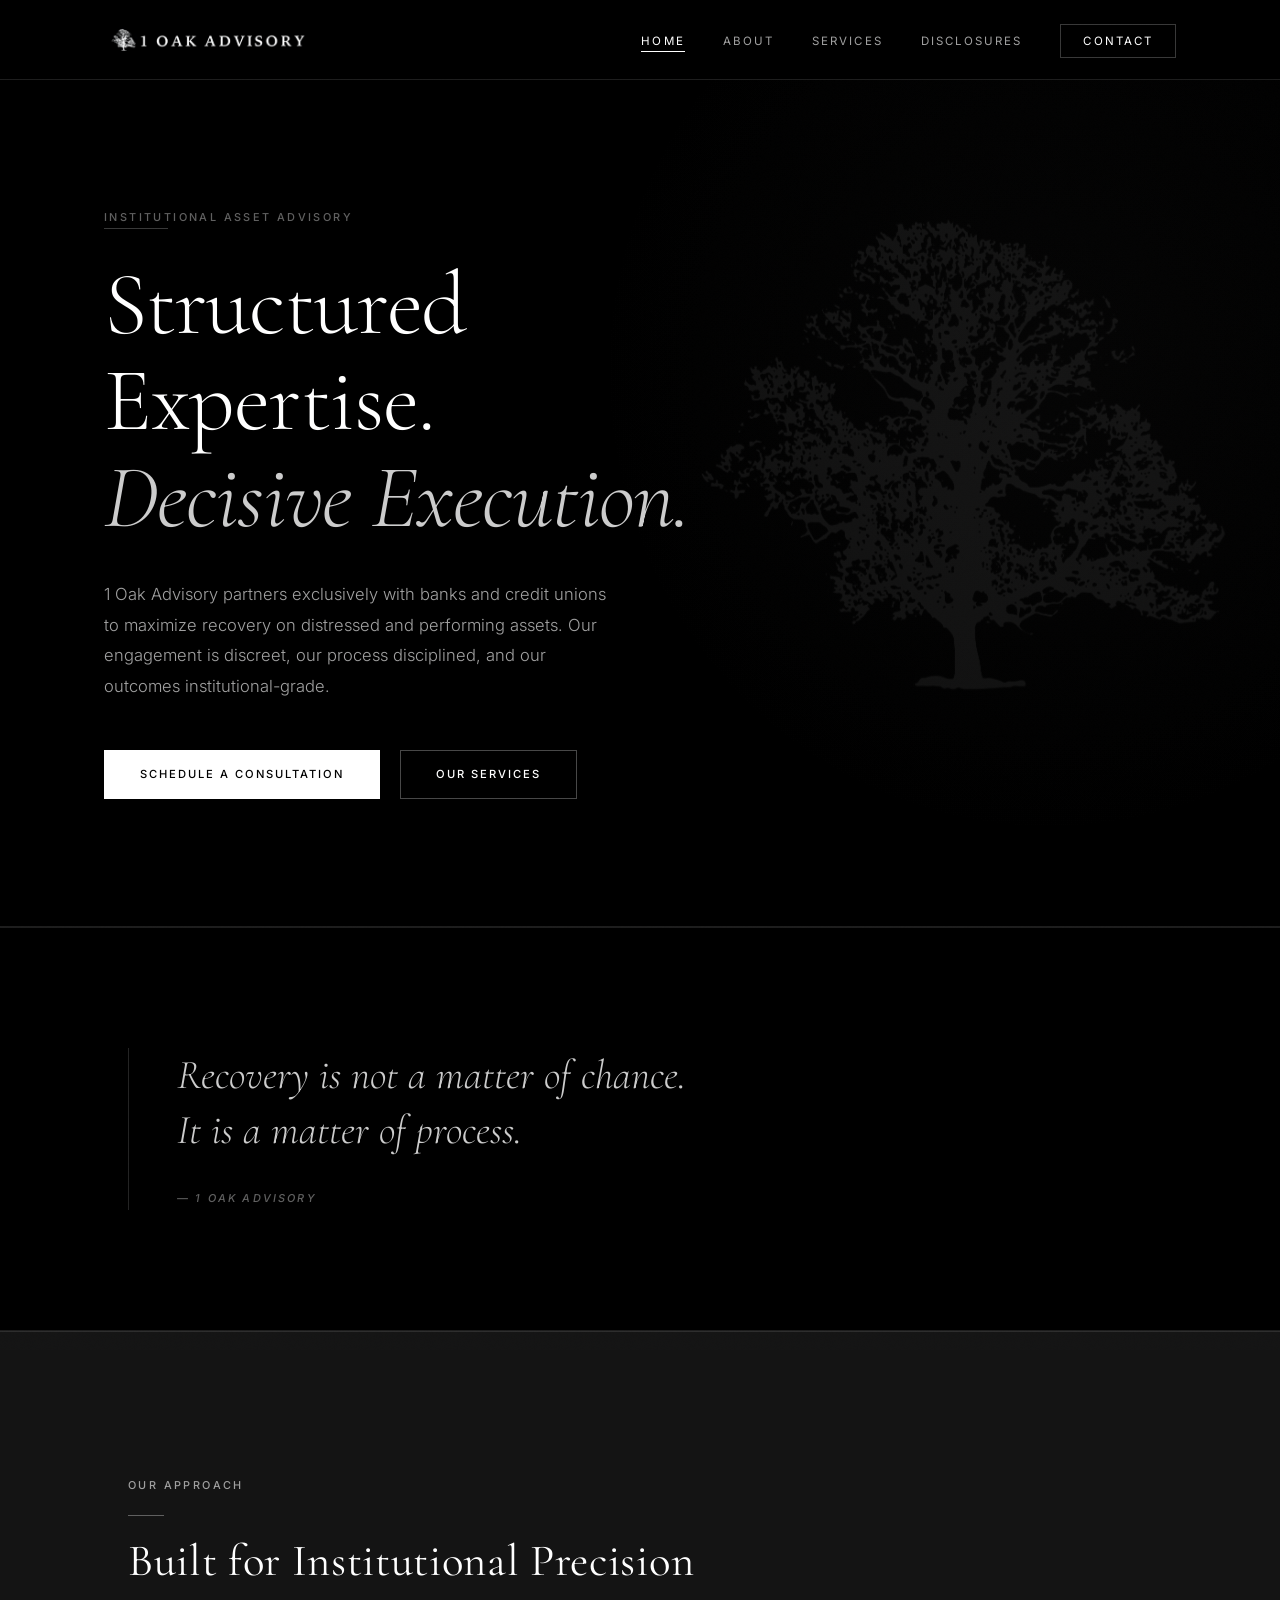
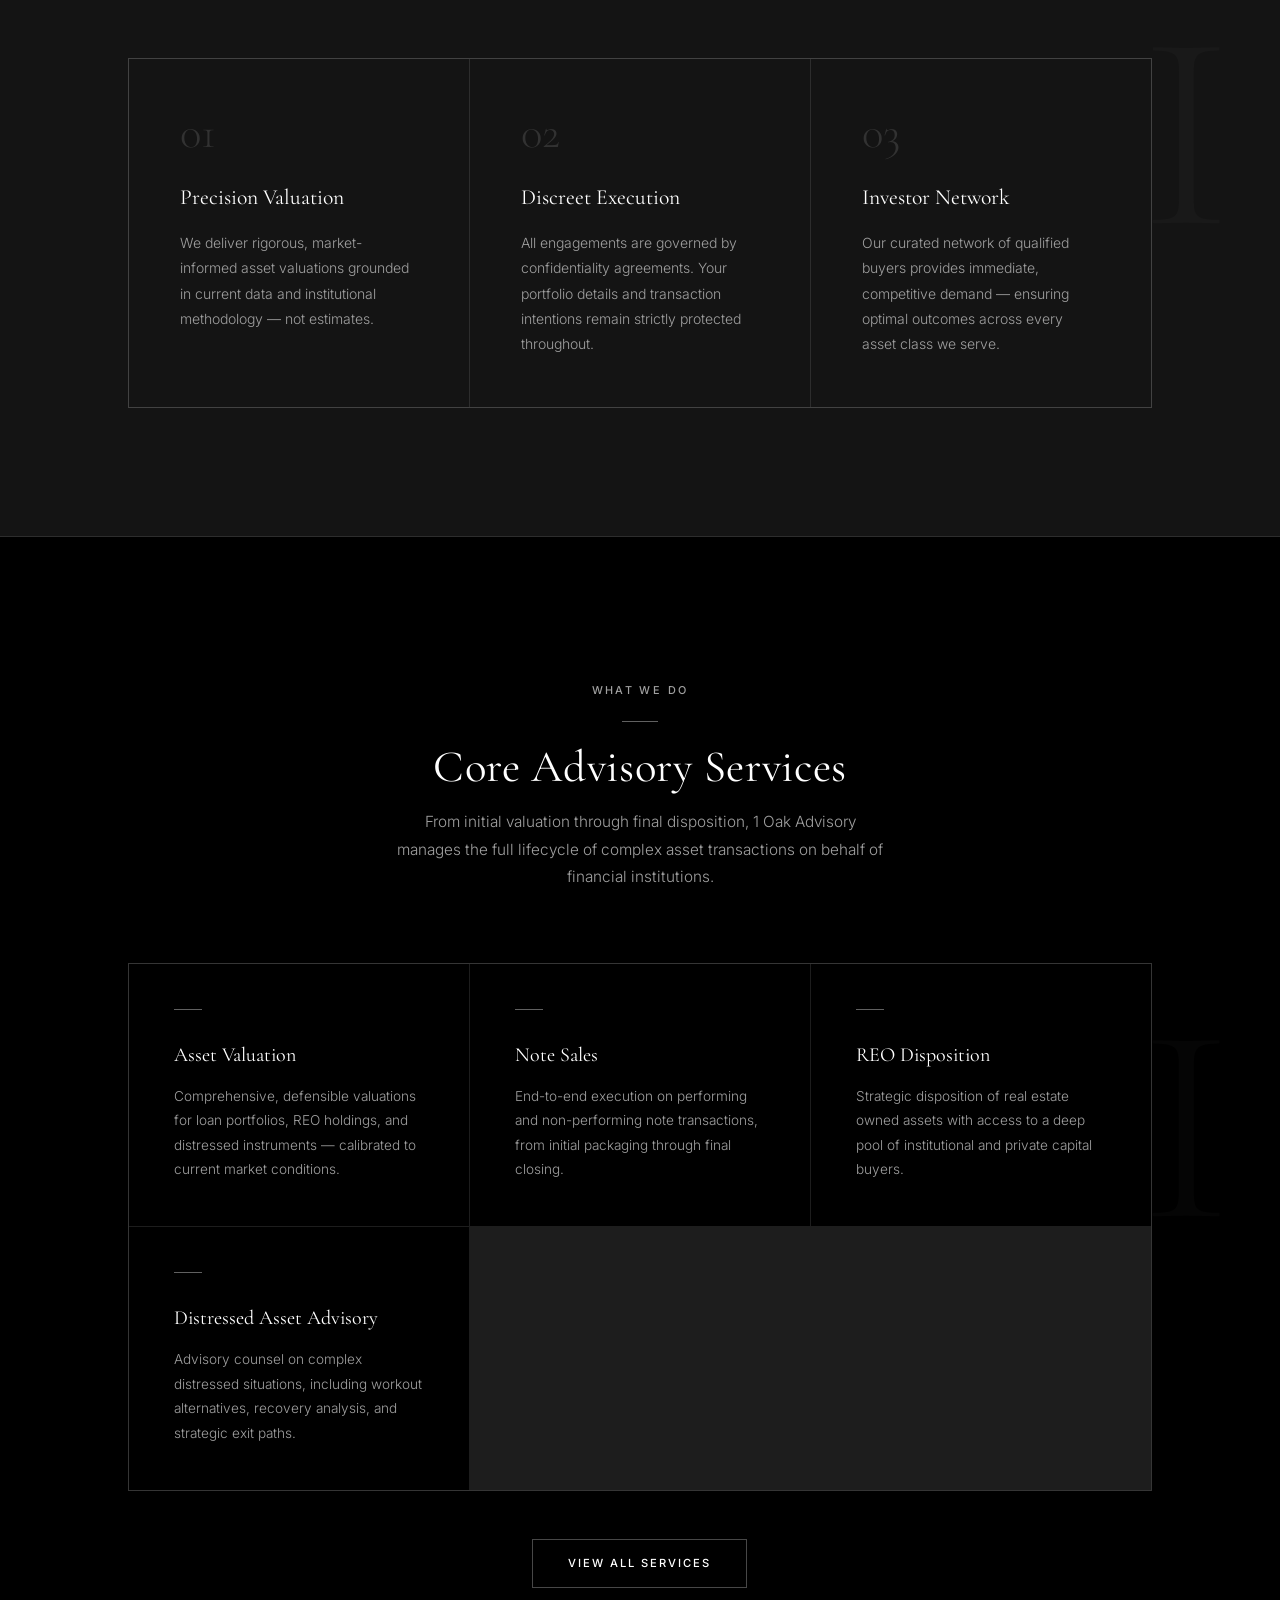
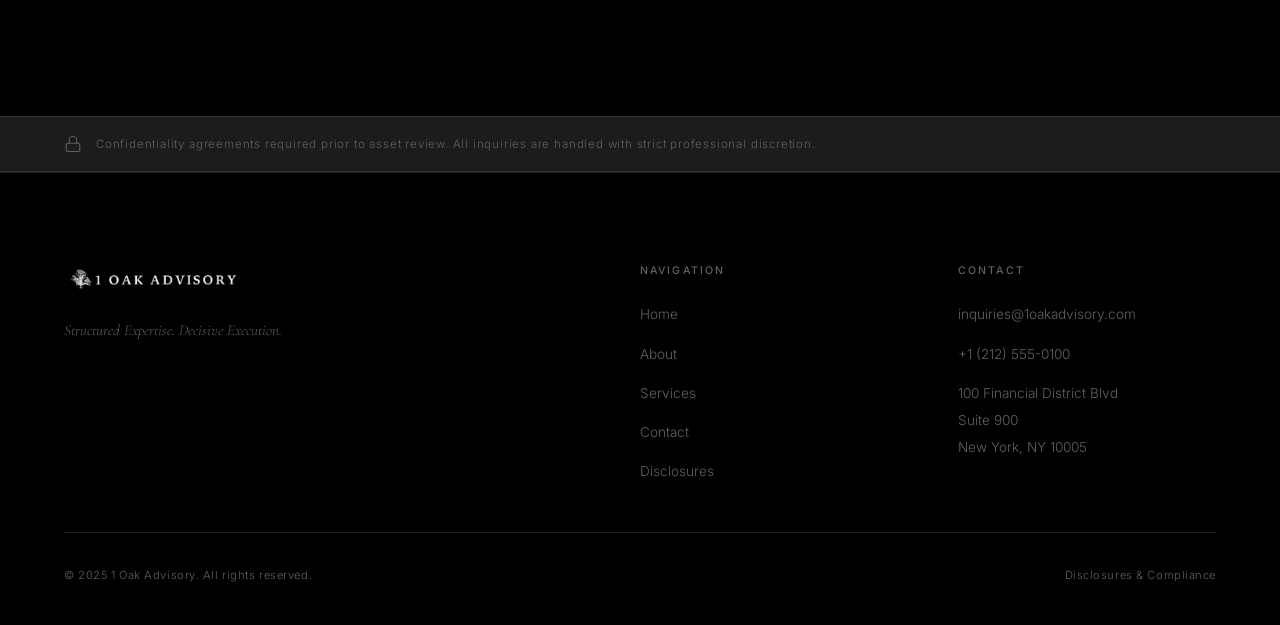
==== index.html @ 7268adf9 "Initial release — 1 Oak Advisory website Five-page static site (Home, About, Services, Contact, Disc" ====
<!DOCTYPE html>
<html lang="en">
<head>
  <meta charset="UTF-8">
  <meta name="viewport" content="width=device-width, initial-scale=1.0">
  <meta name="description" content="1 Oak Advisory — Institutional asset advisory for banks and credit unions. Asset valuation, note sales, REO disposition, and distressed asset management.">
  <title>1 Oak Advisory — Institutional Asset Advisory</title>
  <link rel="icon" type="image/png" href="assets/IMG_7956.PNG">
  <link rel="stylesheet" href="css/styles.css">
</head>
<body>

  <!-- Page Transition Overlay -->
  <div class="page-transition" aria-hidden="true" role="presentation"></div>

  <!-- Scroll Progress -->
  <div class="scroll-progress" aria-hidden="true"></div>

  <!-- Custom Cursor -->
  <div class="cursor-ring" aria-hidden="true"></div>
  <div class="cursor-dot"  aria-hidden="true"></div>

  <!-- Navigation -->
  <nav class="nav" role="navigation" aria-label="Main navigation">
    <div class="nav__inner">
      <a href="index.html" class="nav__logo" aria-label="1 Oak Advisory — Home">
        <img src="assets/IMG_6335.jpg" alt="1 Oak Advisory">
      </a>
      <ul class="nav__links">
        <li><a href="index.html" class="active">Home</a></li>
        <li><a href="about.html">About</a></li>
        <li><a href="services.html">Services</a></li>
        <li><a href="disclosures.html">Disclosures</a></li>
        <li><a href="contact.html" class="nav__cta">Contact</a></li>
      </ul>
      <button class="nav__hamburger" aria-label="Open menu" aria-expanded="false">
        <span></span><span></span><span></span>
      </button>
    </div>
  </nav>

  <!-- Mobile Menu -->
  <nav class="nav__mobile" aria-label="Mobile navigation">
    <ul>
      <li><a href="index.html">Home</a></li>
      <li><a href="about.html">About</a></li>
      <li><a href="services.html">Services</a></li>
      <li><a href="disclosures.html">Disclosures</a></li>
      <li><a href="contact.html">Contact</a></li>
    </ul>
  </nav>

  <!-- Hero -->
  <section class="hero">
    <!-- Ghost oak tree watermark — mix-blend-mode:screen makes the black bg transparent -->
    <div class="hero__visual" aria-hidden="true">
      <img src="assets/IMG_7956.PNG" alt="">
    </div>

    <div class="hero__inner">
      <p class="label hero__eyebrow">Institutional Asset Advisory</p>
      <div class="hero__line" aria-hidden="true"></div>
      <h1 class="hero__title">Structured Expertise.<br><em>Decisive Execution.</em></h1>
      <p class="hero__body">1 Oak Advisory partners exclusively with banks and credit unions to maximize recovery on distressed and performing assets. Our engagement is discreet, our process disciplined, and our outcomes institutional-grade.</p>
      <div class="hero__actions">
        <a href="contact.html" class="btn btn--primary">Schedule a Consultation</a>
        <a href="services.html" class="btn btn--outline">Our Services</a>
      </div>
    </div>
  </section>

  <!-- Statement -->
  <section class="statement">
    <div class="container">
      <blockquote class="statement__inner fade-in">
        <p class="statement__quote">Recovery is not a matter of chance.<br>It is a matter of process.</p>
        <cite class="statement__attr">— 1 Oak Advisory</cite>
      </blockquote>
    </div>
  </section>

  <!-- Why 1 Oak -->
  <section class="section section--charcoal section--watermark" data-watermark="I">
    <div class="container">
      <div class="section__header fade-in">
        <p class="label">Our Approach</p>
        <div class="divider"></div>
        <h2>Built for Institutional Precision</h2>
      </div>
      <div class="pillars">
        <div class="pillar">
          <div class="pillar__number">01</div>
          <div class="pillar__title">Precision Valuation</div>
          <p class="pillar__body">We deliver rigorous, market-informed asset valuations grounded in current data and institutional methodology — not estimates.</p>
        </div>
        <div class="pillar">
          <div class="pillar__number">02</div>
          <div class="pillar__title">Discreet Execution</div>
          <p class="pillar__body">All engagements are governed by confidentiality agreements. Your portfolio details and transaction intentions remain strictly protected throughout.</p>
        </div>
        <div class="pillar">
          <div class="pillar__number">03</div>
          <div class="pillar__title">Investor Network</div>
          <p class="pillar__body">Our curated network of qualified buyers provides immediate, competitive demand — ensuring optimal outcomes across every asset class we serve.</p>
        </div>
      </div>
    </div>
  </section>

  <!-- Services Teaser -->
  <section class="section section--dark section--watermark" data-watermark="II">
    <div class="container">
      <div class="section__header section__header--center fade-in">
        <p class="label">What We Do</p>
        <div class="divider divider--center"></div>
        <h2>Core Advisory Services</h2>
        <p style="max-width:54ch;margin-left:auto;margin-right:auto;">From initial valuation through final disposition, 1 Oak Advisory manages the full lifecycle of complex asset transactions on behalf of financial institutions.</p>
      </div>

      <div class="services-grid fade-in">
        <div class="service-card">
          <div class="service-card__line"></div>
          <div class="service-card__title">Asset Valuation</div>
          <p class="service-card__body">Comprehensive, defensible valuations for loan portfolios, REO holdings, and distressed instruments — calibrated to current market conditions.</p>
        </div>
        <div class="service-card">
          <div class="service-card__line"></div>
          <div class="service-card__title">Note Sales</div>
          <p class="service-card__body">End-to-end execution on performing and non-performing note transactions, from initial packaging through final closing.</p>
        </div>
        <div class="service-card">
          <div class="service-card__line"></div>
          <div class="service-card__title">REO Disposition</div>
          <p class="service-card__body">Strategic disposition of real estate owned assets with access to a deep pool of institutional and private capital buyers.</p>
        </div>
        <div class="service-card">
          <div class="service-card__line"></div>
          <div class="service-card__title">Distressed Asset Advisory</div>
          <p class="service-card__body">Advisory counsel on complex distressed situations, including workout alternatives, recovery analysis, and strategic exit paths.</p>
        </div>
      </div>

      <div style="text-align:center;margin-top:48px;" class="fade-in">
        <a href="services.html" class="btn btn--outline">View All Services</a>
      </div>
    </div>
  </section>

  <!-- Confidentiality Bar -->
  <div class="conf-bar">
    <div class="conf-bar__inner">
      <svg class="conf-bar__icon" viewBox="0 0 24 24" fill="none" stroke="currentColor" stroke-width="1.5" aria-hidden="true">
        <rect x="3" y="11" width="18" height="11" rx="2"/>
        <path d="M7 11V7a5 5 0 0 1 10 0v4"/>
      </svg>
      <p class="conf-bar__text">Confidentiality agreements required prior to asset review. All inquiries are handled with strict professional discretion.</p>
    </div>
  </div>

  <!-- Footer -->
  <footer class="footer">
    <div class="footer__inner">
      <div class="footer__top">
        <div class="footer__brand">
          <img src="assets/IMG_6335.jpg" alt="1 Oak Advisory">
          <p class="footer__tagline">Structured Expertise. Decisive Execution.</p>
        </div>
        <div>
          <p class="footer__col-title">Navigation</p>
          <ul class="footer__links">
            <li><a href="index.html">Home</a></li>
            <li><a href="about.html">About</a></li>
            <li><a href="services.html">Services</a></li>
            <li><a href="contact.html">Contact</a></li>
            <li><a href="disclosures.html">Disclosures</a></li>
          </ul>
        </div>
        <div>
          <p class="footer__col-title">Contact</p>
          <ul class="footer__links">
            <li><a href="mailto:inquiries@1oakadvisory.com">inquiries@1oakadvisory.com</a></li>
            <li><a href="tel:+12125550100">+1 (212) 555-0100</a></li>
            <li><span>100 Financial District Blvd<br>Suite 900<br>New York, NY 10005</span></li>
          </ul>
        </div>
      </div>
      <div class="footer__bottom">
        <p class="footer__copy">&copy; 2025 1 Oak Advisory. All rights reserved.</p>
        <p class="footer__legal"><a href="disclosures.html">Disclosures &amp; Compliance</a></p>
      </div>
    </div>
  </footer>

  <script src="js/main.js"></script>
</body>
</html>
---- css/styles.css ----
/* ==========================================================================
   1 Oak Advisory — Global Styles
   ========================================================================== */

@import url('https://fonts.googleapis.com/css2?family=Cormorant+Garamond:ital,wght@0,300;0,400;0,500;0,600;1,300;1,400&family=Inter:wght@300;400;500&display=swap');

/* ---------- Reset ---------- */
*, *::before, *::after {
  box-sizing: border-box;
  margin: 0;
  padding: 0;
}

html { scroll-behavior: smooth; }

body {
  background-color: #000;
  color: #fff;
  font-family: 'Inter', system-ui, sans-serif;
  font-weight: 300;
  line-height: 1.7;
  -webkit-font-smoothing: antialiased;
  -moz-osx-font-smoothing: grayscale;
  overflow-x: hidden;
}

/* ---------- Grain Texture ---------- */
body::after {
  content: '';
  position: fixed;
  inset: -50%;
  width: 200%;
  height: 200%;
  background-image: url("data:image/svg+xml,%3Csvg xmlns='http://www.w3.org/2000/svg' width='256' height='256'%3E%3Cfilter id='n'%3E%3CfeTurbulence type='fractalNoise' baseFrequency='0.85' numOctaves='4' stitchTiles='stitch'/%3E%3C/filter%3E%3Crect width='256' height='256' filter='url(%23n)'/%3E%3C/svg%3E");
  background-size: 200px 200px;
  opacity: 0.025;
  pointer-events: none;
  z-index: 9997;
  mix-blend-mode: overlay;
  animation: grainShift 8s steps(10) infinite;
}

@keyframes grainShift {
  0%,100% { transform: translate(0,0); }
  10%  { transform: translate(-2%,-4%); }
  20%  { transform: translate(-5%,2%); }
  30%  { transform: translate(3%,-5%); }
  40%  { transform: translate(-1%,5%); }
  50%  { transform: translate(-4%,1%); }
  60%  { transform: translate(5%,-1%); }
  70%  { transform: translate(0%,3%); }
  80%  { transform: translate(-3%,-2%); }
  90%  { transform: translate(2%,-3%); }
}

/* ---------- Custom Properties ---------- */
:root {
  --black:         #000000;
  --near-black:    #0d0d0d;
  --charcoal:      #141414;
  --charcoal-mid:  #1c1c1c;
  --white:         #ffffff;
  --silver:        #a0a0a0;
  --silver-light:  #cccccc;
  --silver-dark:   #606060;

  --border-color:  rgba(160, 160, 160, 0.18);
  --border:        1px solid var(--border-color);

  --serif:   'Cormorant Garamond', Georgia, 'Times New Roman', serif;
  --sans:    'Inter', system-ui, -apple-system, sans-serif;

  --nav-h:       80px;
  --max-w:       1200px;
  --pad-x:       clamp(24px, 5vw, 80px);
  --section-py:  clamp(80px, 10vw, 130px);
  --ease-out:    cubic-bezier(0.16, 1, 0.3, 1);
}

/* ---------- Typography ---------- */
h1, h2, h3, h4 {
  font-family: var(--serif);
  font-weight: 400;
  line-height: 1.12;
  letter-spacing: 0.015em;
}

p {
  font-family: var(--sans);
  font-size: clamp(0.875rem, 1.2vw, 1rem);
  color: var(--silver-light);
  line-height: 1.8;
}

a {
  color: inherit;
  text-decoration: none;
  transition: color 0.22s ease;
}

/* ---------- Custom Cursor (desktop) ---------- */
@media (hover: hover) and (pointer: fine) {
  * { cursor: none !important; }

  .cursor-ring {
    position: fixed;
    width: 40px;
    height: 40px;
    border: 1px solid rgba(160, 160, 160, 0.45);
    border-radius: 50%;
    pointer-events: none;
    z-index: 10000;
    transform: translate(-50%, -50%);
    transition: width 0.35s ease, height 0.35s ease, border-color 0.35s ease;
    will-change: left, top;
    left: -100px;
    top: -100px;
  }

  .cursor-dot {
    position: fixed;
    width: 4px;
    height: 4px;
    background: rgba(255, 255, 255, 0.9);
    border-radius: 50%;
    pointer-events: none;
    z-index: 10001;
    transform: translate(-50%, -50%);
    will-change: left, top;
    left: -100px;
    top: -100px;
  }

  body.cursor-hover .cursor-ring {
    width: 56px;
    height: 56px;
    border-color: rgba(255, 255, 255, 0.2);
  }

  body.cursor-active .cursor-ring {
    width: 28px;
    height: 28px;
    border-color: rgba(255, 255, 255, 0.6);
  }
}

@media (hover: none), (pointer: coarse) {
  .cursor-ring, .cursor-dot { display: none !important; }
}

/* ---------- Page Transition Overlay ---------- */
.page-transition {
  position: fixed;
  top: 0; left: 0;
  width: 100%; height: 100%;
  background: var(--black);
  z-index: 9998;
  pointer-events: none;
  will-change: transform;
}

/* ---------- Scroll Progress ---------- */
.scroll-progress {
  position: fixed;
  top: 0; left: 0;
  width: 100%;
  height: 1px;
  background: linear-gradient(90deg, var(--silver-dark), var(--silver));
  transform-origin: left;
  transform: scaleX(0);
  z-index: 102;
  opacity: 0.55;
}

/* ---------- Utility ---------- */
.container {
  max-width: var(--max-w);
  margin: 0 auto;
  padding: 0 var(--pad-x);
}

.label {
  font-family: var(--sans);
  font-size: 0.68rem;
  font-weight: 500;
  letter-spacing: 0.22em;
  text-transform: uppercase;
  color: var(--silver-dark);
}

.divider {
  width: 36px;
  height: 1px;
  background: var(--silver-dark);
  margin: 20px 0;
}

.divider--center {
  margin-left: auto;
  margin-right: auto;
}

.two-col {
  display: grid;
  grid-template-columns: 1fr 1fr;
  gap: 80px;
  align-items: start;
}

/* ---------- Navigation ---------- */
.nav {
  position: fixed;
  top: 0; left: 0; right: 0;
  height: var(--nav-h);
  background: var(--black);
  border-bottom: var(--border);
  z-index: 100;
  transition: background 0.4s ease, backdrop-filter 0.4s ease, -webkit-backdrop-filter 0.4s ease;
}

.nav.is-scrolled {
  background: rgba(0, 0, 0, 0.8);
  backdrop-filter: blur(16px);
  -webkit-backdrop-filter: blur(16px);
}

.nav__inner {
  max-width: var(--max-w);
  height: 100%;
  margin: 0 auto;
  padding: 0 var(--pad-x);
  display: flex;
  align-items: center;
  justify-content: space-between;
}

.nav__logo img {
  height: 42px;
  width: auto;
  display: block;
}

.nav__links {
  display: flex;
  align-items: center;
  gap: 38px;
  list-style: none;
}

.nav__links a {
  font-family: var(--sans);
  font-size: 0.72rem;
  font-weight: 400;
  letter-spacing: 0.18em;
  text-transform: uppercase;
  color: var(--silver);
  position: relative;
  transition: color 0.2s ease;
}

.nav__links a:not(.nav__cta)::after {
  content: '';
  position: absolute;
  bottom: -4px;
  left: 0; right: 0;
  height: 1px;
  background: var(--white);
  transform: scaleX(0);
  transform-origin: left;
  transition: transform 0.26s ease;
}

.nav__links a:not(.nav__cta):hover,
.nav__links a:not(.nav__cta).active { color: var(--white); }

.nav__links a:not(.nav__cta):hover::after,
.nav__links a:not(.nav__cta).active::after { transform: scaleX(1); }

.nav__cta {
  color: var(--white) !important;
  border: 1px solid rgba(160, 160, 160, 0.35) !important;
  padding: 9px 22px !important;
  transition: background 0.22s ease, border-color 0.22s ease, color 0.22s ease !important;
}

.nav__cta:hover {
  background: var(--white) !important;
  color: var(--black) !important;
  border-color: var(--white) !important;
}

/* Hamburger */
.nav__hamburger {
  display: none;
  flex-direction: column;
  justify-content: center;
  gap: 5px;
  width: 32px;
  height: 32px;
  background: none;
  border: none;
  padding: 4px;
}

.nav__hamburger span {
  display: block;
  height: 1px;
  background: var(--white);
  transition: transform 0.3s ease, opacity 0.3s ease;
}

.nav__hamburger.open span:nth-child(1) { transform: translateY(6px) rotate(45deg); }
.nav__hamburger.open span:nth-child(2) { opacity: 0; }
.nav__hamburger.open span:nth-child(3) { transform: translateY(-6px) rotate(-45deg); }

/* Mobile menu */
.nav__mobile {
  display: none;
  position: fixed;
  top: var(--nav-h);
  left: 0; right: 0;
  background: var(--black);
  border-bottom: var(--border);
  padding: 32px var(--pad-x) 40px;
  z-index: 99;
  backdrop-filter: blur(16px);
  -webkit-backdrop-filter: blur(16px);
}

.nav__mobile.open { display: block; }

.nav__mobile ul {
  list-style: none;
  display: flex;
  flex-direction: column;
  gap: 22px;
}

.nav__mobile a {
  font-family: var(--sans);
  font-size: 0.8rem;
  font-weight: 400;
  letter-spacing: 0.18em;
  text-transform: uppercase;
  color: var(--silver);
}

.nav__mobile a:hover { color: var(--white); }

/* ---------- Buttons ---------- */
.btn {
  display: inline-flex;
  align-items: center;
  font-family: var(--sans);
  font-size: 0.7rem;
  font-weight: 500;
  letter-spacing: 0.18em;
  text-transform: uppercase;
  border: none;
  text-decoration: none;
  will-change: transform;
}

.btn--primary {
  background: var(--white);
  color: var(--black);
  padding: 15px 36px;
  transition: background 0.22s ease, transform 0.5s var(--ease-out);
}

.btn--primary:hover { background: var(--silver-light); }

.btn--outline {
  background: transparent;
  color: var(--white);
  padding: 14px 35px;
  border: 1px solid rgba(255, 255, 255, 0.28);
  transition: border-color 0.22s ease, background 0.22s ease, transform 0.5s var(--ease-out);
}

.btn--outline:hover {
  border-color: var(--white);
  background: rgba(255, 255, 255, 0.04);
}

/* ---------- Hero ---------- */
.hero {
  min-height: 100vh;
  display: flex;
  align-items: center;
  background: var(--black);
  padding-top: var(--nav-h);
  position: relative;
  overflow: hidden;
}

/* Ambient glow */
.hero::before {
  content: '';
  position: absolute;
  top: 0; right: 0;
  width: 60%; height: 100%;
  background: radial-gradient(ellipse at 70% 40%, rgba(80,80,80,0.055) 0%, transparent 60%);
  pointer-events: none;
  animation: ambientPulse 12s ease-in-out infinite alternate;
}

@keyframes ambientPulse {
  from { opacity: 0.5; transform: scale(0.96); }
  to   { opacity: 1;   transform: scale(1.04); }
}

.hero::after {
  content: '';
  position: absolute;
  bottom: 0; left: 0; right: 0;
  height: 1px;
  background: var(--border-color);
}

/* Ghost tree watermark */
.hero__visual {
  position: absolute;
  right: 0; top: 0; bottom: 0;
  width: 52%;
  display: flex;
  align-items: center;
  justify-content: flex-end;
  pointer-events: none;
  user-select: none;
  overflow: hidden;
}

.hero__visual img {
  width: 90%; height: 90%;
  object-fit: contain;
  object-position: center right;
  mix-blend-mode: screen;
  opacity: 0.065;
  will-change: transform;
  transition: opacity 2s ease;
}

body.page-loaded .hero__visual img { opacity: 0.065; }

.hero__inner {
  max-width: var(--max-w);
  width: 100%;
  margin: 0 auto;
  padding: var(--section-py) var(--pad-x);
  position: relative;
  z-index: 1;
}

/* Hero animated line */
.hero__line {
  height: 1px;
  background: rgba(160, 160, 160, 0.35);
  margin-bottom: 28px;
  width: 0;
  transition: width 1.3s var(--ease-out);
}

/* ---------- Hero entrance animations ---------- */
.hero__eyebrow,
.hero__title,
.hero__body,
.hero__actions {
  opacity: 0;
  transform: translateY(22px);
}

body.page-loaded .hero__line    { width: 64px; transition-delay: 0.1s; }
body.page-loaded .hero__eyebrow { opacity:1; transform:none; transition: opacity .9s ease .18s, transform .9s var(--ease-out) .18s; }
body.page-loaded .hero__title   { opacity:1; transform:none; transition: opacity .9s ease .3s,  transform .9s var(--ease-out) .3s; }
body.page-loaded .hero__body    { opacity:1; transform:none; transition: opacity .9s ease .44s, transform .9s var(--ease-out) .44s; }
body.page-loaded .hero__actions { opacity:1; transform:none; transition: opacity .9s ease .58s, transform .9s var(--ease-out) .58s; }

.hero__title {
  font-family: var(--serif);
  font-size: clamp(2.8rem, 7vw, 6rem);
  font-weight: 300;
  letter-spacing: -0.01em;
  color: var(--white);
  margin-bottom: 32px;
  max-width: 16ch;
  line-height: 1.08;
}

.hero__title em {
  font-style: italic;
  color: var(--silver-light);
}

.hero__body {
  font-size: clamp(0.9rem, 1.3vw, 1.05rem);
  color: var(--silver);
  max-width: 52ch;
  margin-bottom: 48px;
  line-height: 1.85;
}

.hero__actions {
  display: flex;
  align-items: center;
  gap: 20px;
  flex-wrap: wrap;
}

/* ---------- Page Hero entrance animations ---------- */
.page-hero .label,
.page-hero__title,
.page-hero__body {
  opacity: 0;
  transform: translateY(22px);
}

body.page-loaded .page-hero .label { opacity:1; transform:none; transition: opacity .8s ease .12s, transform .8s var(--ease-out) .12s; }
body.page-loaded .page-hero__title { opacity:1; transform:none; transition: opacity .9s ease .24s, transform .9s var(--ease-out) .24s; }
body.page-loaded .page-hero__body  { opacity:1; transform:none; transition: opacity .9s ease .38s, transform .9s var(--ease-out) .38s; }

/* ---------- Statement Section ---------- */
.statement {
  padding: clamp(80px, 10vw, 120px) var(--pad-x);
  border-top: var(--border);
  border-bottom: var(--border);
  background: var(--black);
}

.statement__inner {
  border-left: 1px solid rgba(160, 160, 160, 0.22);
  padding-left: clamp(24px, 4vw, 48px);
  max-width: 680px;
}

.statement__quote {
  font-family: var(--serif);
  font-size: clamp(1.5rem, 3.2vw, 2.6rem);
  font-style: italic;
  font-weight: 300;
  color: var(--silver-light);
  line-height: 1.35;
  margin-bottom: 24px;
}

.statement__attr {
  font-family: var(--sans);
  font-size: 0.68rem;
  font-weight: 500;
  letter-spacing: 0.2em;
  text-transform: uppercase;
  color: var(--silver-dark);
}

/* ---------- Sections ---------- */
.section {
  padding: var(--section-py) var(--pad-x);
}

.section--dark { background: var(--black); }

.section--charcoal {
  background: var(--charcoal);
  border-top: var(--border);
  border-bottom: var(--border);
}

/* Watermark number behind section */
.section--watermark {
  position: relative;
  overflow: hidden;
}

.section--watermark::before {
  content: attr(data-watermark);
  position: absolute;
  font-family: var(--serif);
  font-size: clamp(8rem, 22vw, 22rem);
  font-weight: 300;
  color: rgba(255, 255, 255, 0.018);
  line-height: 1;
  top: 50%;
  right: var(--pad-x);
  transform: translateY(-50%);
  pointer-events: none;
  user-select: none;
  letter-spacing: -0.06em;
  white-space: nowrap;
}

.section__header { margin-bottom: clamp(48px, 6vw, 72px); }
.section__header--center { text-align: center; }
.section__header--center .divider { margin-left: auto; margin-right: auto; }

.section__header h2 {
  font-size: clamp(1.8rem, 3.5vw, 3rem);
  color: var(--white);
}

.section__header p {
  margin-top: 16px;
  color: var(--silver);
}

/* ---------- Pillars ---------- */
.pillars {
  display: grid;
  grid-template-columns: repeat(3, 1fr);
  gap: 1px;
  background: var(--border-color);
  border: var(--border);
}

.pillars--4 {
  grid-template-columns: repeat(4, 1fr);
}

.pillar {
  background: var(--charcoal);
  padding: clamp(32px, 4vw, 56px);
  transition: background 0.25s ease;
}

.pillar:hover { background: #1e1e1e; }

.pillar__number {
  font-family: var(--serif);
  font-size: 2.8rem;
  font-weight: 300;
  color: rgba(96, 96, 96, 0.4);
  margin-bottom: 24px;
  line-height: 1;
}

.pillar__title {
  font-family: var(--serif);
  font-size: 1.35rem;
  font-weight: 400;
  color: var(--white);
  margin-bottom: 14px;
}

.pillar__body {
  font-size: 0.875rem;
  color: var(--silver);
  line-height: 1.8;
}

/* Stagger animation */
.pillars.stagger-in .pillar {
  opacity: 0;
  transform: translateY(16px);
}

.pillars.stagger-visible .pillar { opacity: 1; transform: translateY(0); }
.pillars.stagger-visible .pillar:nth-child(1) { transition: opacity .6s ease .05s, transform .7s var(--ease-out) .05s; }
.pillars.stagger-visible .pillar:nth-child(2) { transition: opacity .6s ease .15s, transform .7s var(--ease-out) .15s; }
.pillars.stagger-visible .pillar:nth-child(3) { transition: opacity .6s ease .25s, transform .7s var(--ease-out) .25s; }
.pillars.stagger-visible .pillar:nth-child(4) { transition: opacity .6s ease .35s, transform .7s var(--ease-out) .35s; }

/* ---------- Services Grid ---------- */
.services-grid {
  display: grid;
  grid-template-columns: repeat(auto-fill, minmax(272px, 1fr));
  gap: 1px;
  background: var(--border-color);
  border: var(--border);
}

.service-card {
  background: var(--black);
  padding: clamp(32px, 3.5vw, 48px);
  transition: background 0.22s ease;
  position: relative;
}

.service-card:hover { background: var(--charcoal); }

/* Corner bracket decoration */
.service-card::before,
.service-card::after {
  content: '';
  position: absolute;
  width: 12px; height: 12px;
  opacity: 0;
  transition: opacity 0.3s ease;
}

.service-card::before {
  top: 14px; right: 14px;
  border-top: 1px solid var(--silver-dark);
  border-right: 1px solid var(--silver-dark);
}

.service-card::after {
  bottom: 14px; left: 14px;
  border-bottom: 1px solid var(--silver-dark);
  border-left: 1px solid var(--silver-dark);
}

.service-card:hover::before,
.service-card:hover::after { opacity: 1; }

.service-card__line {
  width: 28px;
  height: 1px;
  background: var(--silver-dark);
  margin-bottom: 28px;
  transition: width 0.35s ease, background 0.35s ease;
}

.service-card:hover .service-card__line {
  width: 44px;
  background: var(--silver);
}

.service-card__title {
  font-family: var(--serif);
  font-size: 1.25rem;
  font-weight: 400;
  color: var(--white);
  margin-bottom: 12px;
}

.service-card__body {
  font-size: 0.85rem;
  color: var(--silver);
  line-height: 1.8;
}

/* ---------- Confidentiality Bar ---------- */
.conf-bar {
  background: var(--charcoal-mid);
  border-top: var(--border);
  border-bottom: var(--border);
  padding: 18px var(--pad-x);
}

.conf-bar__inner {
  max-width: var(--max-w);
  margin: 0 auto;
  display: flex;
  align-items: center;
  gap: 14px;
}

.conf-bar__icon {
  width: 18px; height: 18px;
  flex-shrink: 0;
  color: var(--silver-dark);
}

.conf-bar__text {
  font-size: 0.72rem;
  letter-spacing: 0.07em;
  color: var(--silver-dark);
  line-height: 1.6;
}

/* ---------- Page Hero ---------- */
.page-hero {
  padding-top: calc(var(--nav-h) + clamp(64px, 8vw, 100px));
  padding-bottom: clamp(64px, 8vw, 100px);
  padding-left: var(--pad-x);
  padding-right: var(--pad-x);
  border-bottom: var(--border);
  background: var(--black);
  position: relative;
  overflow: hidden;
}

/* Subtle ghost tree on inner page heros */
.page-hero::after {
  content: '';
  position: absolute;
  right: -5%;
  top: -20%;
  width: 45%;
  height: 140%;
  background: url('../assets/IMG_7956.PNG') center/contain no-repeat;
  mix-blend-mode: screen;
  opacity: 0.028;
  pointer-events: none;
  user-select: none;
}

.page-hero__inner {
  max-width: var(--max-w);
  margin: 0 auto;
  position: relative;
  z-index: 1;
}

.page-hero__title {
  font-size: clamp(2.5rem, 6vw, 5rem);
  font-weight: 300;
  color: var(--white);
  max-width: 22ch;
  margin-top: 20px;
}

.page-hero__body {
  margin-top: 24px;
  font-size: clamp(0.9rem, 1.3vw, 1.05rem);
  color: var(--silver);
  max-width: 54ch;
  line-height: 1.8;
}

/* ---------- About Content ---------- */
.about-text p {
  color: var(--silver);
  font-size: clamp(0.9rem, 1.25vw, 1rem);
  margin-bottom: 24px;
  line-height: 1.9;
}

.about-text p:last-child { margin-bottom: 0; }

/* ---------- Contact ---------- */
.contact-grid {
  display: grid;
  grid-template-columns: 1fr 1fr;
  gap: 80px;
  align-items: start;
}

.contact-form {
  display: flex;
  flex-direction: column;
  gap: 28px;
}

.form-row {
  display: grid;
  grid-template-columns: 1fr 1fr;
  gap: 28px;
}

.form-group {
  display: flex;
  flex-direction: column;
  gap: 10px;
}

.form-group label {
  font-family: var(--sans);
  font-size: 0.66rem;
  font-weight: 500;
  letter-spacing: 0.2em;
  text-transform: uppercase;
  color: var(--silver-dark);
}

.form-group input,
.form-group textarea {
  background: transparent;
  border: none;
  border-bottom: 1px solid var(--border-color);
  color: var(--white);
  font-family: var(--sans);
  font-size: 0.9rem;
  font-weight: 300;
  padding: 10px 0;
  outline: none;
  transition: border-color 0.2s ease;
  width: 100%;
}

.form-group input::placeholder,
.form-group textarea::placeholder { color: rgba(96,96,96,0.6); }

.form-group input:focus,
.form-group textarea:focus { border-bottom-color: var(--silver); }

.form-group textarea { resize: none; min-height: 120px; }

.contact-info {
  display: flex;
  flex-direction: column;
  gap: 36px;
  padding-top: 4px;
}

.contact-info__label {
  display: block;
  font-size: 0.66rem;
  font-weight: 500;
  letter-spacing: 0.2em;
  text-transform: uppercase;
  color: var(--silver-dark);
  margin-bottom: 10px;
}

.contact-info__value {
  font-family: var(--serif);
  font-size: 1.05rem;
  color: var(--silver-light);
  line-height: 1.65;
}

.contact-info__value a { color: var(--silver-light); }
.contact-info__value a:hover { color: var(--white); }

.contact-note {
  padding: 20px 24px;
  border: var(--border);
  background: var(--charcoal);
  margin-top: 8px;
}

.contact-note p {
  font-size: 0.78rem;
  color: var(--silver-dark);
  line-height: 1.7;
}

/* ---------- Footer ---------- */
.footer {
  background: var(--black);
  border-top: var(--border);
  padding: clamp(56px, 7vw, 88px) var(--pad-x) 40px;
}

.footer__inner { max-width: var(--max-w); margin: 0 auto; }

.footer__top {
  display: grid;
  grid-template-columns: 2fr 1fr 1fr;
  gap: 60px;
  padding-bottom: 48px;
  border-bottom: var(--border);
  margin-bottom: 32px;
}

.footer__brand img {
  height: 36px;
  width: auto;
  display: block;
  margin-bottom: 20px;
}

.footer__tagline {
  font-family: var(--serif);
  font-size: 0.95rem;
  font-style: italic;
  color: var(--silver-dark);
}

.footer__col-title {
  font-size: 0.66rem;
  font-weight: 500;
  letter-spacing: 0.2em;
  text-transform: uppercase;
  color: var(--silver-dark);
  margin-bottom: 20px;
}

.footer__links {
  list-style: none;
  display: flex;
  flex-direction: column;
  gap: 12px;
}

.footer__links a,
.footer__links span {
  font-size: 0.85rem;
  color: var(--silver-dark);
  line-height: 1.6;
}

.footer__links a:hover { color: var(--silver-light); }

.footer__bottom {
  display: flex;
  align-items: center;
  justify-content: space-between;
  flex-wrap: wrap;
  gap: 12px;
}

.footer__copy,
.footer__legal { font-size: 0.7rem; color: var(--silver-dark); letter-spacing: 0.05em; }

.footer__legal a { color: var(--silver-dark); }
.footer__legal a:hover { color: var(--silver); }

/* ---------- Disclosures ---------- */
.disclosure-content { max-width: 760px; }

.disclosure-content h3 {
  font-family: var(--serif);
  font-size: 1.4rem;
  font-weight: 400;
  color: var(--white);
  margin-top: 52px;
  margin-bottom: 16px;
}

.disclosure-content h3:first-child { margin-top: 0; }

.disclosure-content p {
  color: var(--silver);
  font-size: 0.9rem;
  line-height: 1.85;
  margin-bottom: 16px;
}

.disclosure-content ul { list-style: none; margin: 12px 0 24px; }

.disclosure-content ul li {
  font-size: 0.9rem;
  color: var(--silver);
  padding: 10px 0 10px 20px;
  border-bottom: 1px solid var(--border-color);
  position: relative;
  line-height: 1.7;
}

.disclosure-content ul li::before {
  content: '—';
  position: absolute;
  left: 0;
  color: var(--silver-dark);
}

.disclosure-updated {
  font-size: 0.72rem;
  letter-spacing: 0.1em;
  color: var(--silver-dark);
  text-transform: uppercase;
  margin-bottom: 48px;
  padding-bottom: 32px;
  border-bottom: var(--border);
}

/* ---------- Scroll Reveal ---------- */
.fade-in {
  opacity: 0;
  transform: translateY(18px);
  transition: opacity 0.65s ease, transform 0.65s ease;
}

.fade-in.visible { opacity: 1; transform: translateY(0); }

/* ---------- Responsive ---------- */
@media (max-width: 1024px) {
  .pillars               { grid-template-columns: repeat(2, 1fr); }
  .pillars--4            { grid-template-columns: repeat(2, 1fr); }
  .footer__top           { grid-template-columns: 1fr 1fr; gap: 40px; }
  .footer__brand         { grid-column: 1 / -1; }
  .two-col               { gap: 48px; }
}

@media (max-width: 768px) {
  .nav__links            { display: none; }
  .nav__hamburger        { display: flex; }

  .pillars               { grid-template-columns: 1fr; }
  .pillars--4            { grid-template-columns: 1fr; }
  .two-col               { grid-template-columns: 1fr; gap: 40px; }

  .contact-grid          { grid-template-columns: 1fr; gap: 56px; }
  .form-row              { grid-template-columns: 1fr; }

  .footer__top           { grid-template-columns: 1fr; gap: 36px; }
  .footer__brand         { grid-column: auto; }

  .hero__visual          { display: none; }
  .hero::before          { display: none; }
  .page-hero::after      { display: none; }
}

@media (max-width: 480px) {
  .services-grid         { grid-template-columns: 1fr; }
  .hero__title           { font-size: clamp(2.2rem, 11vw, 3.2rem); }
}

/* ---------- Print ---------- */
@media print {
  .nav, .footer, .conf-bar,
  .page-transition, .cursor-ring, .cursor-dot,
  .scroll-progress, .hero__visual { display: none !important; }

  body::after { display: none; }
  body { background: #fff; color: #000; }
  .page-hero { padding-top: 32px; }
  .page-hero::after { display: none; }
  .disclosure-content p,
  .disclosure-content ul li { color: #333; }
  .page-hero__title { color: #000; }

  /* Ensure entrance animations don't hide content on print */
  .page-hero .label,
  .page-hero__title,
  .page-hero__body { opacity: 1 !important; transform: none !important; }
}
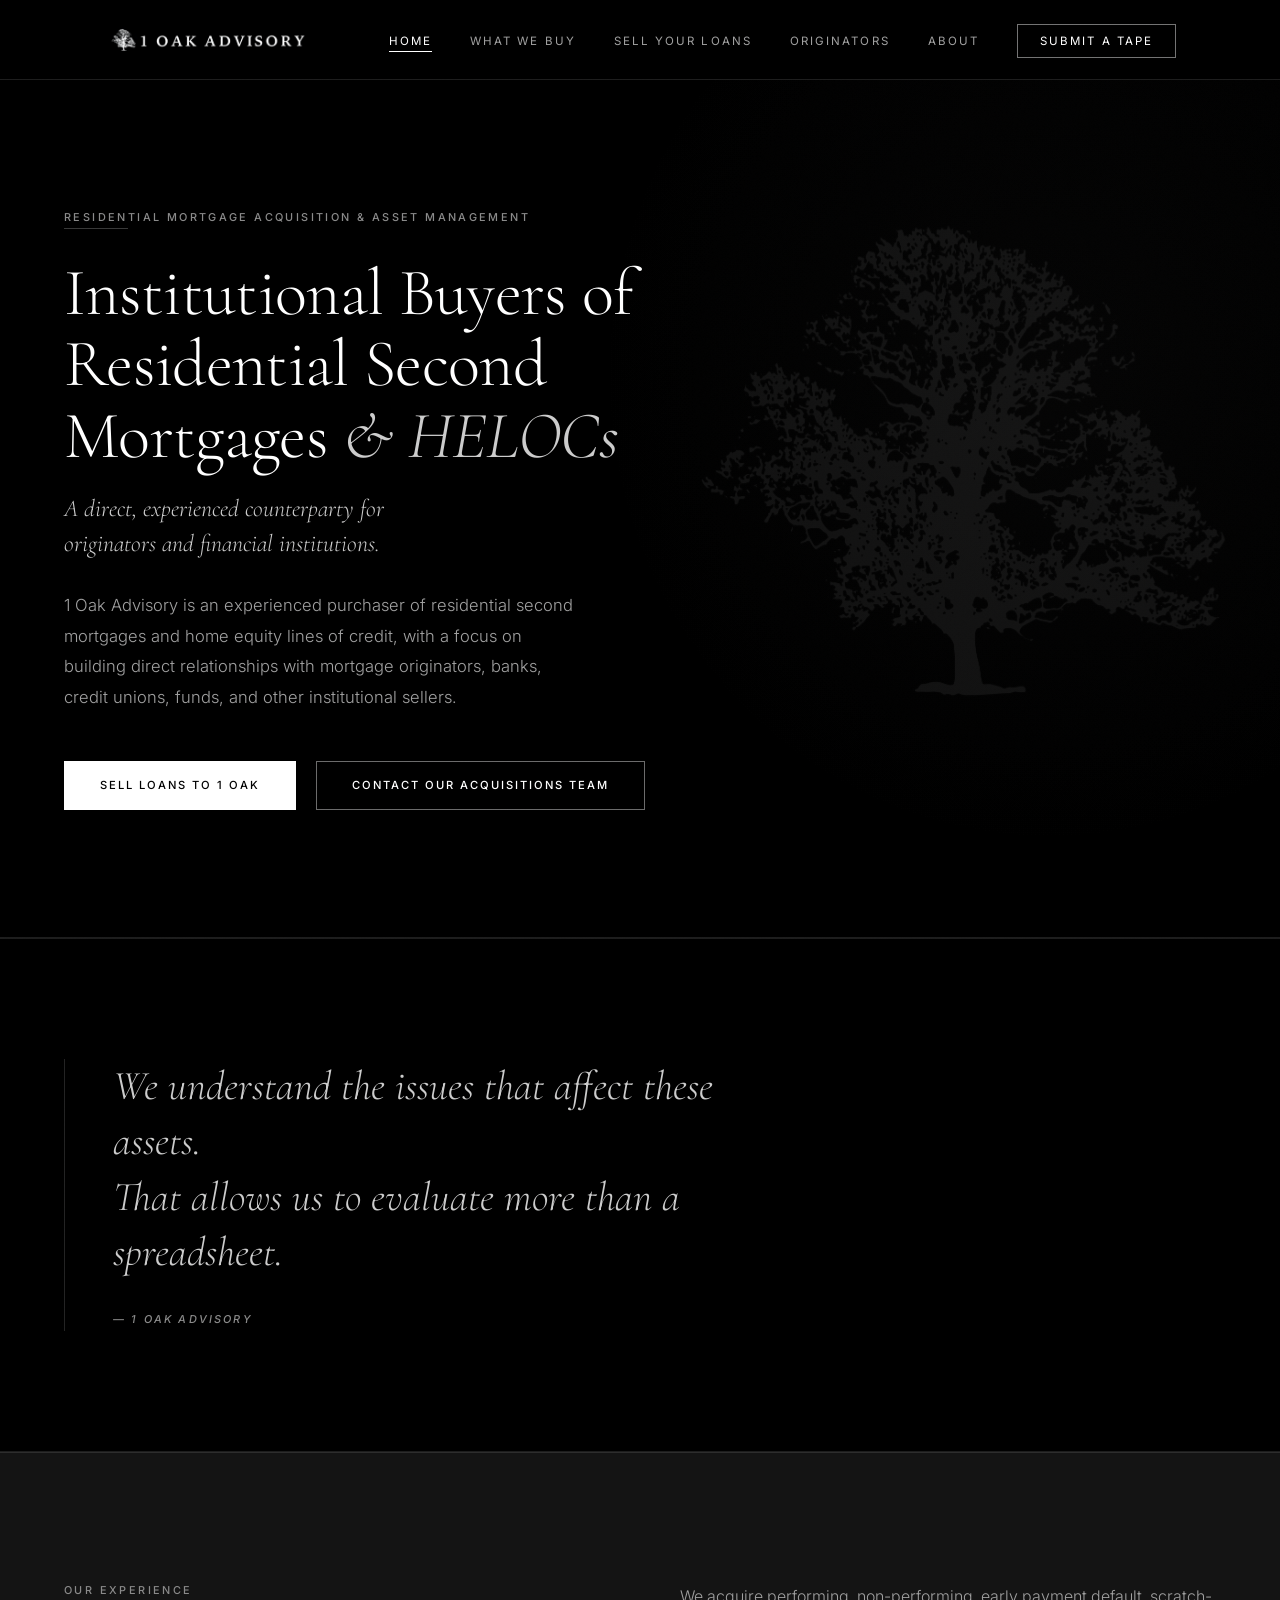
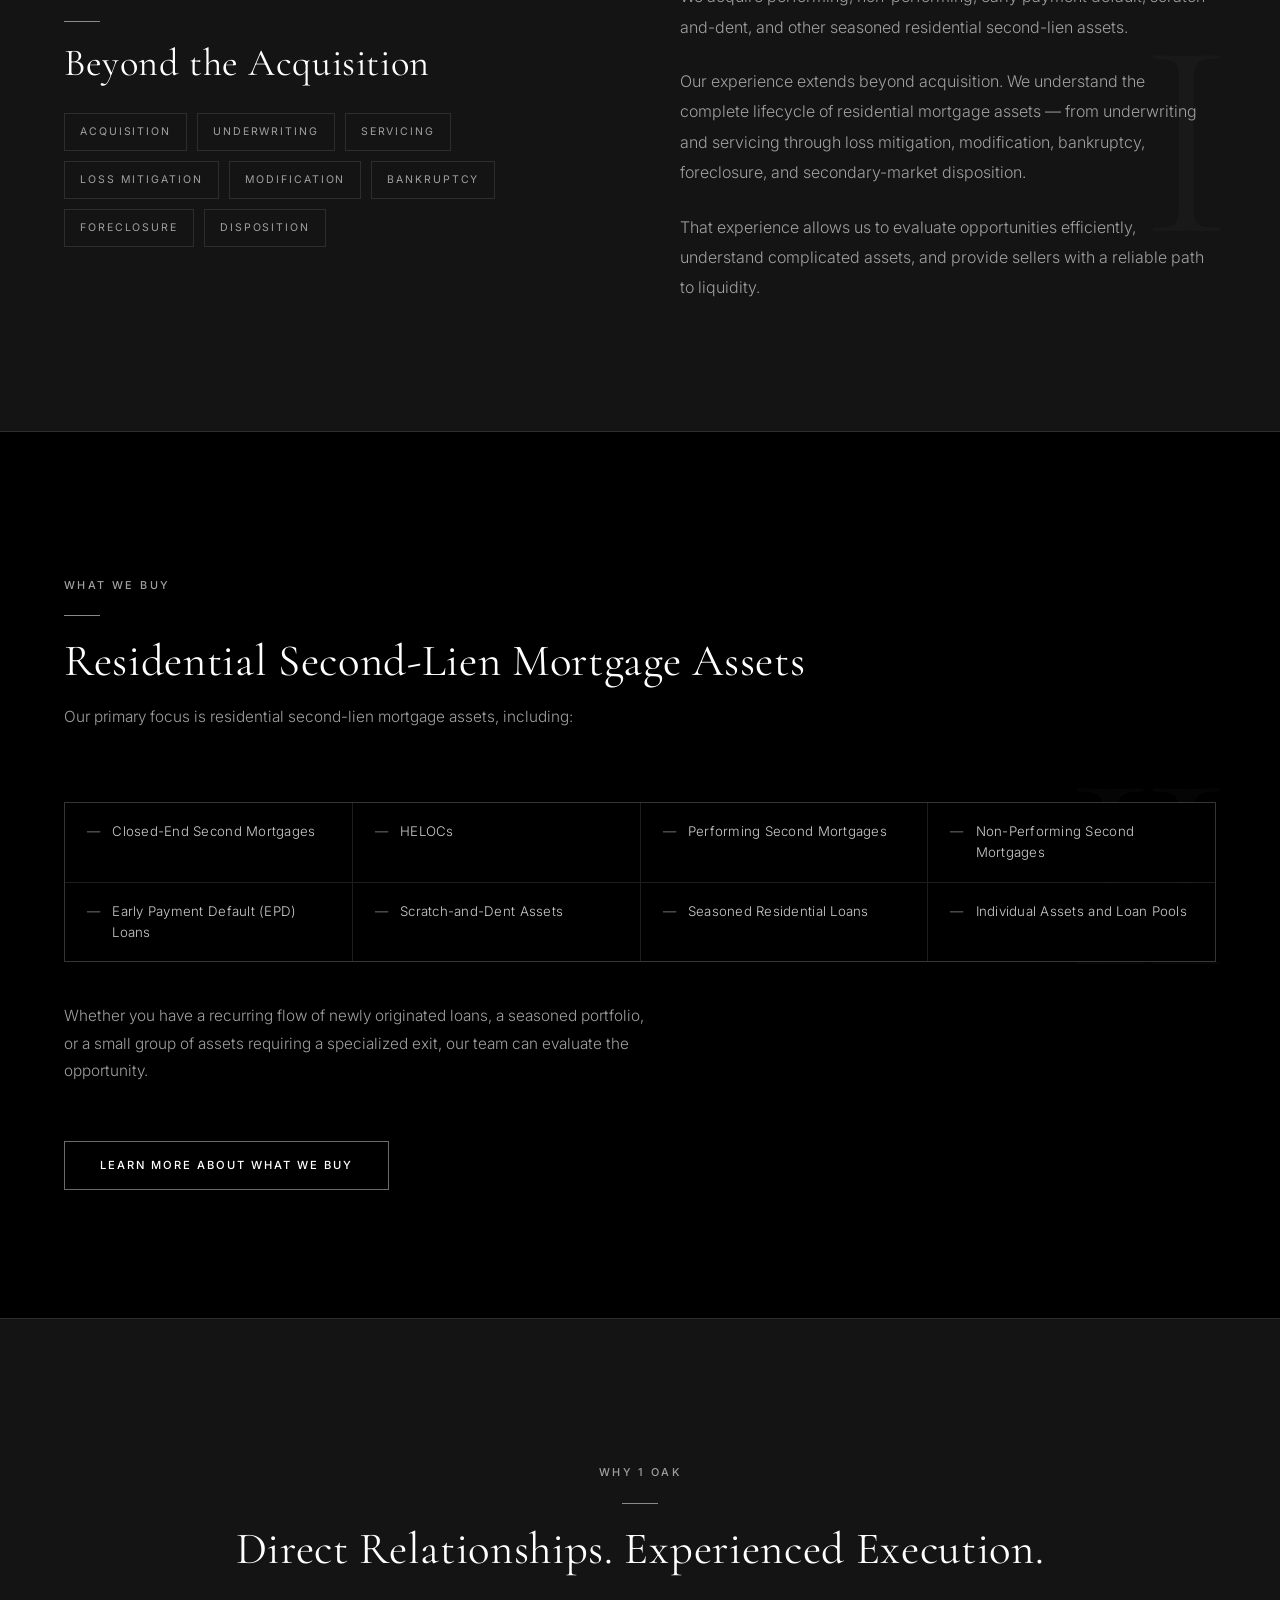
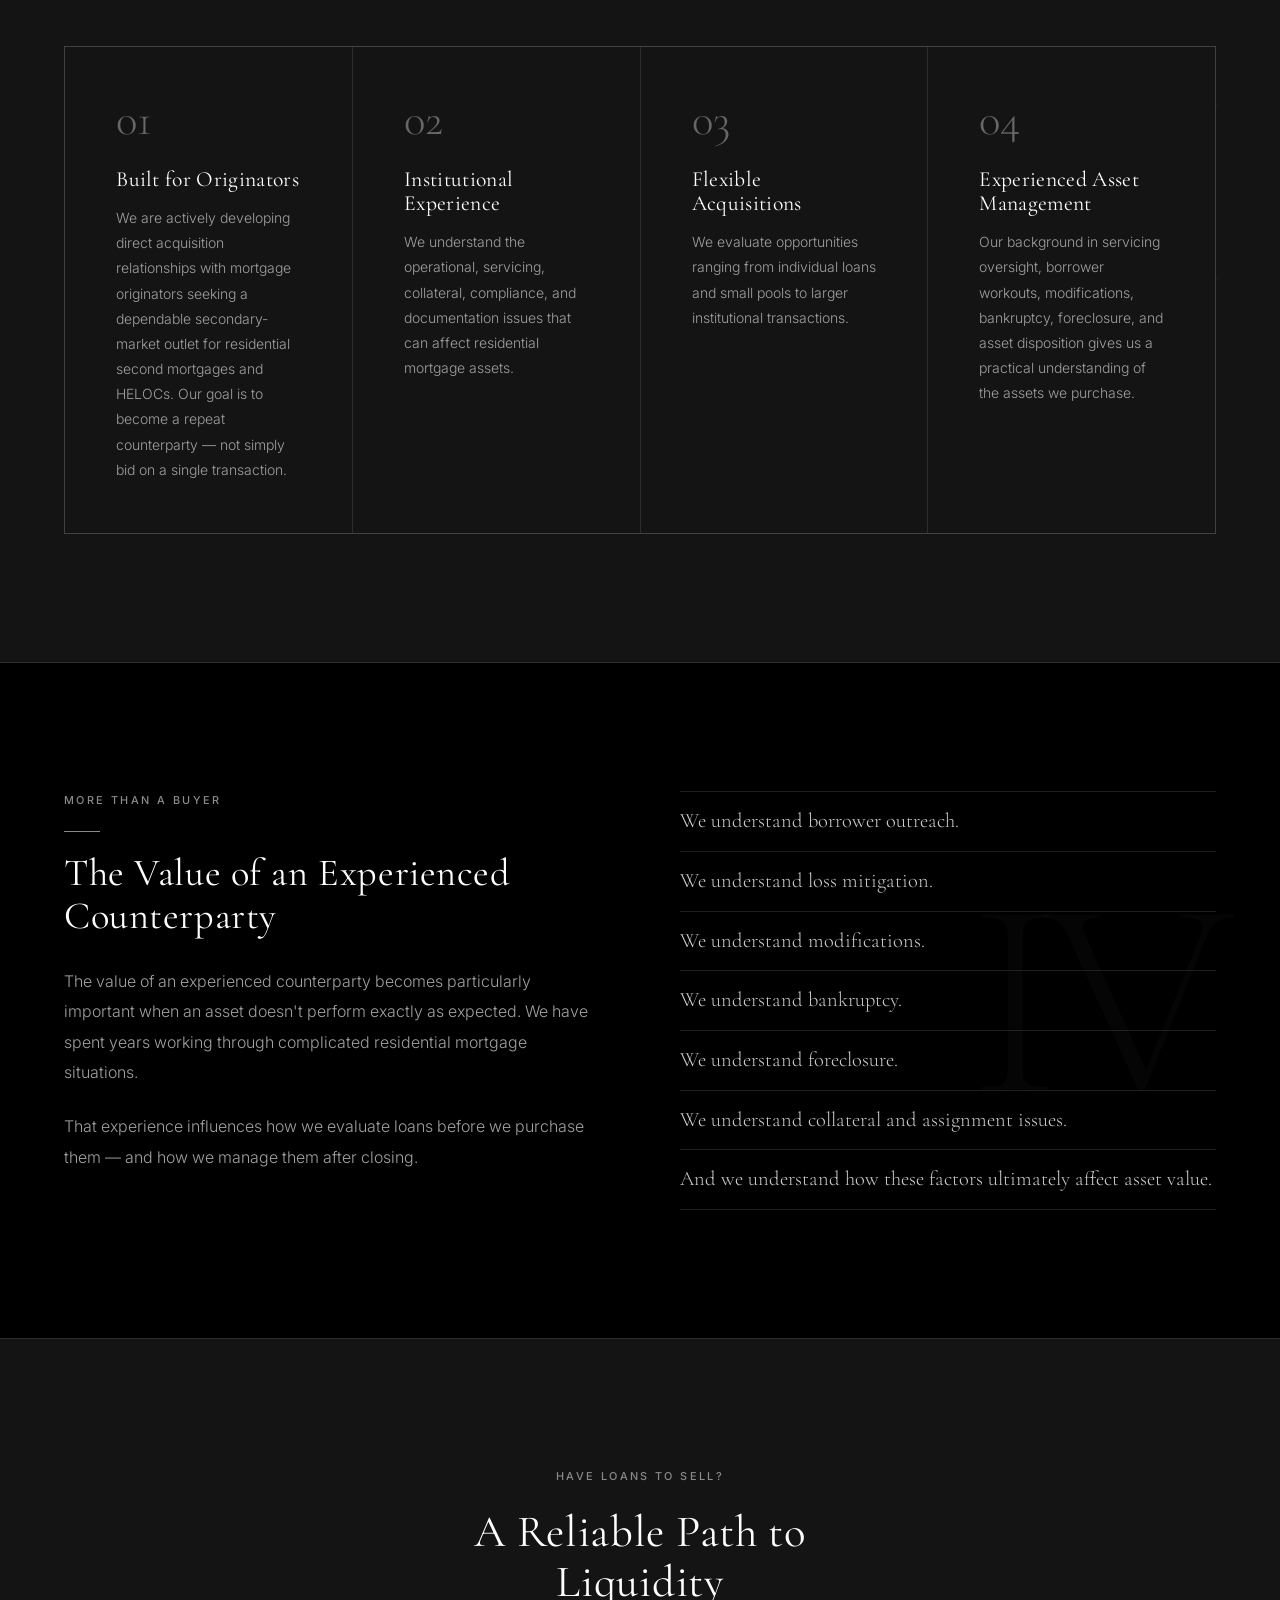
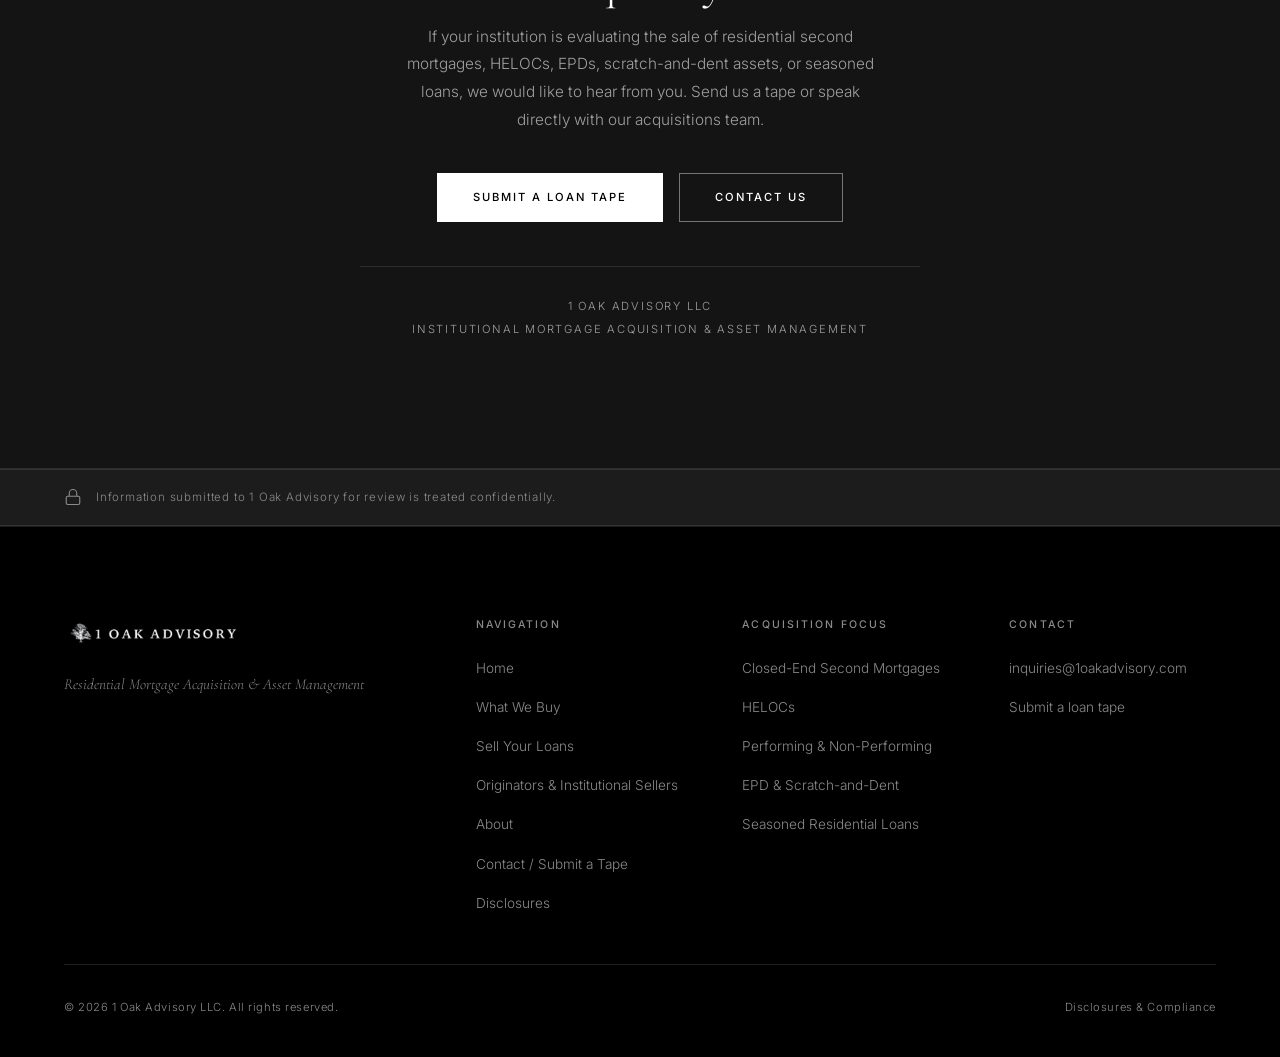
==== commit 9ca25afd: "Rebuild site on client content: second-lien / HELOC acquisition The original build described 1 Oak A" ====
--- a/index.html
+++ b/index.html
@@ -3,12 +3,39 @@
 <head>
   <meta charset="UTF-8">
   <meta name="viewport" content="width=device-width, initial-scale=1.0">
-  <meta name="description" content="1 Oak Advisory — Institutional asset advisory for banks and credit unions. Asset valuation, note sales, REO disposition, and distressed asset management.">
-  <title>1 Oak Advisory — Institutional Asset Advisory</title>
+  <meta name="description" content="1 Oak Advisory is an experienced institutional buyer of residential second mortgages and HELOCs — performing, non-performing, EPD, and scratch-and-dent assets, from individual loans to institutional pools.">
+  <title>1 Oak Advisory — Institutional Buyers of Residential Second Mortgages &amp; HELOCs</title>
   <link rel="icon" type="image/png" href="assets/IMG_7956.PNG">
+  <link rel="canonical" href="https://www.1oakadvisory.com/">
+  <meta property="og:url" content="https://www.1oakadvisory.com/">
+  <meta property="og:site_name" content="1 Oak Advisory">
+  <meta property="og:type" content="website">
+  <meta property="og:title" content="1 Oak Advisory — Residential Second Mortgage &amp; HELOC Buyer">
+  <meta property="og:description" content="A direct, experienced counterparty for mortgage originators and financial institutions selling residential second mortgages and HELOCs.">
+  <meta property="og:image" content="https://www.1oakadvisory.com/assets/og.png">
+  <meta name="twitter:card" content="summary_large_image">
+  <meta name="twitter:title" content="1 Oak Advisory — Residential Second Mortgage &amp; HELOC Buyer">
+  <meta name="twitter:description" content="A direct, experienced counterparty for mortgage originators and financial institutions selling residential second mortgages and HELOCs.">
+  <meta name="twitter:image" content="https://www.1oakadvisory.com/assets/og.png">
   <link rel="stylesheet" href="css/styles.css">
+  <noscript>
+    <style>
+      /* Entrance animations are JS-gated; without JS, show everything. */
+      .fade-in, .hero__eyebrow, .hero__title, .hero__body, .hero__actions, .hero__kicker,
+      .page-hero .label, .page-hero__title, .page-hero__body, .page-hero__kicker
+        { opacity: 1 !important; transform: none !important; }
+      .page-transition { display: none !important; }
+      /* The custom cursor is JS-positioned; give the native pointer back. */
+      .cursor-ring, .cursor-dot { display: none !important; }
+      * { cursor: auto !important; }
+      a, button, label, summary, [role="button"] { cursor: pointer !important; }
+      input, textarea, select { cursor: auto !important; }
+    </style>
+  </noscript>
 </head>
 <body>
+
+  <a class="skip-link" href="#main">Skip to content</a>
 
   <!-- Page Transition Overlay -->
   <div class="page-transition" aria-hidden="true" role="presentation"></div>
@@ -28,27 +55,31 @@
       </a>
       <ul class="nav__links">
         <li><a href="index.html" class="active">Home</a></li>
+        <li><a href="what-we-buy.html">What We Buy</a></li>
+        <li><a href="sell-your-loans.html">Sell Your Loans</a></li>
+        <li><a href="originators.html">Originators</a></li>
         <li><a href="about.html">About</a></li>
-        <li><a href="services.html">Services</a></li>
-        <li><a href="disclosures.html">Disclosures</a></li>
-        <li><a href="contact.html" class="nav__cta">Contact</a></li>
+        <li><a href="contact.html" class="nav__cta">Submit a Tape</a></li>
       </ul>
-      <button class="nav__hamburger" aria-label="Open menu" aria-expanded="false">
+      <button class="nav__hamburger" type="button" aria-label="Open menu" aria-expanded="false" aria-controls="mobile-menu">
         <span></span><span></span><span></span>
       </button>
     </div>
   </nav>
 
   <!-- Mobile Menu -->
-  <nav class="nav__mobile" aria-label="Mobile navigation">
+  <nav class="nav__mobile" id="mobile-menu" aria-label="Mobile navigation">
     <ul>
       <li><a href="index.html">Home</a></li>
+      <li><a href="what-we-buy.html">What We Buy</a></li>
+      <li><a href="sell-your-loans.html">Sell Your Loans</a></li>
+      <li><a href="originators.html">Originators &amp; Institutional Sellers</a></li>
       <li><a href="about.html">About</a></li>
-      <li><a href="services.html">Services</a></li>
-      <li><a href="disclosures.html">Disclosures</a></li>
-      <li><a href="contact.html">Contact</a></li>
+      <li><a href="contact.html">Submit a Tape</a></li>
     </ul>
   </nav>
+
+  <main id="main" tabindex="-1">
 
   <!-- Hero -->
   <section class="hero">
@@ -58,13 +89,14 @@
     </div>
 
     <div class="hero__inner">
-      <p class="label hero__eyebrow">Institutional Asset Advisory</p>
+      <p class="label hero__eyebrow">Residential Mortgage Acquisition &amp; Asset Management</p>
       <div class="hero__line" aria-hidden="true"></div>
-      <h1 class="hero__title">Structured Expertise.<br><em>Decisive Execution.</em></h1>
-      <p class="hero__body">1 Oak Advisory partners exclusively with banks and credit unions to maximize recovery on distressed and performing assets. Our engagement is discreet, our process disciplined, and our outcomes institutional-grade.</p>
+      <h1 class="hero__title hero__title--compact">Institutional Buyers of Residential Second Mortgages <em>&amp; HELOCs</em></h1>
+      <p class="hero__kicker">A direct, experienced counterparty for originators and financial institutions.</p>
+      <p class="hero__body">1 Oak Advisory is an experienced purchaser of residential second mortgages and home equity lines of credit, with a focus on building direct relationships with mortgage originators, banks, credit unions, funds, and other institutional sellers.</p>
       <div class="hero__actions">
-        <a href="contact.html" class="btn btn--primary">Schedule a Consultation</a>
-        <a href="services.html" class="btn btn--outline">Our Services</a>
+        <a href="sell-your-loans.html" class="btn btn--primary">Sell Loans to 1 Oak</a>
+        <a href="contact.html" class="btn btn--outline">Contact Our Acquisitions Team</a>
       </div>
     </div>
   </section>
@@ -73,78 +105,146 @@
   <section class="statement">
     <div class="container">
       <blockquote class="statement__inner fade-in">
-        <p class="statement__quote">Recovery is not a matter of chance.<br>It is a matter of process.</p>
+        <p class="statement__quote">We understand the issues that affect these assets.<br>That allows us to evaluate more than a spreadsheet.</p>
         <cite class="statement__attr">— 1 Oak Advisory</cite>
       </blockquote>
     </div>
   </section>
 
-  <!-- Why 1 Oak -->
+  <!-- Lifecycle Experience -->
   <section class="section section--charcoal section--watermark" data-watermark="I">
     <div class="container">
+      <div class="two-col fade-in">
+        <div>
+          <p class="label">Our Experience</p>
+          <div class="divider"></div>
+          <h2 class="two-col__title">Beyond the Acquisition</h2>
+          <ul class="lifecycle">
+            <li>Acquisition</li>
+            <li>Underwriting</li>
+            <li>Servicing</li>
+            <li>Loss Mitigation</li>
+            <li>Modification</li>
+            <li>Bankruptcy</li>
+            <li>Foreclosure</li>
+            <li>Disposition</li>
+          </ul>
+        </div>
+        <div class="about-text">
+          <p>We acquire performing, non-performing, early payment default, scratch-and-dent, and other seasoned residential second-lien assets.</p>
+          <p>Our experience extends beyond acquisition. We understand the complete lifecycle of residential mortgage assets — from underwriting and servicing through loss mitigation, modification, bankruptcy, foreclosure, and secondary-market disposition.</p>
+          <p>That experience allows us to evaluate opportunities efficiently, understand complicated assets, and provide sellers with a reliable path to liquidity.</p>
+        </div>
+      </div>
+    </div>
+  </section>
+
+  <!-- What We Buy Teaser -->
+  <section class="section section--dark section--watermark" data-watermark="II">
+    <div class="container">
       <div class="section__header fade-in">
-        <p class="label">Our Approach</p>
+        <p class="label">What We Buy</p>
         <div class="divider"></div>
-        <h2>Built for Institutional Precision</h2>
-      </div>
-      <div class="pillars">
+        <h2>Residential Second-Lien Mortgage Assets</h2>
+        <p>Our primary focus is residential second-lien mortgage assets, including:</p>
+      </div>
+
+      <ul class="spec-list fade-in">
+        <li>Closed-End Second Mortgages</li>
+        <li>HELOCs</li>
+        <li>Performing Second Mortgages</li>
+        <li>Non-Performing Second Mortgages</li>
+        <li>Early Payment Default (EPD) Loans</li>
+        <li>Scratch-and-Dent Assets</li>
+        <li>Seasoned Residential Loans</li>
+        <li>Individual Assets and Loan Pools</li>
+      </ul>
+
+      <p class="section__note fade-in">Whether you have a recurring flow of newly originated loans, a seasoned portfolio, or a small group of assets requiring a specialized exit, our team can evaluate the opportunity.</p>
+
+      <div class="section__actions fade-in">
+        <a href="what-we-buy.html" class="btn btn--outline">Learn More About What We Buy</a>
+      </div>
+    </div>
+  </section>
+
+  <!-- Direct Relationships. Experienced Execution. -->
+  <section class="section section--charcoal section--watermark" data-watermark="III">
+    <div class="container">
+      <div class="section__header section__header--center fade-in">
+        <p class="label">Why 1 Oak</p>
+        <div class="divider divider--center"></div>
+        <h2>Direct Relationships. Experienced Execution.</h2>
+      </div>
+
+      <div class="pillars pillars--4">
         <div class="pillar">
           <div class="pillar__number">01</div>
-          <div class="pillar__title">Precision Valuation</div>
-          <p class="pillar__body">We deliver rigorous, market-informed asset valuations grounded in current data and institutional methodology — not estimates.</p>
+          <h3 class="pillar__title">Built for Originators</h3>
+          <p class="pillar__body">We are actively developing direct acquisition relationships with mortgage originators seeking a dependable secondary-market outlet for residential second mortgages and HELOCs. Our goal is to become a repeat counterparty — not simply bid on a single transaction.</p>
         </div>
         <div class="pillar">
           <div class="pillar__number">02</div>
-          <div class="pillar__title">Discreet Execution</div>
-          <p class="pillar__body">All engagements are governed by confidentiality agreements. Your portfolio details and transaction intentions remain strictly protected throughout.</p>
+          <h3 class="pillar__title">Institutional Experience</h3>
+          <p class="pillar__body">We understand the operational, servicing, collateral, compliance, and documentation issues that can affect residential mortgage assets.</p>
         </div>
         <div class="pillar">
           <div class="pillar__number">03</div>
-          <div class="pillar__title">Investor Network</div>
-          <p class="pillar__body">Our curated network of qualified buyers provides immediate, competitive demand — ensuring optimal outcomes across every asset class we serve.</p>
-        </div>
-      </div>
-    </div>
-  </section>
-
-  <!-- Services Teaser -->
-  <section class="section section--dark section--watermark" data-watermark="II">
-    <div class="container">
-      <div class="section__header section__header--center fade-in">
-        <p class="label">What We Do</p>
-        <div class="divider divider--center"></div>
-        <h2>Core Advisory Services</h2>
-        <p style="max-width:54ch;margin-left:auto;margin-right:auto;">From initial valuation through final disposition, 1 Oak Advisory manages the full lifecycle of complex asset transactions on behalf of financial institutions.</p>
-      </div>
-
-      <div class="services-grid fade-in">
-        <div class="service-card">
-          <div class="service-card__line"></div>
-          <div class="service-card__title">Asset Valuation</div>
-          <p class="service-card__body">Comprehensive, defensible valuations for loan portfolios, REO holdings, and distressed instruments — calibrated to current market conditions.</p>
-        </div>
-        <div class="service-card">
-          <div class="service-card__line"></div>
-          <div class="service-card__title">Note Sales</div>
-          <p class="service-card__body">End-to-end execution on performing and non-performing note transactions, from initial packaging through final closing.</p>
-        </div>
-        <div class="service-card">
-          <div class="service-card__line"></div>
-          <div class="service-card__title">REO Disposition</div>
-          <p class="service-card__body">Strategic disposition of real estate owned assets with access to a deep pool of institutional and private capital buyers.</p>
-        </div>
-        <div class="service-card">
-          <div class="service-card__line"></div>
-          <div class="service-card__title">Distressed Asset Advisory</div>
-          <p class="service-card__body">Advisory counsel on complex distressed situations, including workout alternatives, recovery analysis, and strategic exit paths.</p>
-        </div>
-      </div>
-
-      <div style="text-align:center;margin-top:48px;" class="fade-in">
-        <a href="services.html" class="btn btn--outline">View All Services</a>
-      </div>
-    </div>
-  </section>
+          <h3 class="pillar__title">Flexible Acquisitions</h3>
+          <p class="pillar__body">We evaluate opportunities ranging from individual loans and small pools to larger institutional transactions.</p>
+        </div>
+        <div class="pillar">
+          <div class="pillar__number">04</div>
+          <h3 class="pillar__title">Experienced Asset Management</h3>
+          <p class="pillar__body">Our background in servicing oversight, borrower workouts, modifications, bankruptcy, foreclosure, and asset disposition gives us a practical understanding of the assets we purchase.</p>
+        </div>
+      </div>
+    </div>
+  </section>
+
+  <!-- More Than a Buyer -->
+  <section class="section section--dark section--watermark" data-watermark="IV">
+    <div class="container">
+      <div class="two-col fade-in">
+        <div>
+          <p class="label">More Than a Buyer</p>
+          <div class="divider"></div>
+          <h2 class="two-col__title">The Value of an Experienced Counterparty</h2>
+          <div class="about-text">
+            <p>The value of an experienced counterparty becomes particularly important when an asset doesn't perform exactly as expected. We have spent years working through complicated residential mortgage situations.</p>
+            <p>That experience influences how we evaluate loans before we purchase them — and how we manage them after closing.</p>
+          </div>
+        </div>
+        <ul class="tenets">
+          <li>We understand borrower outreach.</li>
+          <li>We understand loss mitigation.</li>
+          <li>We understand modifications.</li>
+          <li>We understand bankruptcy.</li>
+          <li>We understand foreclosure.</li>
+          <li>We understand collateral and assignment issues.</li>
+          <li>And we understand how these factors ultimately affect asset value.</li>
+        </ul>
+      </div>
+    </div>
+  </section>
+
+  <!-- CTA -->
+  <section class="section section--charcoal">
+    <div class="container">
+      <div class="cta fade-in">
+        <p class="label">Have Loans to Sell?</p>
+        <h2>A Reliable Path to Liquidity</h2>
+        <p>If your institution is evaluating the sale of residential second mortgages, HELOCs, EPDs, scratch-and-dent assets, or seasoned loans, we would like to hear from you. Send us a tape or speak directly with our acquisitions team.</p>
+        <div class="section__actions section__actions--center">
+          <a href="contact.html" class="btn btn--primary">Submit a Loan Tape</a>
+          <a href="contact.html" class="btn btn--outline">Contact Us</a>
+        </div>
+        <p class="cta__signature">1 Oak Advisory LLC<br>Institutional Mortgage Acquisition &amp; Asset Management</p>
+      </div>
+    </div>
+  </section>
+
+  </main>
 
   <!-- Confidentiality Bar -->
   <div class="conf-bar">
@@ -153,7 +253,7 @@
         <rect x="3" y="11" width="18" height="11" rx="2"/>
         <path d="M7 11V7a5 5 0 0 1 10 0v4"/>
       </svg>
-      <p class="conf-bar__text">Confidentiality agreements required prior to asset review. All inquiries are handled with strict professional discretion.</p>
+      <p class="conf-bar__text">Information submitted to 1 Oak Advisory for review is treated confidentially.</p>
     </div>
   </div>
 
@@ -163,29 +263,41 @@
       <div class="footer__top">
         <div class="footer__brand">
           <img src="assets/IMG_6335.jpg" alt="1 Oak Advisory">
-          <p class="footer__tagline">Structured Expertise. Decisive Execution.</p>
+          <p class="footer__tagline">Residential Mortgage Acquisition &amp; Asset Management</p>
         </div>
         <div>
           <p class="footer__col-title">Navigation</p>
           <ul class="footer__links">
             <li><a href="index.html">Home</a></li>
+            <li><a href="what-we-buy.html">What We Buy</a></li>
+            <li><a href="sell-your-loans.html">Sell Your Loans</a></li>
+            <li><a href="originators.html">Originators &amp; Institutional Sellers</a></li>
             <li><a href="about.html">About</a></li>
-            <li><a href="services.html">Services</a></li>
-            <li><a href="contact.html">Contact</a></li>
+            <li><a href="contact.html">Contact / Submit a Tape</a></li>
             <li><a href="disclosures.html">Disclosures</a></li>
           </ul>
         </div>
         <div>
+          <p class="footer__col-title">Acquisition Focus</p>
+          <ul class="footer__links">
+            <li><span>Closed-End Second Mortgages</span></li>
+            <li><span>HELOCs</span></li>
+            <li><span>Performing &amp; Non-Performing</span></li>
+            <li><span>EPD &amp; Scratch-and-Dent</span></li>
+            <li><span>Seasoned Residential Loans</span></li>
+          </ul>
+        </div>
+        <div>
           <p class="footer__col-title">Contact</p>
+          <!-- TODO (client): add the real phone number and office address here when confirmed. -->
           <ul class="footer__links">
             <li><a href="mailto:inquiries@1oakadvisory.com">inquiries@1oakadvisory.com</a></li>
-            <li><a href="tel:+12125550100">+1 (212) 555-0100</a></li>
-            <li><span>100 Financial District Blvd<br>Suite 900<br>New York, NY 10005</span></li>
+            <li><a href="contact.html">Submit a loan tape</a></li>
           </ul>
         </div>
       </div>
       <div class="footer__bottom">
-        <p class="footer__copy">&copy; 2025 1 Oak Advisory. All rights reserved.</p>
+        <p class="footer__copy">&copy; 2026 1 Oak Advisory LLC. All rights reserved.</p>
         <p class="footer__legal"><a href="disclosures.html">Disclosures &amp; Compliance</a></p>
       </div>
     </div>
--- a/css/styles.css
+++ b/css/styles.css
@@ -62,10 +62,11 @@
   --white:         #ffffff;
   --silver:        #a0a0a0;
   --silver-light:  #cccccc;
-  --silver-dark:   #606060;
+  --silver-dark:   #8a8a8a;
 
   --border-color:  rgba(160, 160, 160, 0.18);
   --border:        1px solid var(--border-color);
+  --field-border:  rgba(160, 160, 160, 0.62);
 
   --serif:   'Cormorant Garamond', Georgia, 'Times New Roman', serif;
   --sans:    'Inter', system-ui, -apple-system, sans-serif;
@@ -157,6 +158,7 @@
   z-index: 9998;
   pointer-events: none;
   will-change: transform;
+  transform: translateY(-105%);
 }
 
 /* ---------- Scroll Progress ---------- */
@@ -278,7 +280,7 @@
 
 .nav__cta {
   color: var(--white) !important;
-  border: 1px solid rgba(160, 160, 160, 0.35) !important;
+  border: 1px solid rgba(255, 255, 255, 0.45) !important;
   padding: 9px 22px !important;
   transition: background 0.22s ease, border-color 0.22s ease, color 0.22s ease !important;
 }
@@ -374,7 +376,7 @@
   background: transparent;
   color: var(--white);
   padding: 14px 35px;
-  border: 1px solid rgba(255, 255, 255, 0.28);
+  border: 1px solid rgba(255, 255, 255, 0.42);
   transition: border-color 0.22s ease, background 0.22s ease, transform 0.5s var(--ease-out);
 }
 
@@ -390,6 +392,8 @@
   align-items: center;
   background: var(--black);
   padding-top: var(--nav-h);
+  padding-left: var(--pad-x);
+  padding-right: var(--pad-x);
   position: relative;
   overflow: hidden;
 }
@@ -447,7 +451,7 @@
   max-width: var(--max-w);
   width: 100%;
   margin: 0 auto;
-  padding: var(--section-py) var(--pad-x);
+  padding: var(--section-py) 0;
   position: relative;
   z-index: 1;
 }
@@ -627,7 +631,7 @@
   font-family: var(--serif);
   font-size: 2.8rem;
   font-weight: 300;
-  color: rgba(96, 96, 96, 0.4);
+  color: rgba(160, 160, 160, 0.6);
   margin-bottom: 24px;
   line-height: 1;
 }
@@ -831,12 +835,6 @@
   gap: 28px;
 }
 
-.form-row {
-  display: grid;
-  grid-template-columns: 1fr 1fr;
-  gap: 28px;
-}
-
 .form-group {
   display: flex;
   flex-direction: column;
@@ -849,14 +847,14 @@
   font-weight: 500;
   letter-spacing: 0.2em;
   text-transform: uppercase;
-  color: var(--silver-dark);
+  color: var(--silver);
 }
 
 .form-group input,
 .form-group textarea {
   background: transparent;
   border: none;
-  border-bottom: 1px solid var(--border-color);
+  border-bottom: 1px solid var(--field-border);
   color: var(--white);
   font-family: var(--sans);
   font-size: 0.9rem;
@@ -868,7 +866,7 @@
 }
 
 .form-group input::placeholder,
-.form-group textarea::placeholder { color: rgba(96,96,96,0.6); }
+.form-group textarea::placeholder { color: var(--silver-dark); }
 
 .form-group input:focus,
 .form-group textarea:focus { border-bottom-color: var(--silver); }
@@ -911,7 +909,7 @@
 
 .contact-note p {
   font-size: 0.78rem;
-  color: var(--silver-dark);
+  color: var(--silver);
   line-height: 1.7;
 }
 
@@ -989,6 +987,7 @@
 /* ---------- Disclosures ---------- */
 .disclosure-content { max-width: 760px; }
 
+.disclosure-content h2,
 .disclosure-content h3 {
   font-family: var(--serif);
   font-size: 1.4rem;
@@ -998,6 +997,7 @@
   margin-bottom: 16px;
 }
 
+.disclosure-content h2:first-child,
 .disclosure-content h3:first-child { margin-top: 0; }
 
 .disclosure-content p {
@@ -1062,7 +1062,6 @@
   .two-col               { grid-template-columns: 1fr; gap: 40px; }
 
   .contact-grid          { grid-template-columns: 1fr; gap: 56px; }
-  .form-row              { grid-template-columns: 1fr; }
 
   .footer__top           { grid-template-columns: 1fr; gap: 36px; }
   .footer__brand         { grid-column: auto; }
@@ -1096,3 +1095,630 @@
   .page-hero__title,
   .page-hero__body { opacity: 1 !important; transform: none !important; }
 }
+
+/* ==========================================================================
+   Acquisition Site Components
+   Added for the residential second-mortgage / HELOC acquisition content.
+   ========================================================================== */
+
+/* ---------- Hero: compact title + kicker ---------- */
+.hero__title--compact {
+  font-size: clamp(2.2rem, 5.2vw, 4.6rem);
+  max-width: 19ch;
+  margin-bottom: 20px;
+}
+
+@media (max-width: 480px) {
+  .hero__title--compact { font-size: clamp(2rem, 9vw, 2.8rem); }
+}
+
+.hero__kicker {
+  font-family: var(--serif);
+  font-style: italic;
+  font-size: clamp(1.05rem, 1.9vw, 1.5rem);
+  color: var(--silver-light);
+  max-width: 40ch;
+  margin-bottom: 28px;
+  line-height: 1.45;
+  opacity: 0;
+  transform: translateY(22px);
+}
+
+body.page-loaded .hero__kicker {
+  opacity: 1;
+  transform: none;
+  transition: opacity .9s ease .38s, transform .9s var(--ease-out) .38s;
+}
+
+/* Page hero kicker (inner pages) */
+.page-hero__kicker {
+  font-family: var(--serif);
+  font-style: italic;
+  font-size: clamp(1rem, 1.7vw, 1.35rem);
+  color: var(--silver-light);
+  margin-top: 18px;
+  max-width: 44ch;
+  opacity: 0;
+  transform: translateY(22px);
+}
+
+body.page-loaded .page-hero__kicker {
+  opacity: 1;
+  transform: none;
+  transition: opacity .9s ease .31s, transform .9s var(--ease-out) .31s;
+}
+
+/* ---------- Spec List — asset types, document checklists ---------- */
+.spec-list {
+  display: grid;
+  grid-template-columns: repeat(auto-fill, minmax(238px, 1fr));
+  gap: 1px;
+  background: var(--border-color);
+  border: var(--border);
+  list-style: none;
+}
+
+.spec-list li {
+  background: var(--black);
+  padding: 18px 22px;
+  font-family: var(--sans);
+  font-size: 0.83rem;
+  font-weight: 300;
+  color: var(--silver-light);
+  line-height: 1.6;
+  letter-spacing: 0.02em;
+  display: flex;
+  gap: 12px;
+  align-items: baseline;
+  transition: background 0.22s ease, color 0.22s ease;
+}
+
+.spec-list li::before {
+  content: '—';
+  color: var(--silver-dark);
+  flex-shrink: 0;
+}
+
+.spec-list li:hover { background: var(--charcoal); color: var(--white); }
+
+.spec-list--charcoal li { background: var(--charcoal); }
+.spec-list--charcoal li:hover { background: #1e1e1e; }
+
+.spec-list--tight { grid-template-columns: repeat(auto-fill, minmax(190px, 1fr)); }
+
+/* ---------- Tenets — declarative single-line statements ---------- */
+.tenets {
+  list-style: none;
+  display: flex;
+  flex-direction: column;
+  border-top: 1px solid var(--border-color);
+}
+
+.tenets li {
+  font-family: var(--serif);
+  font-size: clamp(1.02rem, 1.6vw, 1.3rem);
+  color: var(--silver-light);
+  padding: 15px 0;
+  border-bottom: 1px solid var(--border-color);
+  line-height: 1.4;
+}
+
+/* ---------- Process — numbered acquisition steps ---------- */
+.process {
+  display: flex;
+  flex-direction: column;
+  gap: 1px;
+  background: var(--border-color);
+  border: var(--border);
+}
+
+.process__step {
+  background: var(--black);
+  padding: clamp(28px, 3.6vw, 48px);
+  display: grid;
+  grid-template-columns: 90px 1fr;
+  gap: clamp(12px, 3vw, 40px);
+  transition: background 0.22s ease;
+}
+
+.process__step:hover { background: var(--charcoal); }
+
+.process__num {
+  font-family: var(--serif);
+  font-size: clamp(2rem, 3vw, 2.8rem);
+  font-weight: 300;
+  color: rgba(160, 160, 160, 0.6);
+  line-height: 1;
+}
+
+.process__title {
+  font-family: var(--serif);
+  font-size: clamp(1.15rem, 2vw, 1.45rem);
+  font-weight: 400;
+  color: var(--white);
+  margin-bottom: 14px;
+}
+
+.process__body {
+  font-size: 0.875rem;
+  color: var(--silver);
+  line-height: 1.8;
+  margin-bottom: 0;
+}
+
+.process__body + .process__body { margin-top: 14px; }
+
+.process .spec-list { margin-top: 24px; }
+
+@media (max-width: 640px) {
+  .process__step { grid-template-columns: 1fr; gap: 14px; }
+}
+
+/* ---------- Lifecycle chain ---------- */
+.lifecycle {
+  display: flex;
+  flex-wrap: wrap;
+  gap: 10px;
+  list-style: none;
+  margin-top: 8px;
+}
+
+.lifecycle li {
+  font-family: var(--sans);
+  font-size: 0.66rem;
+  font-weight: 400;
+  letter-spacing: 0.18em;
+  text-transform: uppercase;
+  color: var(--silver);
+  border: 1px solid var(--border-color);
+  padding: 9px 15px;
+  transition: border-color 0.22s ease, color 0.22s ease;
+}
+
+.lifecycle li:hover { border-color: rgba(160, 160, 160, 0.4); color: var(--white); }
+
+/* ---------- Section helpers (replaces inline styles) ---------- */
+.section__header--center p {
+  max-width: 54ch;
+  margin-left: auto;
+  margin-right: auto;
+}
+
+.section__actions {
+  display: flex;
+  gap: 16px;
+  flex-wrap: wrap;
+  margin-top: clamp(36px, 5vw, 56px);
+}
+
+.section__actions--center { justify-content: center; }
+
+.two-col__title {
+  font-size: clamp(1.6rem, 3vw, 2.4rem);
+  color: var(--white);
+  margin-bottom: 28px;
+}
+
+/* ---------- CTA band ---------- */
+.cta { text-align: center; }
+
+.cta h2 {
+  font-size: clamp(1.8rem, 3.5vw, 3rem);
+  color: var(--white);
+  margin-bottom: 16px;
+  max-width: 24ch;
+  margin-left: auto;
+  margin-right: auto;
+}
+
+.cta > p:not([class]) {
+  max-width: 54ch;
+  margin: 0 auto 40px;
+  color: var(--silver);
+}
+
+.cta .label { margin-bottom: 20px; }
+
+.cta .section__actions { justify-content: center; margin-top: 0; }
+
+.cta__signature {
+  margin-top: 44px;
+  padding-top: 28px;
+  border-top: 1px solid var(--border-color);
+  max-width: 560px;
+  margin-left: auto;
+  margin-right: auto;
+  font-family: var(--sans);
+  font-size: 0.7rem;
+  letter-spacing: 0.16em;
+  text-transform: uppercase;
+  color: var(--silver);
+  line-height: 2;
+}
+
+/* ---------- Form additions (loan tape intake) ---------- */
+.form-fieldset {
+  border: none;
+  padding: 0;
+  min-width: 0;
+}
+
+.form-legend {
+  font-family: var(--sans);
+  font-size: 0.66rem;
+  font-weight: 500;
+  letter-spacing: 0.2em;
+  text-transform: uppercase;
+  color: var(--silver);
+  padding-bottom: 14px;
+  margin-bottom: 28px;
+  border-bottom: var(--border);
+  width: 100%;
+}
+
+.form-grid {
+  display: grid;
+  grid-template-columns: repeat(2, 1fr);
+  gap: 28px;
+}
+
+.form-group--full { grid-column: 1 / -1; }
+
+.form-group select {
+  background: transparent;
+  border: none;
+  border-bottom: 1px solid var(--field-border);
+  text-overflow: ellipsis;
+  color: var(--white);
+  font-family: var(--sans);
+  font-size: 0.9rem;
+  font-weight: 300;
+  padding: 10px 24px 10px 0;
+  outline: none;
+  width: 100%;
+  appearance: none;
+  -webkit-appearance: none;
+  border-radius: 0;
+  transition: border-color 0.2s ease;
+  background-image: url("data:image/svg+xml,%3Csvg xmlns='http://www.w3.org/2000/svg' width='14' height='9' viewBox='0 0 14 9' fill='none' stroke='%23a0a0a0' stroke-width='1.4'%3E%3Cpath d='M1 1l6 6 6-6'/%3E%3C/svg%3E");
+  background-repeat: no-repeat;
+  background-position: right 2px center;
+}
+
+.form-group select:focus { border-bottom-color: var(--silver); }
+
+.form-group select option,
+.form-group select optgroup {
+  background-color: #141414;
+  color: #ffffff;
+}
+
+.form-group input[type="file"] {
+  color: var(--silver);
+  font-family: var(--sans);
+  font-size: 0.78rem;
+  padding: 8px 0;
+  border-bottom: 1px solid var(--field-border);
+}
+
+.form-group input[type="file"]::file-selector-button {
+  background: transparent;
+  border: 1px solid var(--field-border);
+  color: var(--silver-light);
+  font-family: var(--sans);
+  font-size: 0.64rem;
+  font-weight: 500;
+  letter-spacing: 0.18em;
+  text-transform: uppercase;
+  padding: 9px 18px;
+  margin-right: 16px;
+  transition: border-color 0.2s ease, background 0.2s ease, color 0.2s ease;
+}
+
+.form-group input[type="file"]::file-selector-button:hover {
+  border-color: var(--silver);
+  background: rgba(255, 255, 255, 0.04);
+  color: var(--white);
+}
+
+.form-optional {
+  font-size: 0.66rem;
+  letter-spacing: 0.1em;
+  color: var(--silver);
+  margin-left: 6px;
+  text-transform: none;
+}
+
+.form-hint {
+  font-size: 0.78rem;
+  color: var(--silver);
+  letter-spacing: 0.04em;
+  line-height: 1.7;
+}
+
+.form-submit { margin-top: 4px; }
+.form-submit .form-hint { margin-top: 14px; }
+
+.form-success {
+  border: var(--border);
+  background: var(--charcoal);
+  padding: 18px 22px;
+  font-size: 0.8rem;
+  color: var(--silver-light);
+  line-height: 1.7;
+}
+
+@media (max-width: 768px) {
+  .form-grid { grid-template-columns: 1fr; }
+}
+
+/* ---------- Footer: four columns ---------- */
+.footer__top { grid-template-columns: 1.7fr 1fr 1fr 1fr; }
+
+@media (max-width: 1024px) {
+  .footer__top { grid-template-columns: 1fr 1fr; }
+  .footer__brand { grid-column: 1 / -1; }
+}
+
+@media (max-width: 768px) {
+  .footer__top { grid-template-columns: 1fr; }
+  .footer__brand { grid-column: auto; }
+}
+
+/* ---------- Nav: breathing room for the expanded menu ----------
+   Six items plus a ~211px logo: tighten spacing before the squeeze,
+   then hand over to the hamburger. Scoped so the rules stop applying
+   once .nav__links is hidden. */
+@media (min-width: 941px) and (max-width: 1200px) {
+  .nav__links { gap: 20px; }
+  .nav__links a { font-size: 0.66rem; letter-spacing: 0.12em; }
+  .nav__links a.nav__cta { padding: 9px 14px !important; }
+}
+
+.nav__links a { white-space: nowrap; }
+
+@media (max-width: 940px) {
+  .nav__links { display: none; }
+  .nav__hamburger { display: flex; }
+}
+
+/* Mobile menu must stay reachable on short landscape viewports. */
+.nav__mobile {
+  max-height: calc(100vh - var(--nav-h));
+  overflow-y: auto;
+  -webkit-overflow-scrolling: touch;
+}
+
+.nav__mobile a.active { color: var(--white); }
+
+/* ---------- Print additions ---------- */
+@media print {
+  .spec-list li,
+  .process__body,
+  .tenets li { color: #333; }
+
+  .process__step,
+  .spec-list li { background: #fff; }
+
+  /* Reveal-on-scroll styles must not blank the printed page. */
+  .fade-in,
+  .pillars.stagger-in .pillar,
+  .hero__eyebrow, .hero__title, .hero__body, .hero__actions, .hero__kicker,
+  .page-hero__kicker { opacity: 1 !important; transform: none !important; }
+
+  h1, h2, h3, h4,
+  .two-col__title, .cta h2, .process__title, .pillar__title,
+  .service-card__title, .disclosure-content h2, .disclosure-content h3,
+  .statement__quote { color: #000 !important; }
+
+  .pillar, .service-card, .cta, .lifecycle li { background: #fff !important; }
+
+  p, .about-text p, .section__header p, .cta > p:not([class]),
+  .lifecycle li, .form-hint { color: #333 !important; }
+
+  .label, .footer__col-title, .statement__attr { color: #555 !important; }
+}
+
+/* ==========================================================================
+   Accessibility, focus and motion corrections
+   ========================================================================== */
+
+/* ---------- Skip link ---------- */
+.skip-link {
+  position: absolute;
+  left: -9999px;
+  top: 0;
+  z-index: 10002;
+  background: var(--white);
+  color: var(--black);
+  font-family: var(--sans);
+  font-size: 0.7rem;
+  font-weight: 500;
+  letter-spacing: 0.18em;
+  text-transform: uppercase;
+  padding: 14px 24px;
+}
+
+.skip-link:focus {
+  left: 16px;
+  top: 16px;
+  outline: 2px solid var(--black);
+  outline-offset: 2px;
+}
+
+main:focus { outline: none; }
+
+html { scroll-padding-top: calc(var(--nav-h) + 16px); }
+
+/* ---------- Visible focus for keyboard users ----------
+   The base styles strip outlines; restore a real indicator on every control. */
+a:focus-visible,
+button:focus-visible,
+.btn:focus-visible,
+.nav__links a:focus-visible,
+.nav__mobile a:focus-visible,
+.footer__links a:focus-visible,
+.nav__hamburger:focus-visible,
+.form-group input:focus-visible,
+.form-group select:focus-visible,
+.form-group textarea:focus-visible,
+.form-group input[type="file"]:focus-visible {
+  outline: 2px solid var(--silver-light);
+  outline-offset: 3px;
+}
+
+.form-group input[type="file"]:focus-within::file-selector-button {
+  border-color: var(--silver);
+}
+
+/* Hover affordances also need a focus counterpart. */
+.service-card:focus-within { background: var(--charcoal); }
+
+/* ---------- Section gutters ----------
+   .section already applies --pad-x, and .container applied it again, indenting
+   section content ~1 gutter further than the page hero, conf bar and footer. */
+.section > .container,
+.statement > .container { padding-left: 0; padding-right: 0; }
+
+/* ---------- Grid children must be allowed to shrink ----------
+   1fr tracks floor at min-content, and a <select> reports its widest option,
+   which pushed the loan-tape form past its column between 769px and 1024px. */
+.form-group,
+.form-grid > *,
+.contact-grid > *,
+.two-col > * { min-width: 0; }
+
+.contact-form { min-width: 0; }
+
+@media (max-width: 1024px) {
+  .contact-grid { grid-template-columns: 1fr; gap: 56px; }
+}
+
+/* ---------- Form field browser quirks ---------- */
+.form-group input[type="file"]::-webkit-file-upload-button {
+  background: transparent;
+  border: 1px solid var(--field-border);
+  color: var(--silver-light);
+  font-family: var(--sans);
+  font-size: 0.64rem;
+  font-weight: 500;
+  letter-spacing: 0.18em;
+  text-transform: uppercase;
+  padding: 9px 18px;
+  margin-right: 16px;
+}
+
+.form-group input:-webkit-autofill,
+.form-group input:-webkit-autofill:hover,
+.form-group input:-webkit-autofill:focus,
+.form-group textarea:-webkit-autofill {
+  -webkit-text-fill-color: var(--white);
+  -webkit-box-shadow: 0 0 0 1000px var(--charcoal) inset;
+  caret-color: var(--white);
+  transition: background-color 9999s ease-out;
+}
+
+/* ---------- Reduced motion ----------
+   The grain and ambient-glow loops run indefinitely, and the custom cursor
+   lags the pointer; honour the OS preference for all of it. */
+@media (prefers-reduced-motion: reduce) {
+  html { scroll-behavior: auto; }
+
+  *, *::before, *::after {
+    animation-duration: 0.001ms !important;
+    animation-iteration-count: 1 !important;
+    transition-duration: 0.001ms !important;
+    scroll-behavior: auto !important;
+  }
+
+  body::after { animation: none !important; }
+  .hero::before { animation: none !important; }
+
+  .fade-in,
+  .pillars.stagger-in .pillar,
+  .hero__eyebrow, .hero__title, .hero__body, .hero__actions, .hero__kicker,
+  .page-hero .label, .page-hero__title, .page-hero__body, .page-hero__kicker {
+    opacity: 1 !important;
+    transform: none !important;
+  }
+
+  .page-transition { display: none !important; }
+
+  /* Give the real pointer back — the replacement ring is deliberately lagged. */
+  * { cursor: auto !important; }
+  a, button, [role="button"], summary { cursor: pointer !important; }
+  .cursor-ring, .cursor-dot { display: none !important; }
+}
+
+/* ---------- Trailing note under a list ---------- */
+.section__note {
+  margin-top: clamp(28px, 4vw, 40px);
+  max-width: 66ch;
+  color: var(--silver);
+}
+
+/* ---------- Active state for the nav CTA ---------- */
+.nav__links a.nav__cta.active {
+  background: rgba(255, 255, 255, 0.08);
+  border-color: rgba(255, 255, 255, 0.5) !important;
+}
+
+/* ---------- Inline prose links ----------
+   The base rule strips colour and underline from every anchor, which left links
+   inside body copy indistinguishable from the text around them. */
+.form-hint a,
+.disclosure-content a,
+.about-text a,
+.section__note a,
+.process__body a {
+  color: var(--white);
+  text-decoration: underline;
+  text-underline-offset: 3px;
+  text-decoration-color: var(--silver-dark);
+}
+
+.form-hint a:hover,
+.disclosure-content a:hover,
+.about-text a:hover,
+.section__note a:hover,
+.process__body a:hover { text-decoration-color: var(--white); }
+
+/* ---------- Invalid field feedback ----------
+   :user-invalid only matches after the user has interacted, so it does not
+   flag empty fields on arrival. */
+.form-group input:user-invalid,
+.form-group select:user-invalid,
+.form-group textarea:user-invalid { border-bottom-color: #c98b8b; }
+
+/* ---------- Mobile menu must never survive the desktop breakpoint ---------- */
+@media (min-width: 941px) {
+  .nav__mobile, .nav__mobile.open { display: none !important; }
+}
+
+/* ---------- Section watermarks are decorative ----------
+   The alt-text form of content() keeps the numeral out of the accessibility tree
+   in engines that support it. */
+.section--watermark::before { content: attr(data-watermark) / ""; }
+
+/* ---------- Print: the contact page must carry its details ---------- */
+@media print {
+  .contact-info__value,
+  .contact-info__value a,
+  .form-group label,
+  .form-legend,
+  .form-optional { color: #333 !important; }
+
+  .form-group input,
+  .form-group select,
+  .form-group textarea {
+    color: #000 !important;
+    border-bottom: 1px solid #999 !important;
+  }
+
+  .hero, .page-hero, .section, .statement, .pillar, .service-card,
+  .process__step, .spec-list li, .contact-note {
+    background: #fff !important;
+  }
+
+  .skip-link { display: none !important; }
+}
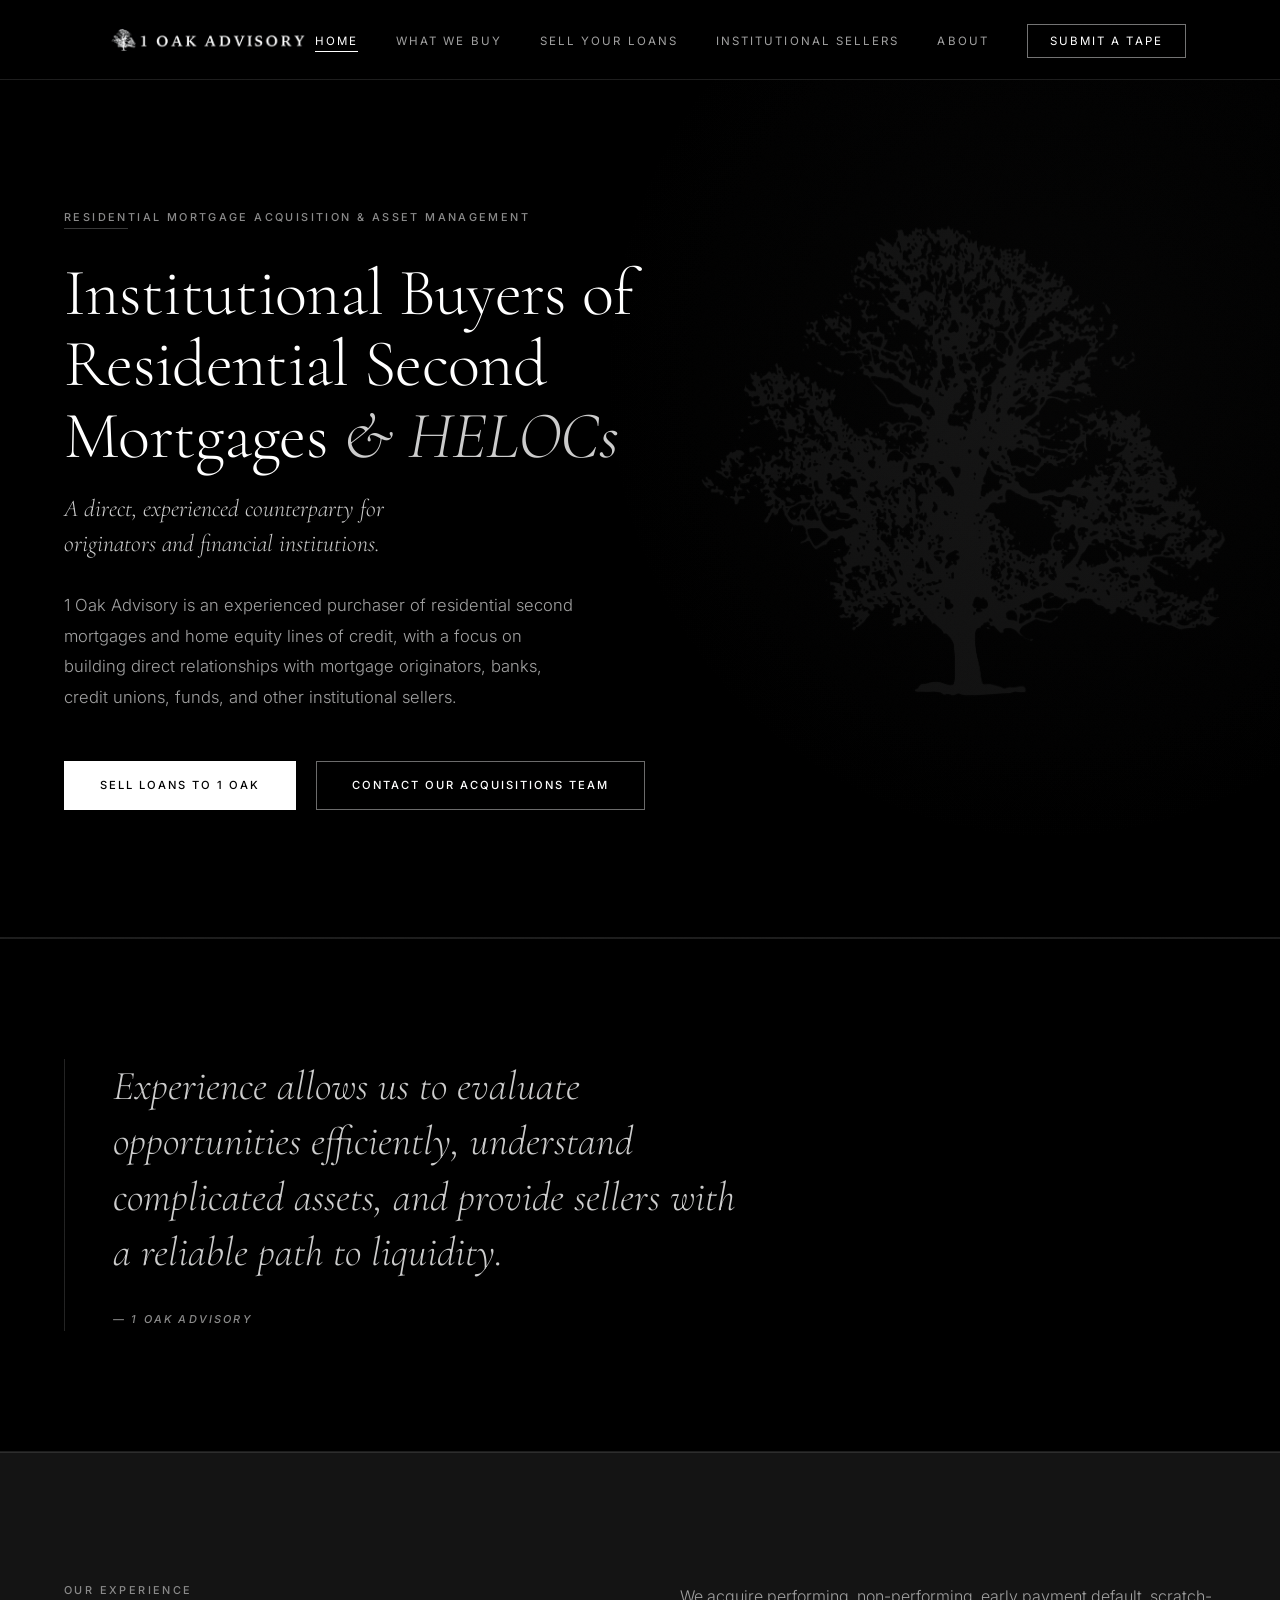
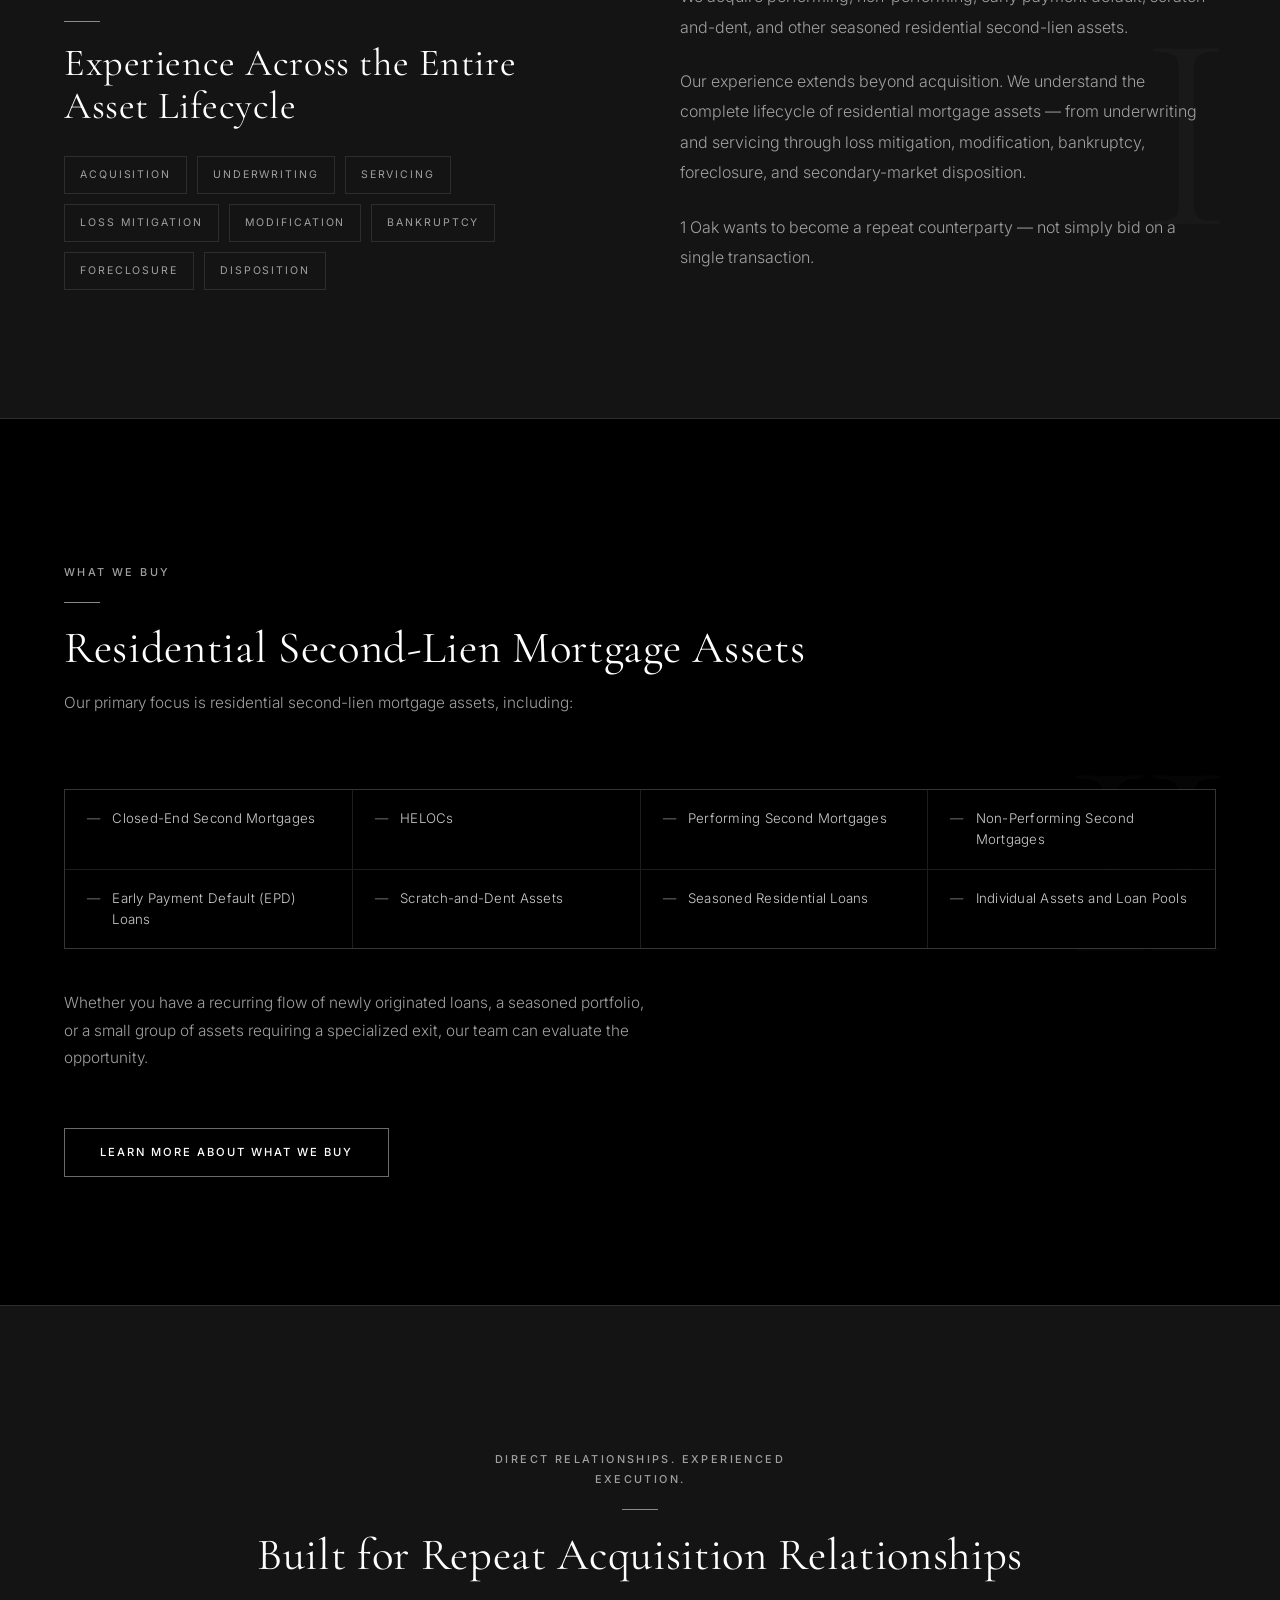
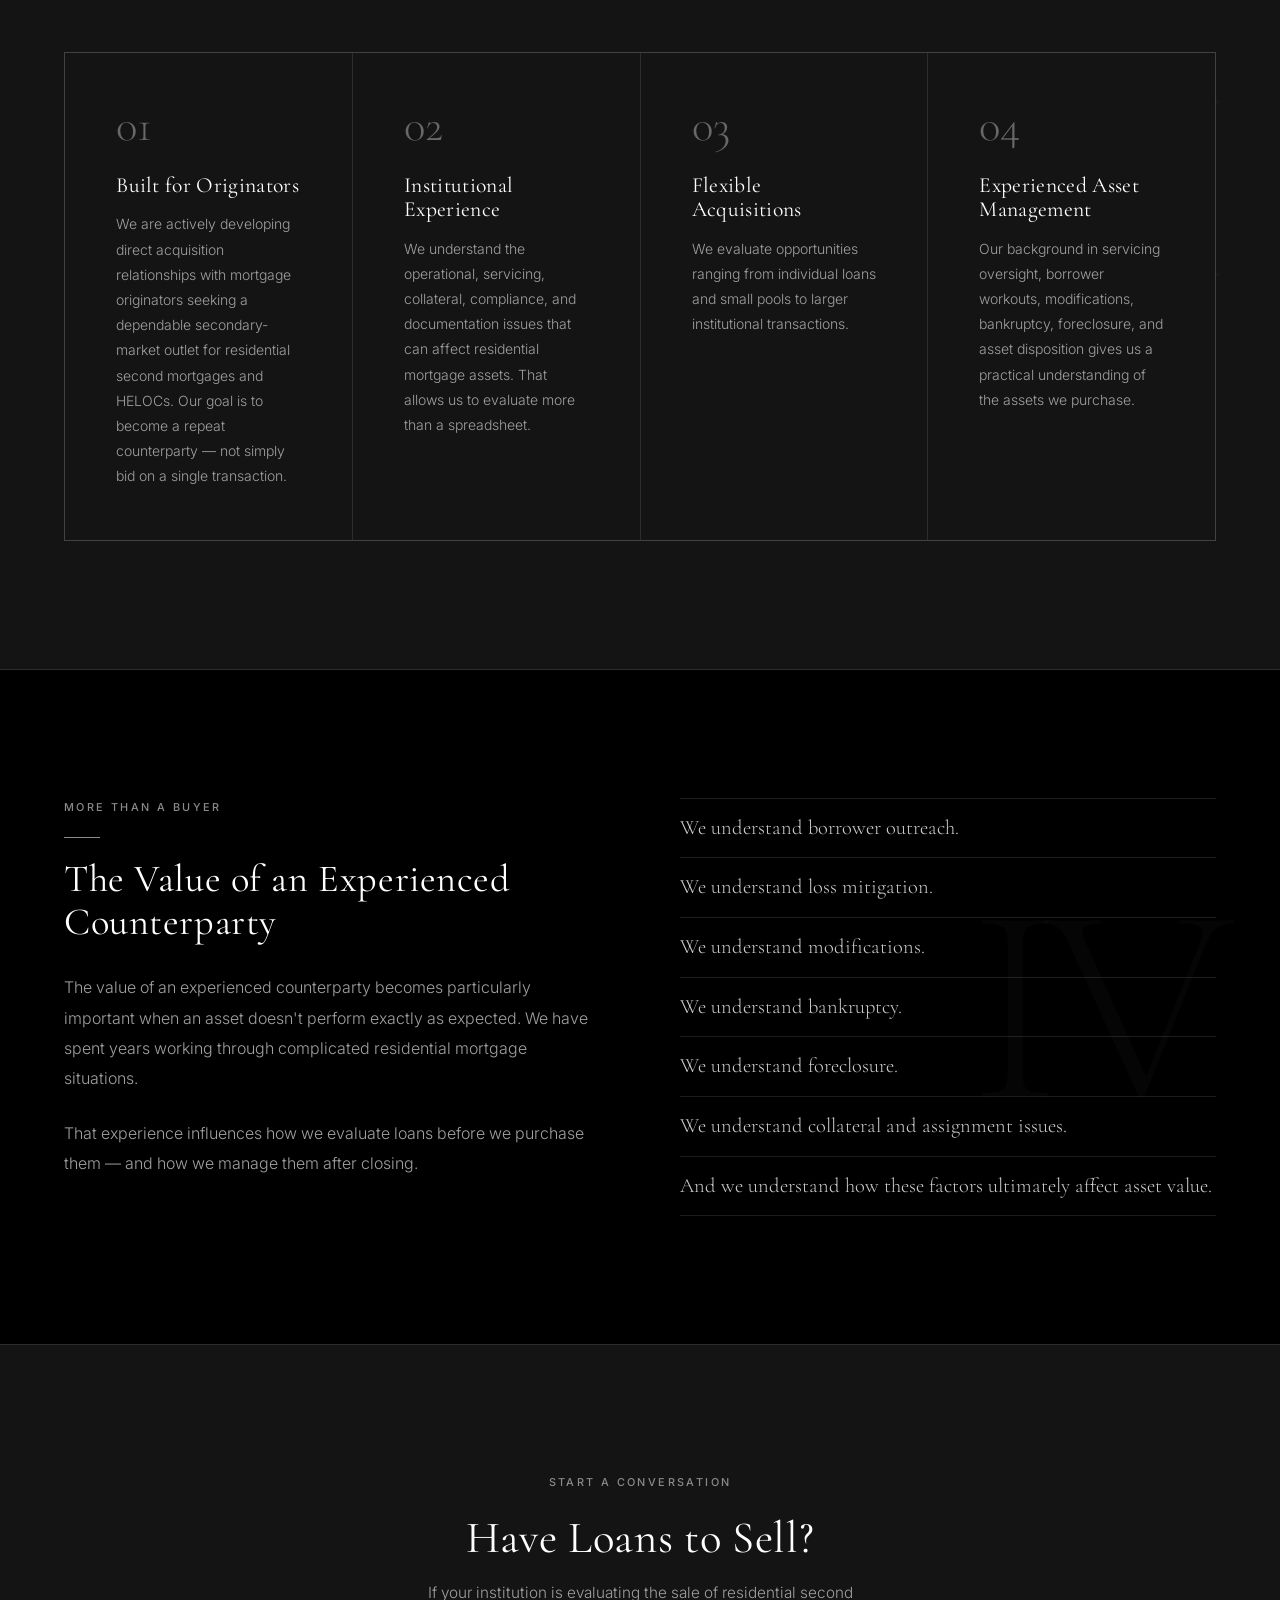
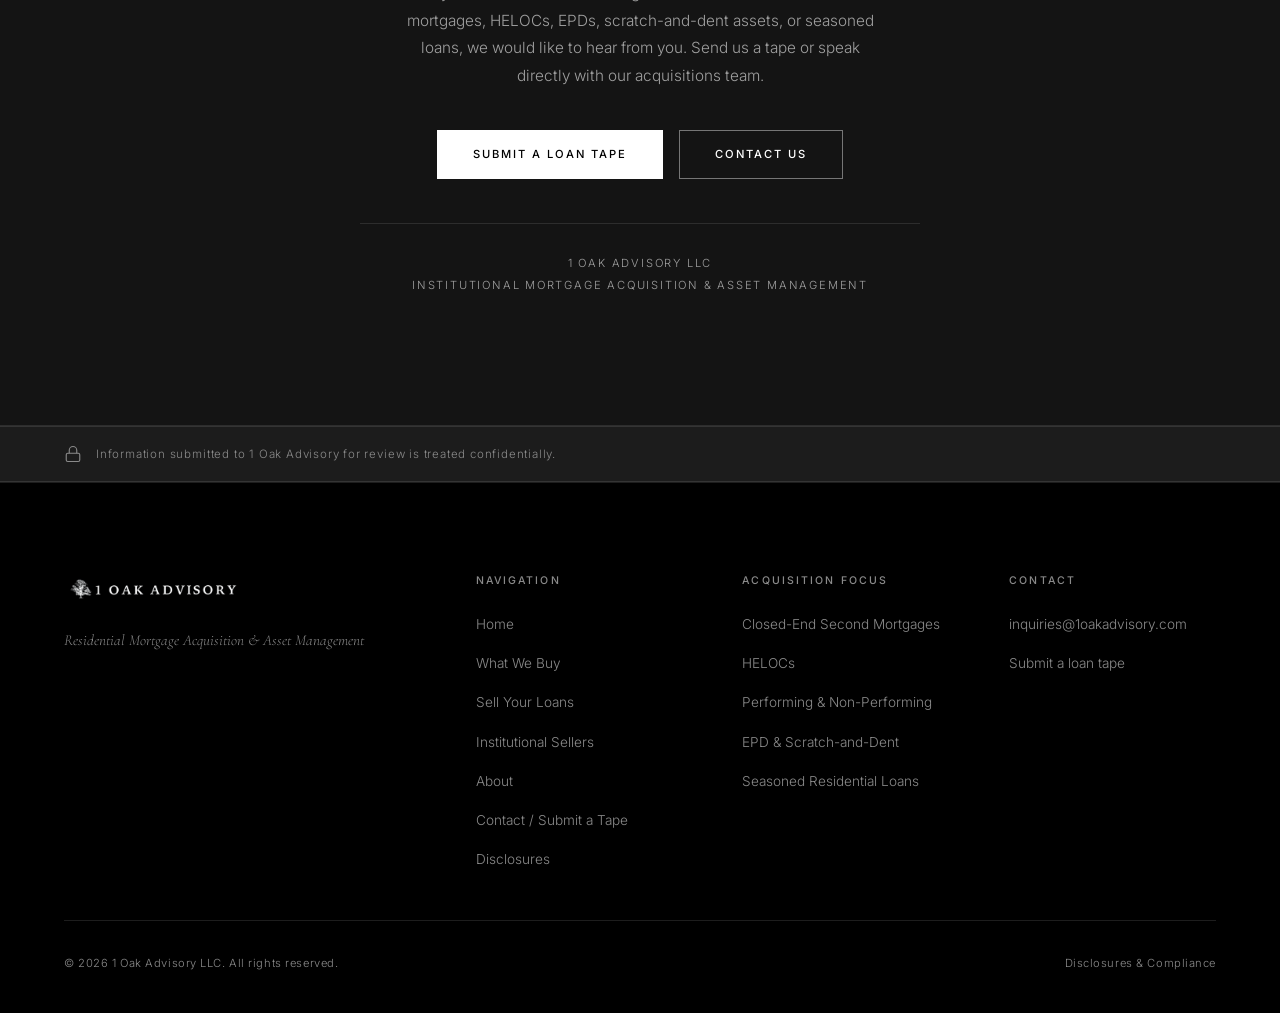
==== commit 397de7c1: "Restore client copy and mockup intent found by coverage audit A line-by-line audit of all six client" ====
--- a/index.html
+++ b/index.html
@@ -13,6 +13,9 @@
   <meta property="og:title" content="1 Oak Advisory — Residential Second Mortgage &amp; HELOC Buyer">
   <meta property="og:description" content="A direct, experienced counterparty for mortgage originators and financial institutions selling residential second mortgages and HELOCs.">
   <meta property="og:image" content="https://www.1oakadvisory.com/assets/og.png">
+  <meta property="og:image:width" content="1200">
+  <meta property="og:image:height" content="630">
+  <meta property="og:image:alt" content="1 Oak Advisory — Residential Second Mortgages &amp; HELOCs">
   <meta name="twitter:card" content="summary_large_image">
   <meta name="twitter:title" content="1 Oak Advisory — Residential Second Mortgage &amp; HELOC Buyer">
   <meta name="twitter:description" content="A direct, experienced counterparty for mortgage originators and financial institutions selling residential second mortgages and HELOCs.">
@@ -57,7 +60,7 @@
         <li><a href="index.html" class="active">Home</a></li>
         <li><a href="what-we-buy.html">What We Buy</a></li>
         <li><a href="sell-your-loans.html">Sell Your Loans</a></li>
-        <li><a href="originators.html">Originators</a></li>
+        <li><a href="originators.html">Institutional Sellers</a></li>
         <li><a href="about.html">About</a></li>
         <li><a href="contact.html" class="nav__cta">Submit a Tape</a></li>
       </ul>
@@ -73,7 +76,7 @@
       <li><a href="index.html">Home</a></li>
       <li><a href="what-we-buy.html">What We Buy</a></li>
       <li><a href="sell-your-loans.html">Sell Your Loans</a></li>
-      <li><a href="originators.html">Originators &amp; Institutional Sellers</a></li>
+      <li><a href="originators.html">Institutional Sellers</a></li>
       <li><a href="about.html">About</a></li>
       <li><a href="contact.html">Submit a Tape</a></li>
     </ul>
@@ -96,7 +99,7 @@
       <p class="hero__body">1 Oak Advisory is an experienced purchaser of residential second mortgages and home equity lines of credit, with a focus on building direct relationships with mortgage originators, banks, credit unions, funds, and other institutional sellers.</p>
       <div class="hero__actions">
         <a href="sell-your-loans.html" class="btn btn--primary">Sell Loans to 1 Oak</a>
-        <a href="contact.html" class="btn btn--outline">Contact Our Acquisitions Team</a>
+        <a href="contact.html#speak" class="btn btn--outline">Contact Our Acquisitions Team</a>
       </div>
     </div>
   </section>
@@ -105,7 +108,7 @@
   <section class="statement">
     <div class="container">
       <blockquote class="statement__inner fade-in">
-        <p class="statement__quote">We understand the issues that affect these assets.<br>That allows us to evaluate more than a spreadsheet.</p>
+        <p class="statement__quote">Experience allows us to evaluate opportunities efficiently, understand complicated assets, and provide sellers with a reliable path to liquidity.</p>
         <cite class="statement__attr">— 1 Oak Advisory</cite>
       </blockquote>
     </div>
@@ -118,7 +121,7 @@
         <div>
           <p class="label">Our Experience</p>
           <div class="divider"></div>
-          <h2 class="two-col__title">Beyond the Acquisition</h2>
+          <h2 class="two-col__title">Experience Across the Entire Asset Lifecycle</h2>
           <ul class="lifecycle">
             <li>Acquisition</li>
             <li>Underwriting</li>
@@ -133,7 +136,7 @@
         <div class="about-text">
           <p>We acquire performing, non-performing, early payment default, scratch-and-dent, and other seasoned residential second-lien assets.</p>
           <p>Our experience extends beyond acquisition. We understand the complete lifecycle of residential mortgage assets — from underwriting and servicing through loss mitigation, modification, bankruptcy, foreclosure, and secondary-market disposition.</p>
-          <p>That experience allows us to evaluate opportunities efficiently, understand complicated assets, and provide sellers with a reliable path to liquidity.</p>
+          <p>1 Oak wants to become a repeat counterparty — not simply bid on a single transaction.</p>
         </div>
       </div>
     </div>
@@ -172,9 +175,9 @@
   <section class="section section--charcoal section--watermark" data-watermark="III">
     <div class="container">
       <div class="section__header section__header--center fade-in">
-        <p class="label">Why 1 Oak</p>
+        <p class="label">Direct Relationships. Experienced Execution.</p>
         <div class="divider divider--center"></div>
-        <h2>Direct Relationships. Experienced Execution.</h2>
+        <h2>Built for Repeat Acquisition Relationships</h2>
       </div>
 
       <div class="pillars pillars--4">
@@ -186,7 +189,7 @@
         <div class="pillar">
           <div class="pillar__number">02</div>
           <h3 class="pillar__title">Institutional Experience</h3>
-          <p class="pillar__body">We understand the operational, servicing, collateral, compliance, and documentation issues that can affect residential mortgage assets.</p>
+          <p class="pillar__body">We understand the operational, servicing, collateral, compliance, and documentation issues that can affect residential mortgage assets. That allows us to evaluate more than a spreadsheet.</p>
         </div>
         <div class="pillar">
           <div class="pillar__number">03</div>
@@ -232,12 +235,12 @@
   <section class="section section--charcoal">
     <div class="container">
       <div class="cta fade-in">
-        <p class="label">Have Loans to Sell?</p>
-        <h2>A Reliable Path to Liquidity</h2>
+        <p class="label">Start a Conversation</p>
+        <h2>Have Loans to Sell?</h2>
         <p>If your institution is evaluating the sale of residential second mortgages, HELOCs, EPDs, scratch-and-dent assets, or seasoned loans, we would like to hear from you. Send us a tape or speak directly with our acquisitions team.</p>
         <div class="section__actions section__actions--center">
           <a href="contact.html" class="btn btn--primary">Submit a Loan Tape</a>
-          <a href="contact.html" class="btn btn--outline">Contact Us</a>
+          <a href="contact.html#speak" class="btn btn--outline">Contact Us</a>
         </div>
         <p class="cta__signature">1 Oak Advisory LLC<br>Institutional Mortgage Acquisition &amp; Asset Management</p>
       </div>
@@ -271,7 +274,7 @@
             <li><a href="index.html">Home</a></li>
             <li><a href="what-we-buy.html">What We Buy</a></li>
             <li><a href="sell-your-loans.html">Sell Your Loans</a></li>
-            <li><a href="originators.html">Originators &amp; Institutional Sellers</a></li>
+            <li><a href="originators.html">Institutional Sellers</a></li>
             <li><a href="about.html">About</a></li>
             <li><a href="contact.html">Contact / Submit a Tape</a></li>
             <li><a href="disclosures.html">Disclosures</a></li>
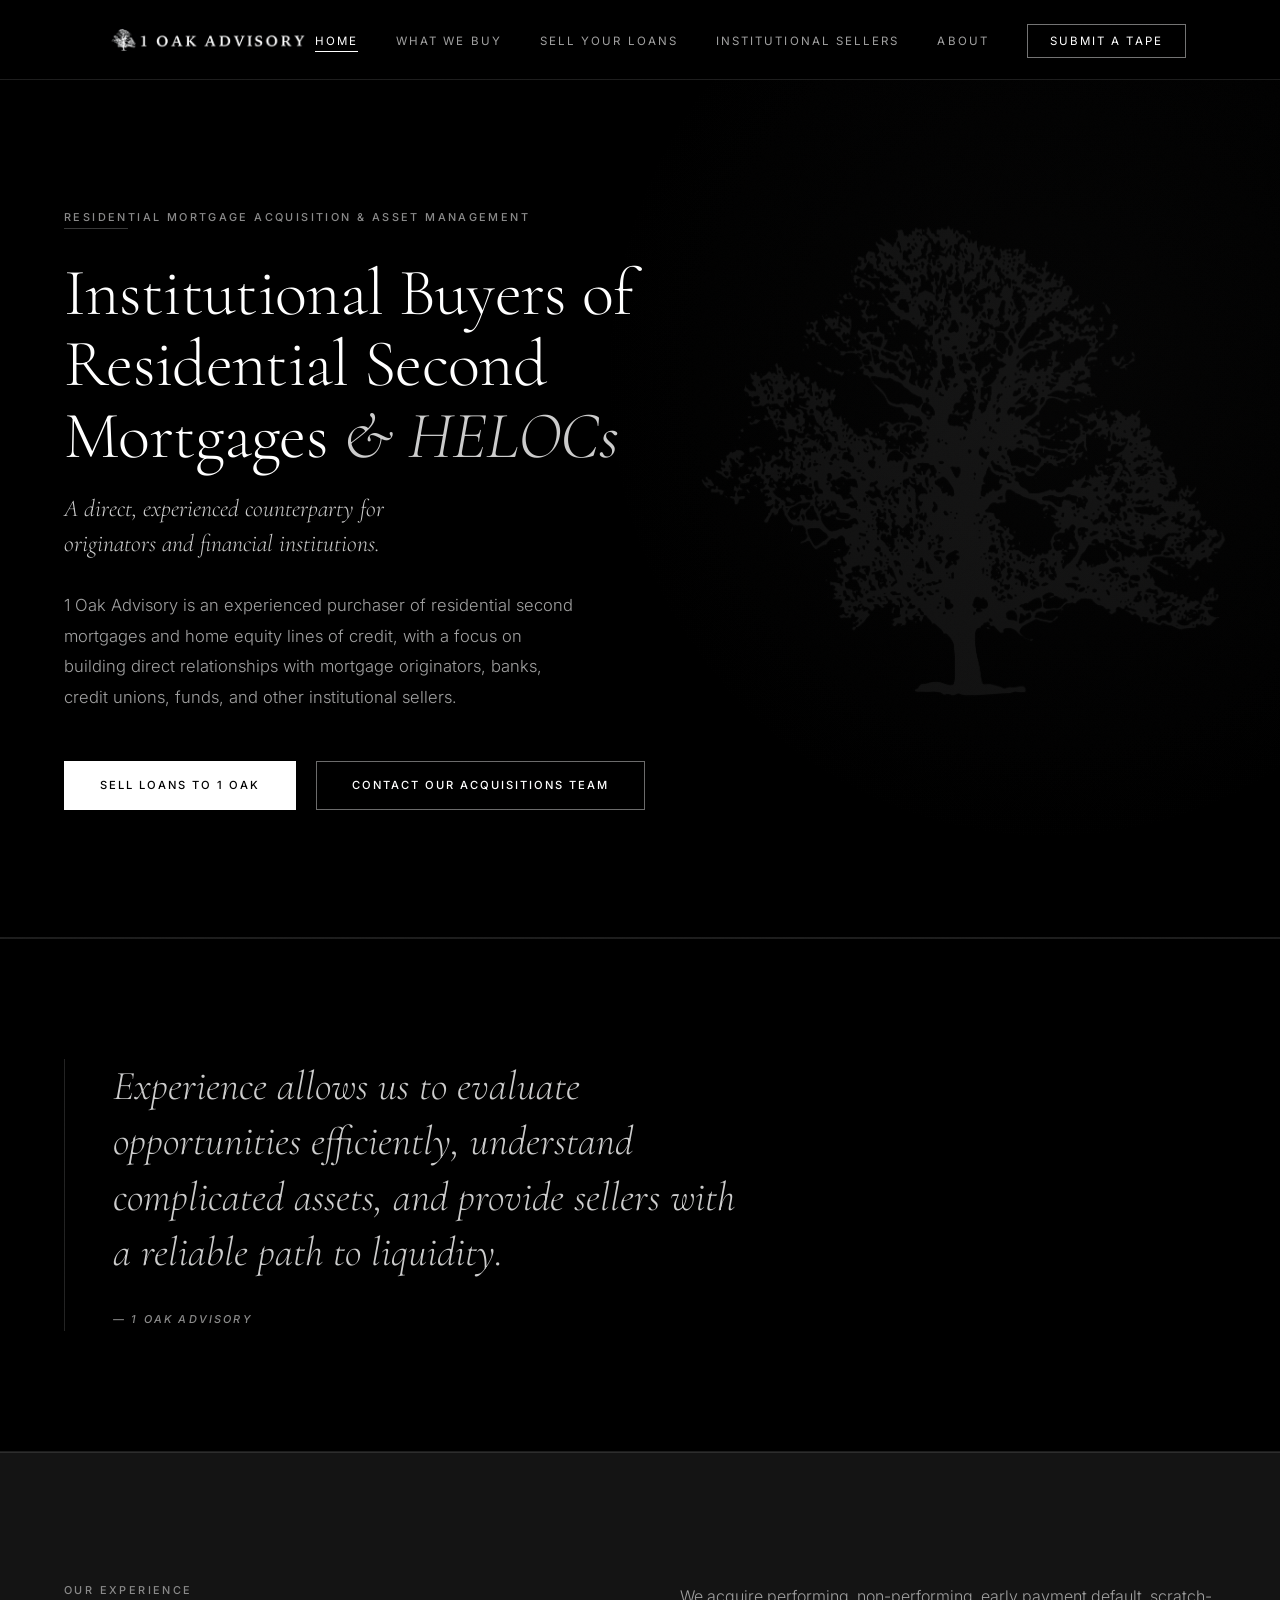
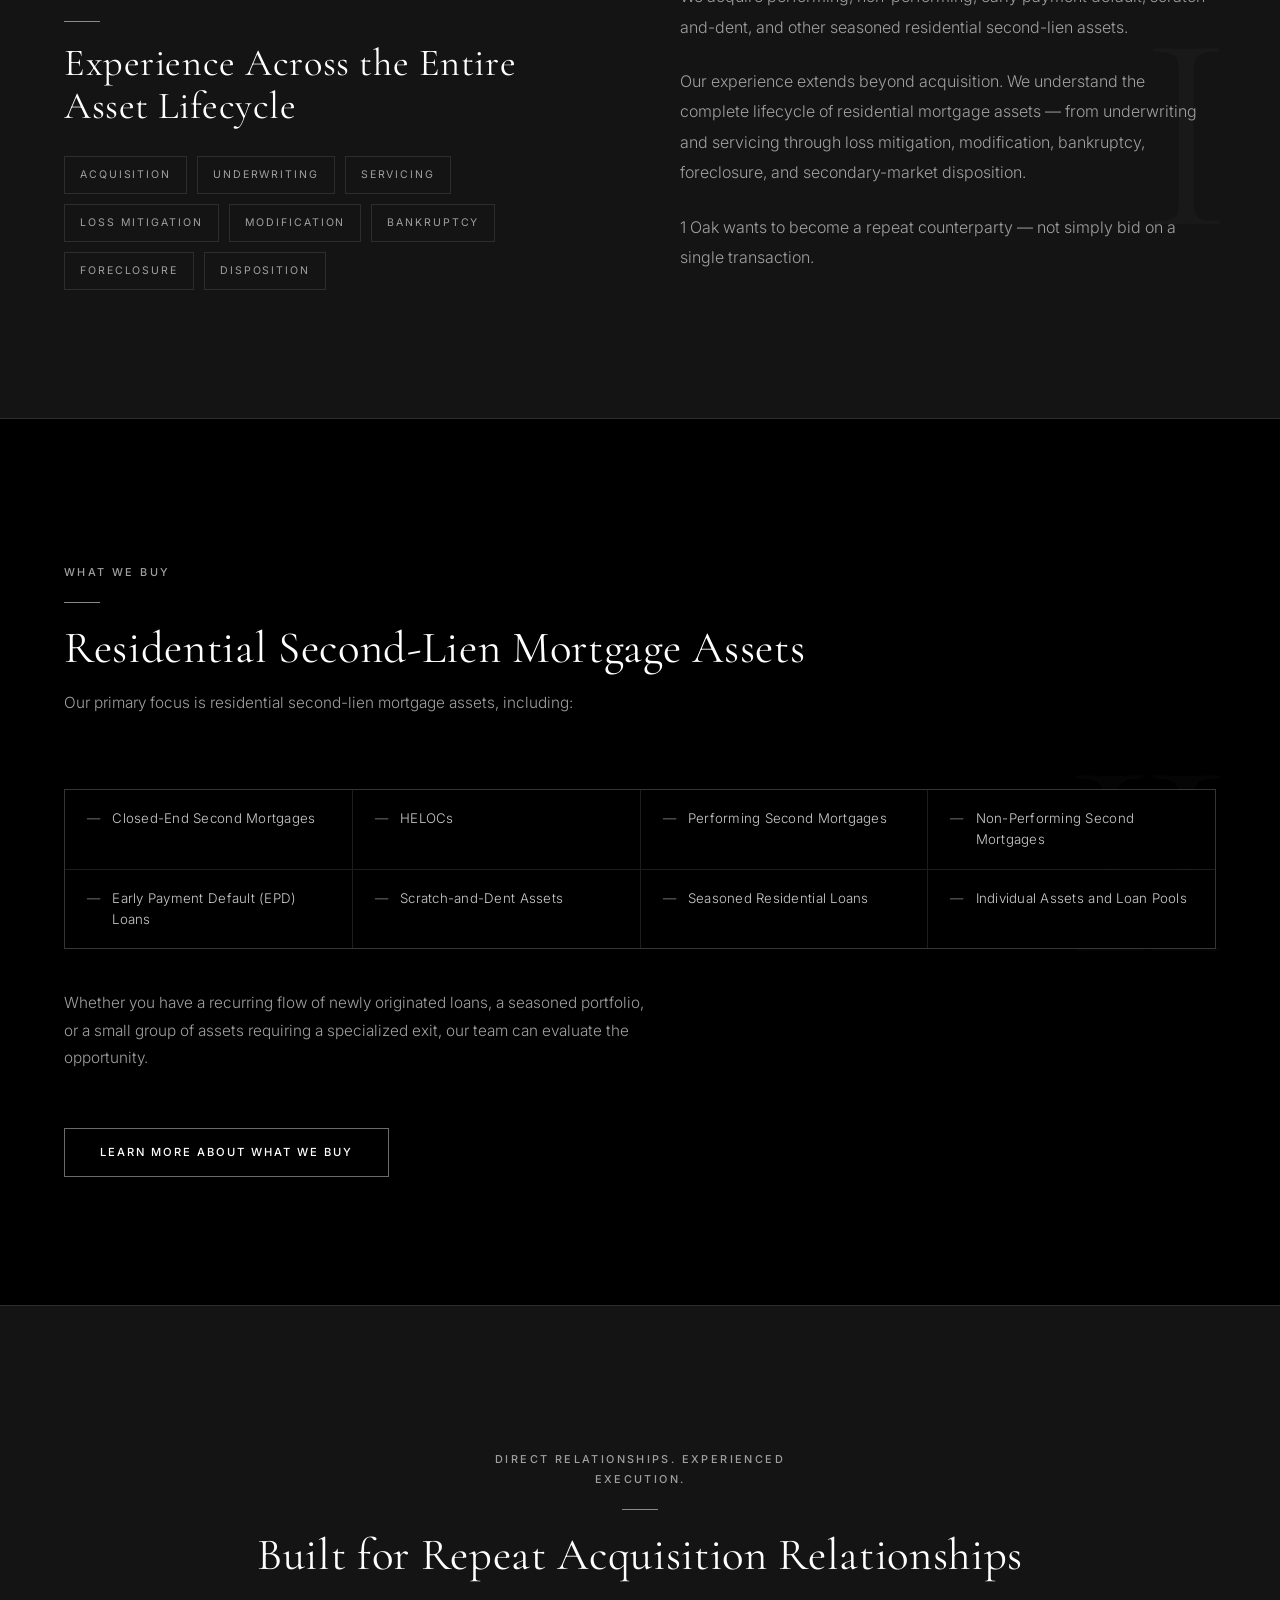
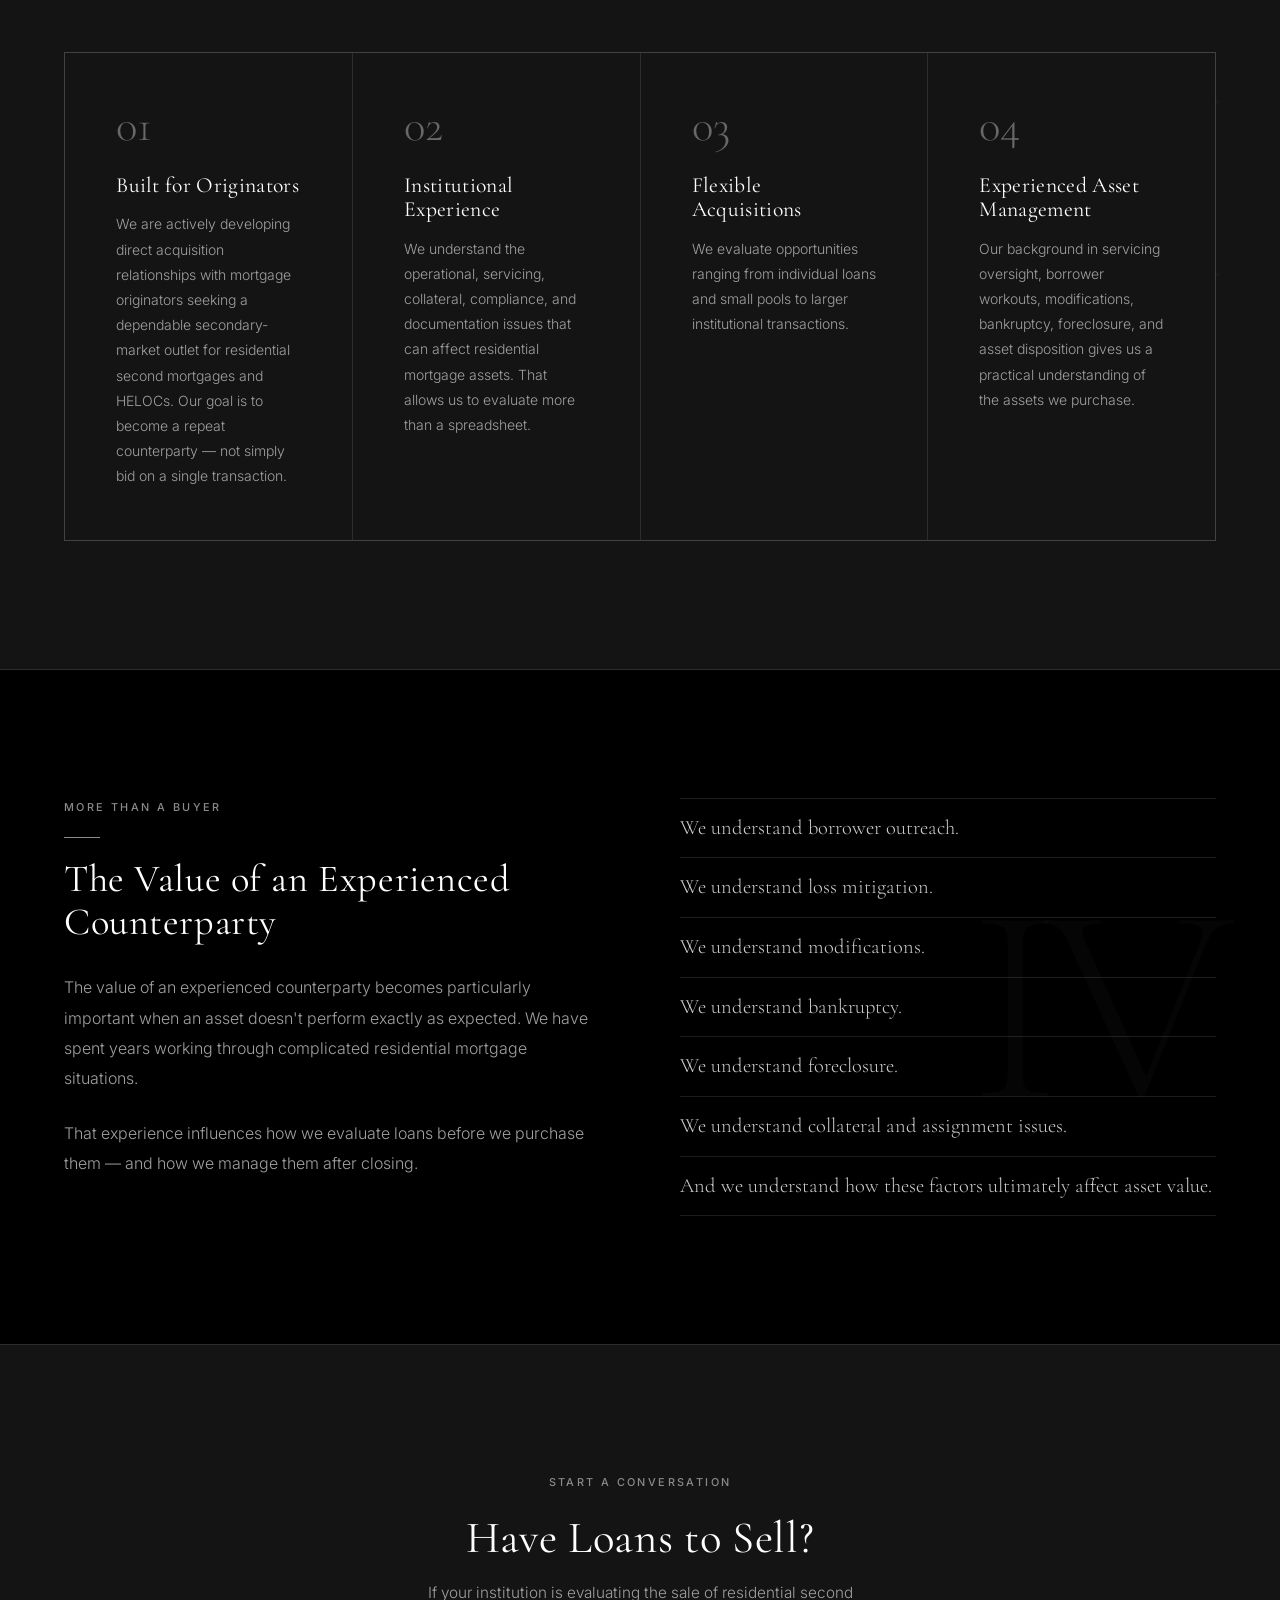
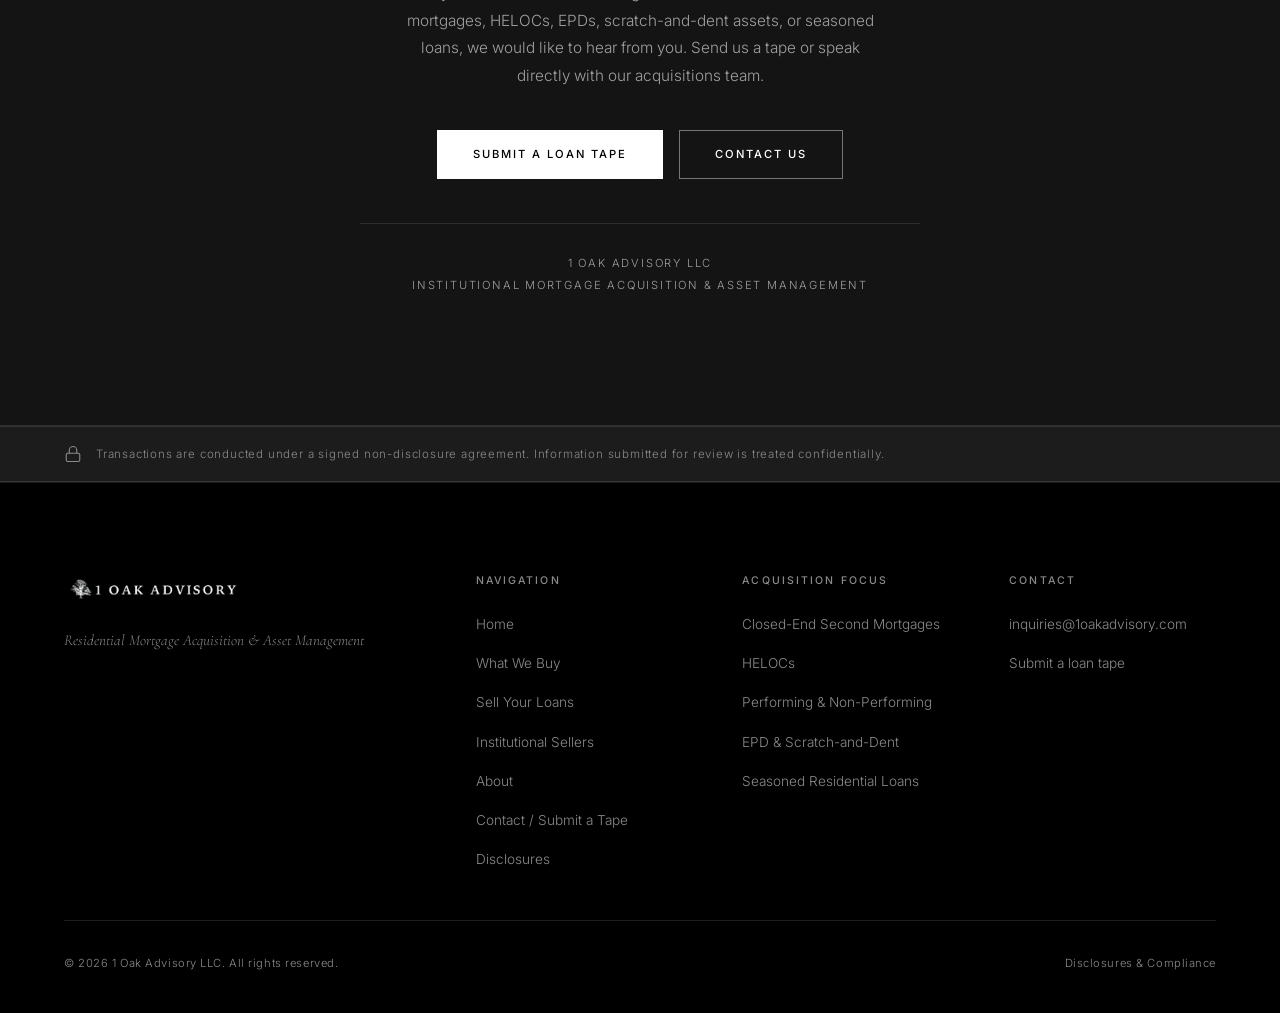
==== commit 60c3e8bb: "Correct confidentiality copy: NDA-governed, borrower data needed for diligence Client correction: tr" ====
--- a/index.html
+++ b/index.html
@@ -256,7 +256,7 @@
         <rect x="3" y="11" width="18" height="11" rx="2"/>
         <path d="M7 11V7a5 5 0 0 1 10 0v4"/>
       </svg>
-      <p class="conf-bar__text">Information submitted to 1 Oak Advisory for review is treated confidentially.</p>
+      <p class="conf-bar__text">Transactions are conducted under a signed non-disclosure agreement. Information submitted for review is treated confidentially.</p>
     </div>
   </div>
 
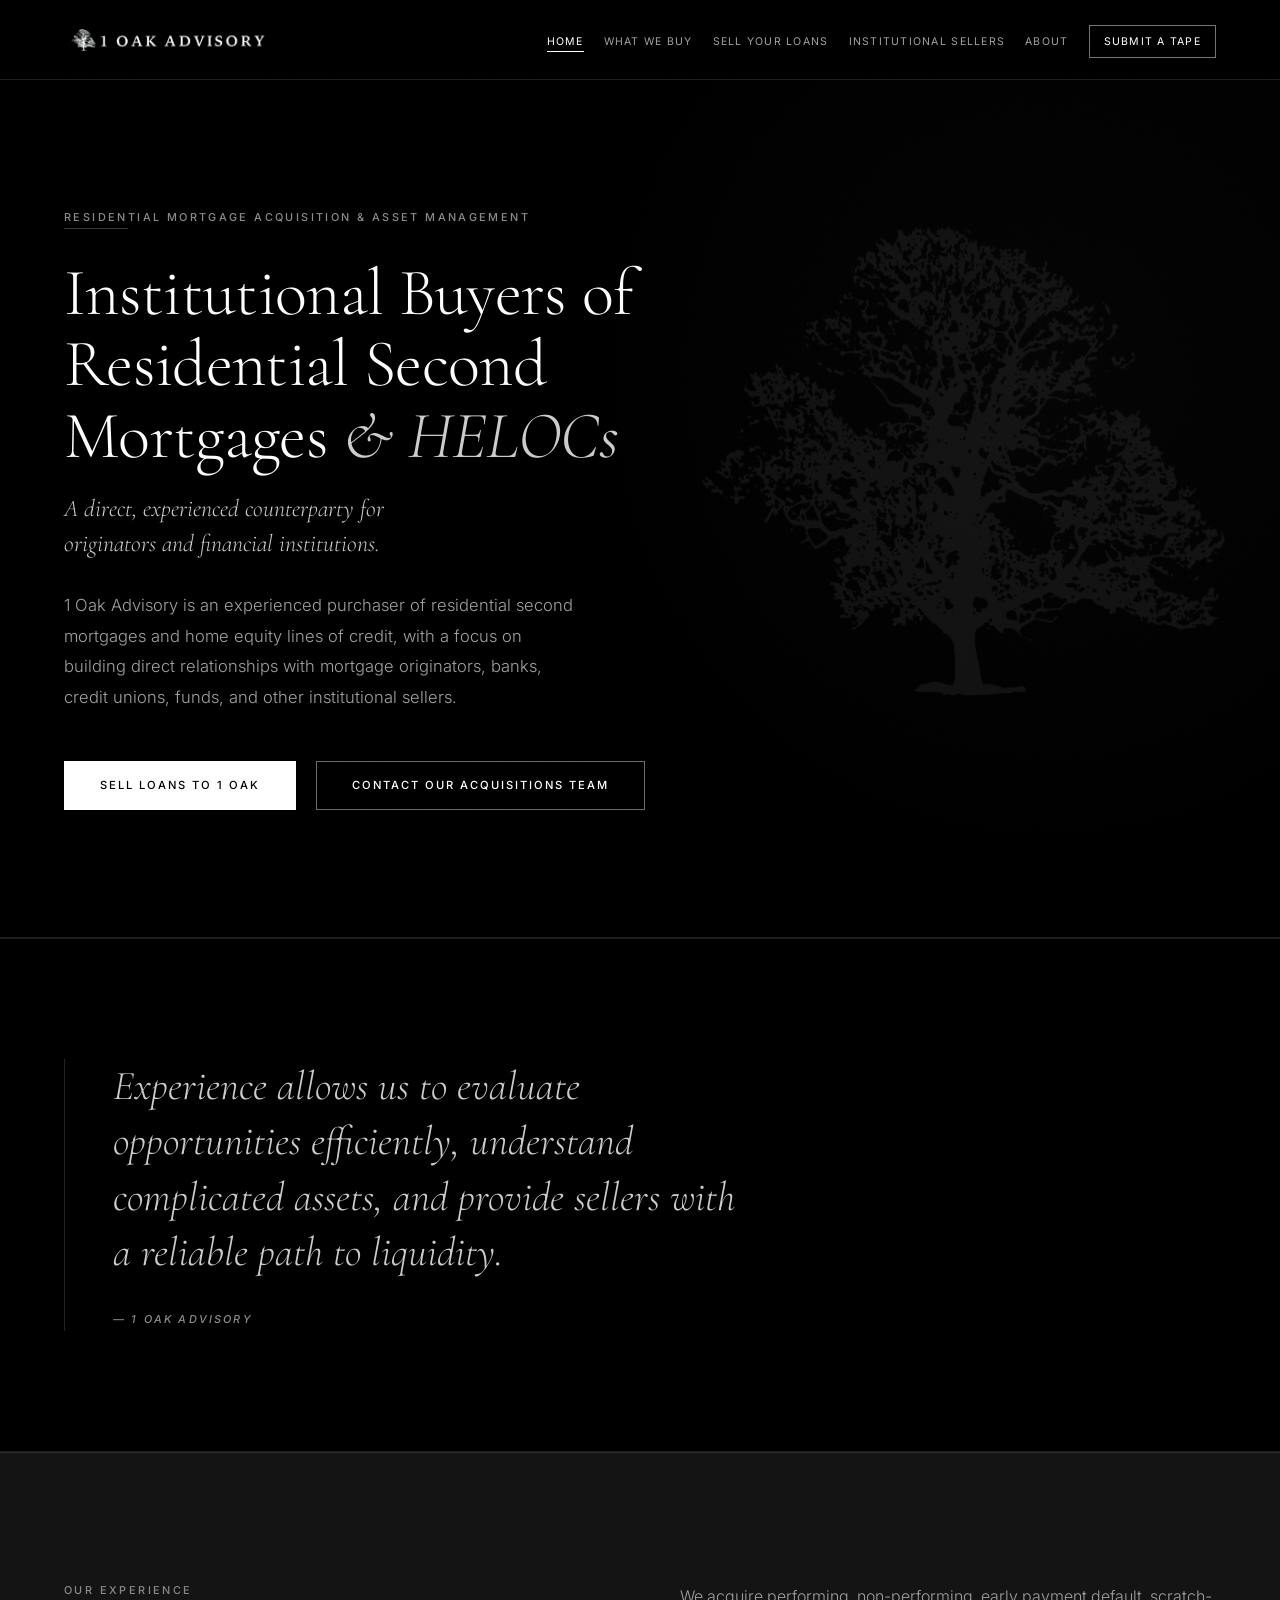
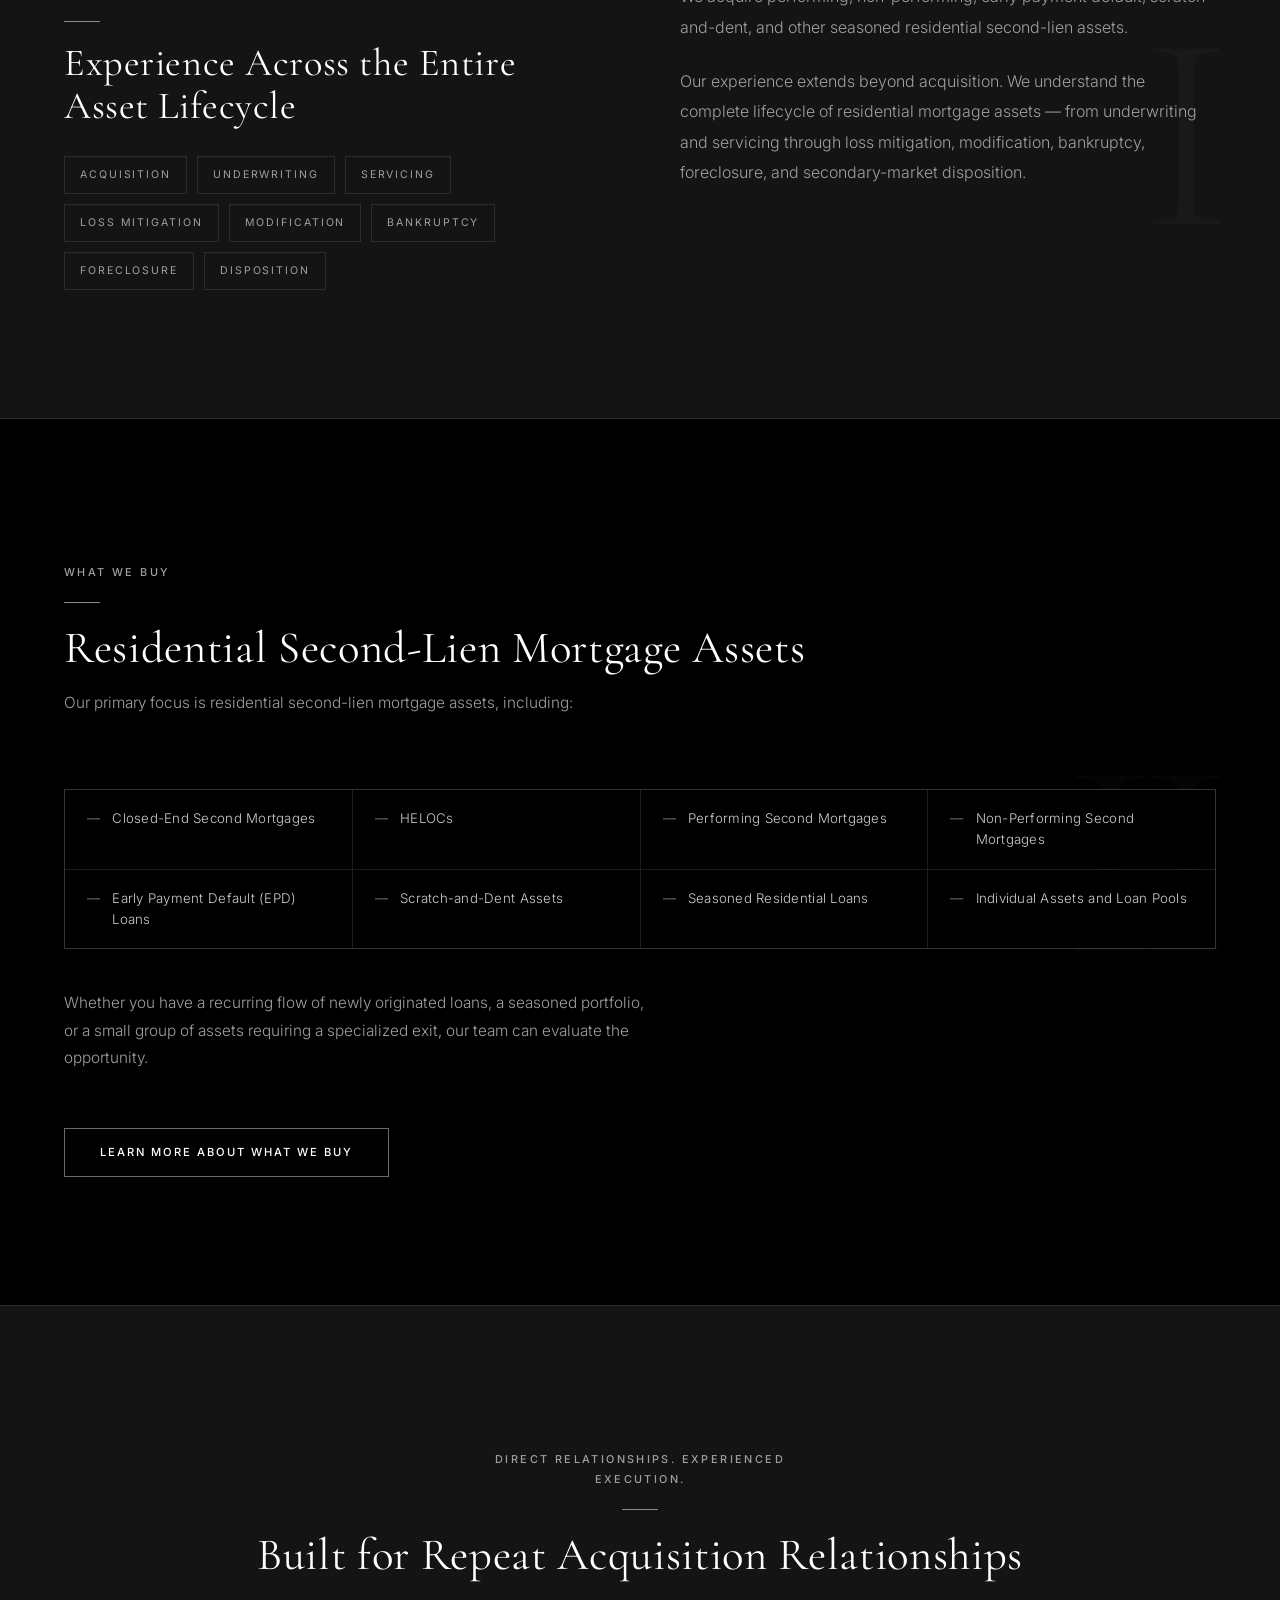
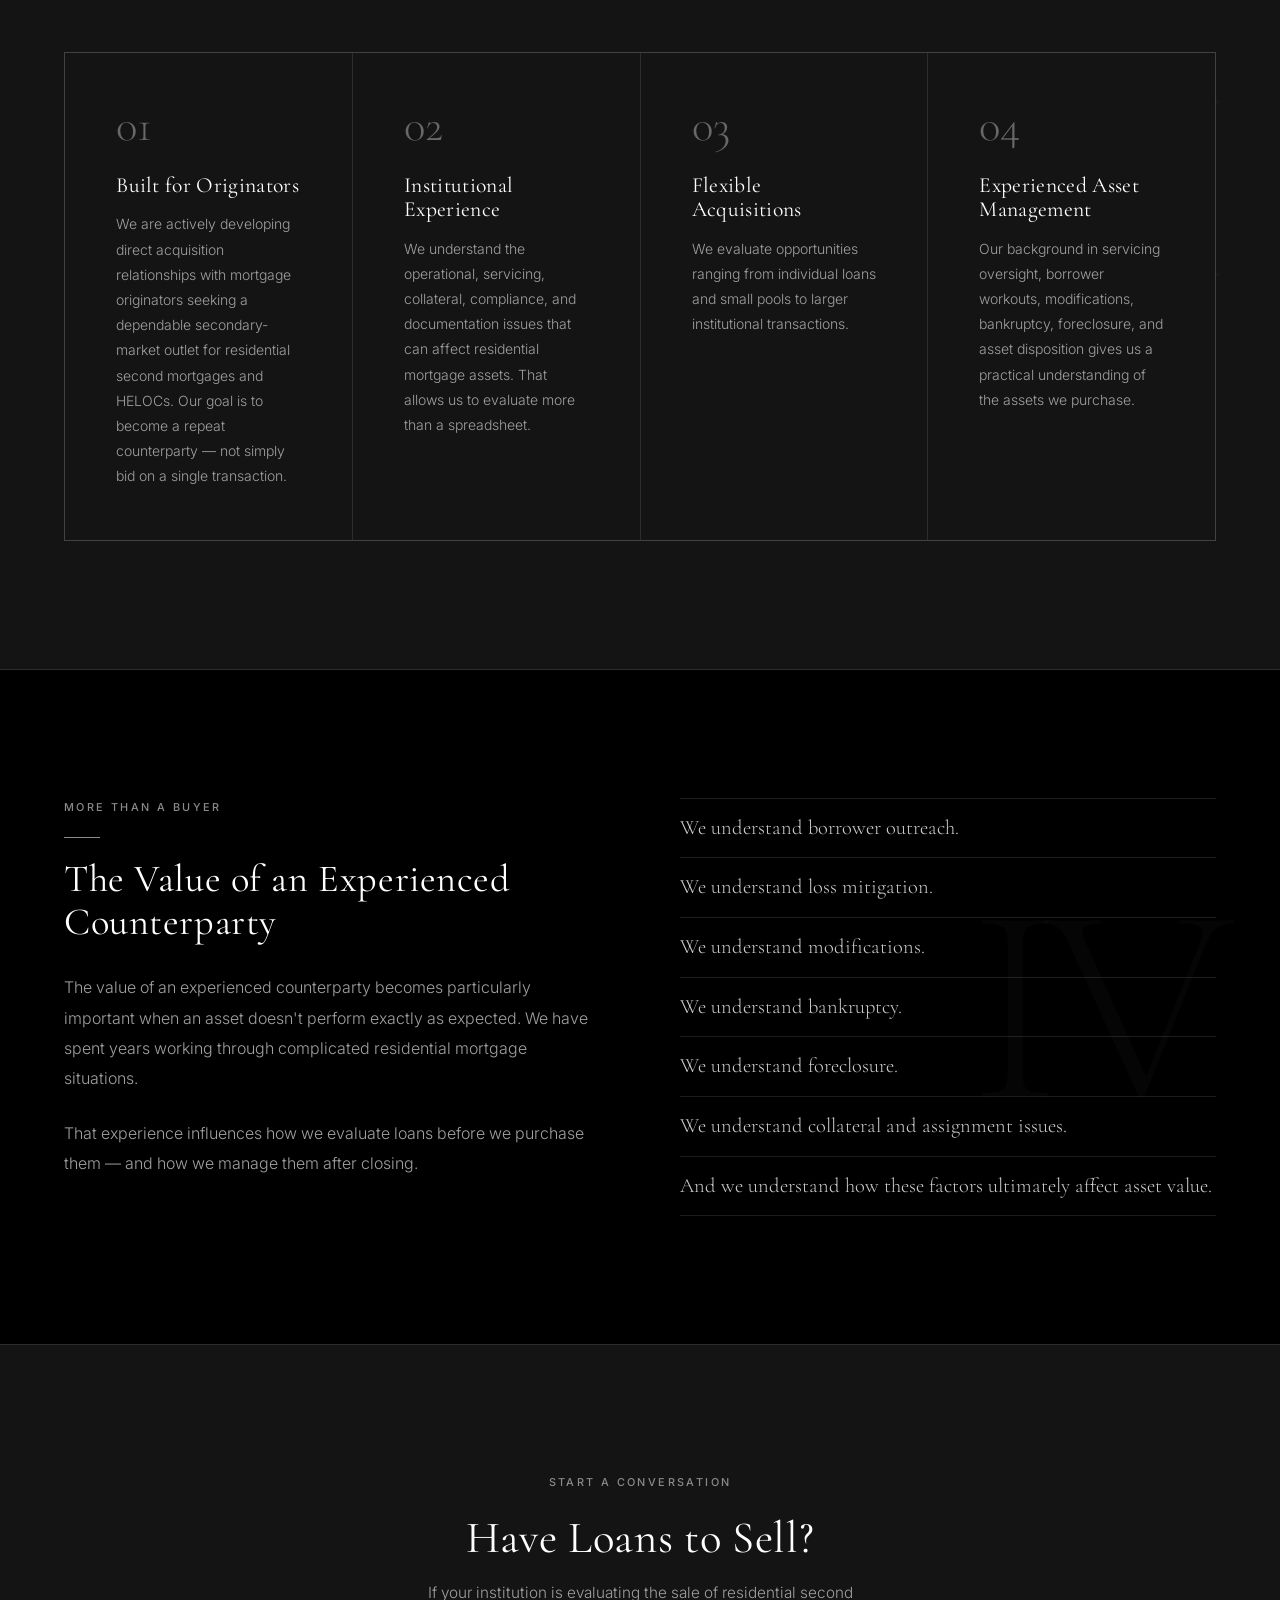
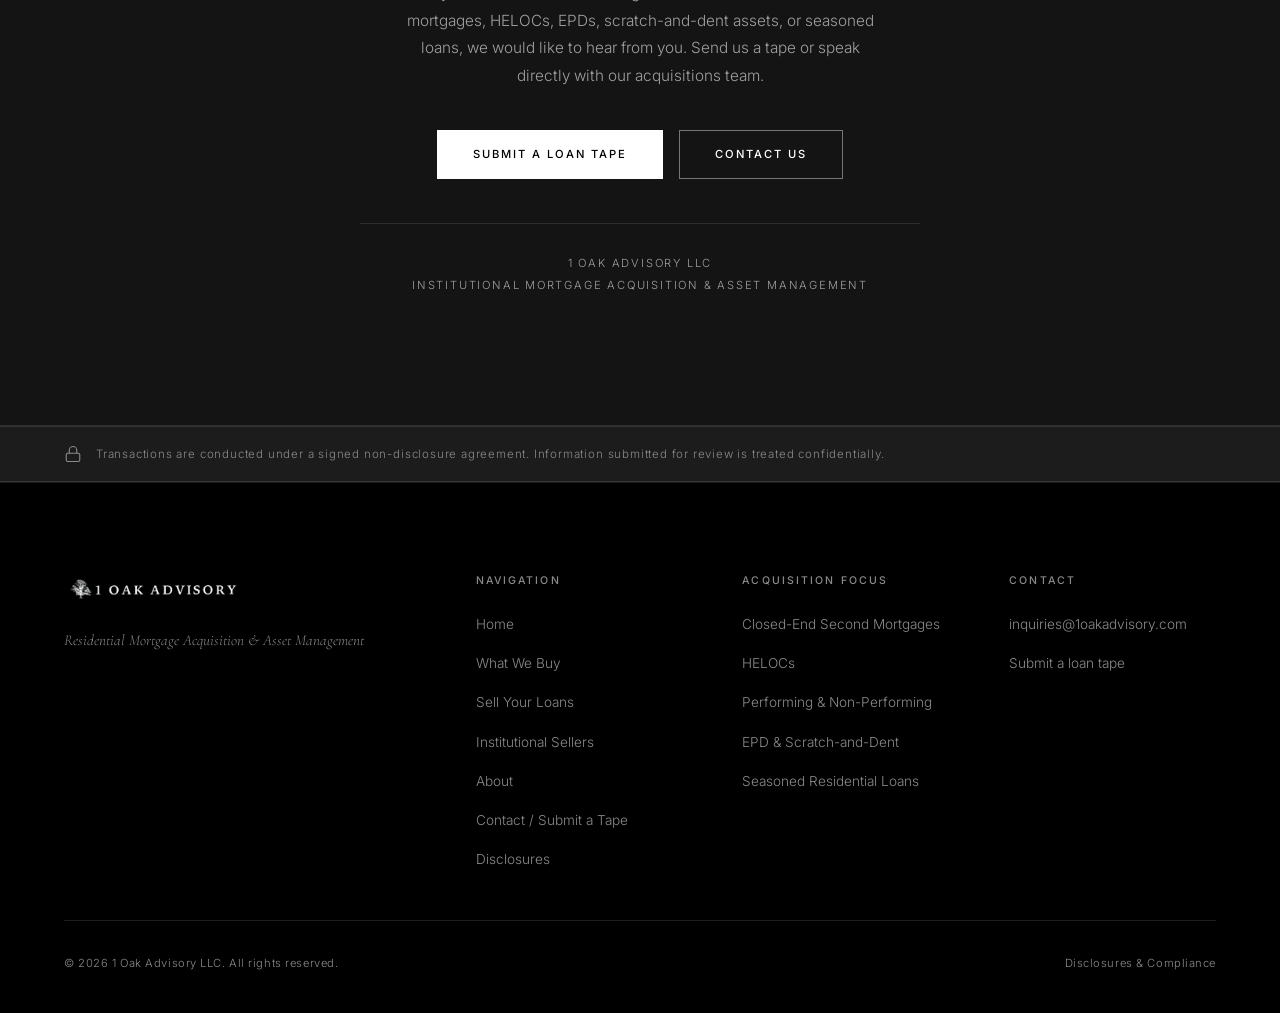
==== commit 8f3ec4c2: "Fix defects found by the final seven-lens audit Confirmed by adversarial verification (9 of 21 repor" ====
--- a/index.html
+++ b/index.html
@@ -136,7 +136,6 @@
         <div class="about-text">
           <p>We acquire performing, non-performing, early payment default, scratch-and-dent, and other seasoned residential second-lien assets.</p>
           <p>Our experience extends beyond acquisition. We understand the complete lifecycle of residential mortgage assets — from underwriting and servicing through loss mitigation, modification, bankruptcy, foreclosure, and secondary-market disposition.</p>
-          <p>1 Oak wants to become a repeat counterparty — not simply bid on a single transaction.</p>
         </div>
       </div>
     </div>
--- a/css/styles.css
+++ b/css/styles.css
@@ -103,6 +103,11 @@
 @media (hover: hover) and (pointer: fine) {
   * { cursor: none !important; }
 
+  /* Form fields keep the native pointer — the replacement ring lags and cannot
+     show a text-insertion point. */
+  input, textarea, select,
+  input[type="file"]::file-selector-button { cursor: auto !important; }
+
   .cursor-ring {
     position: fixed;
     width: 40px;
@@ -227,7 +232,7 @@
 }
 
 .nav__inner {
-  max-width: var(--max-w);
+  max-width: calc(var(--max-w) + 2 * var(--pad-x));
   height: 100%;
   margin: 0 auto;
   padding: 0 var(--pad-x);
@@ -1440,6 +1445,7 @@
 .form-submit .form-hint { margin-top: 14px; }
 
 .form-success {
+  grid-column: 1 / -1;
   border: var(--border);
   background: var(--charcoal);
   padding: 18px 22px;
@@ -1469,7 +1475,7 @@
    Six items plus a ~211px logo: tighten spacing before the squeeze,
    then hand over to the hamburger. Scoped so the rules stop applying
    once .nav__links is hidden. */
-@media (min-width: 941px) and (max-width: 1200px) {
+@media (min-width: 1011px) and (max-width: 1300px) {
   .nav__links { gap: 20px; }
   .nav__links a { font-size: 0.66rem; letter-spacing: 0.12em; }
   .nav__links a.nav__cta { padding: 9px 14px !important; }
@@ -1477,7 +1483,9 @@
 
 .nav__links a { white-space: nowrap; }
 
-@media (max-width: 940px) {
+/* Six items — the longest of them "Institutional Sellers" — plus a ~211px logo
+   stop fitting below about 1010px even at the reduced sizing. */
+@media (max-width: 1010px) {
   .nav__links { display: none; }
   .nav__hamburger { display: flex; }
 }
@@ -1691,7 +1699,7 @@
 .form-group textarea:user-invalid { border-bottom-color: #c98b8b; }
 
 /* ---------- Mobile menu must never survive the desktop breakpoint ---------- */
-@media (min-width: 941px) {
+@media (min-width: 1011px) {
   .nav__mobile, .nav__mobile.open { display: none !important; }
 }
 
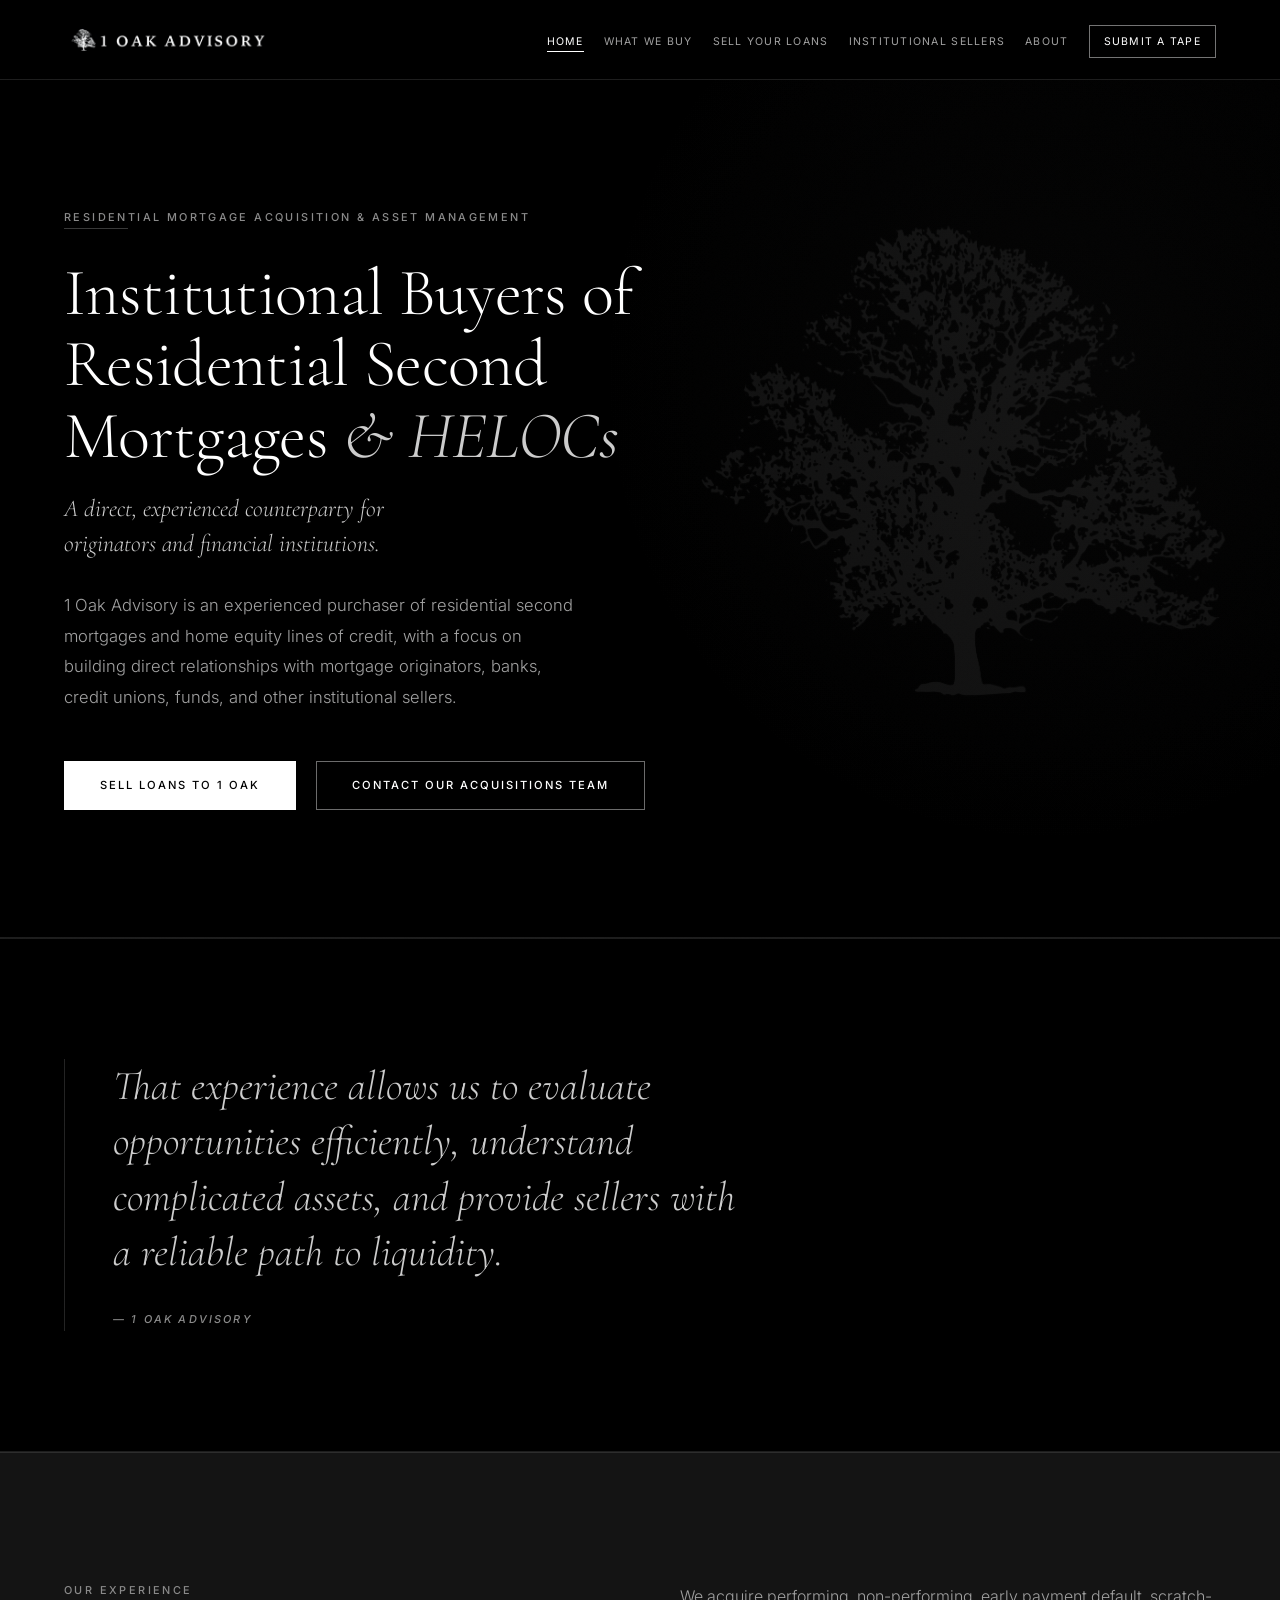
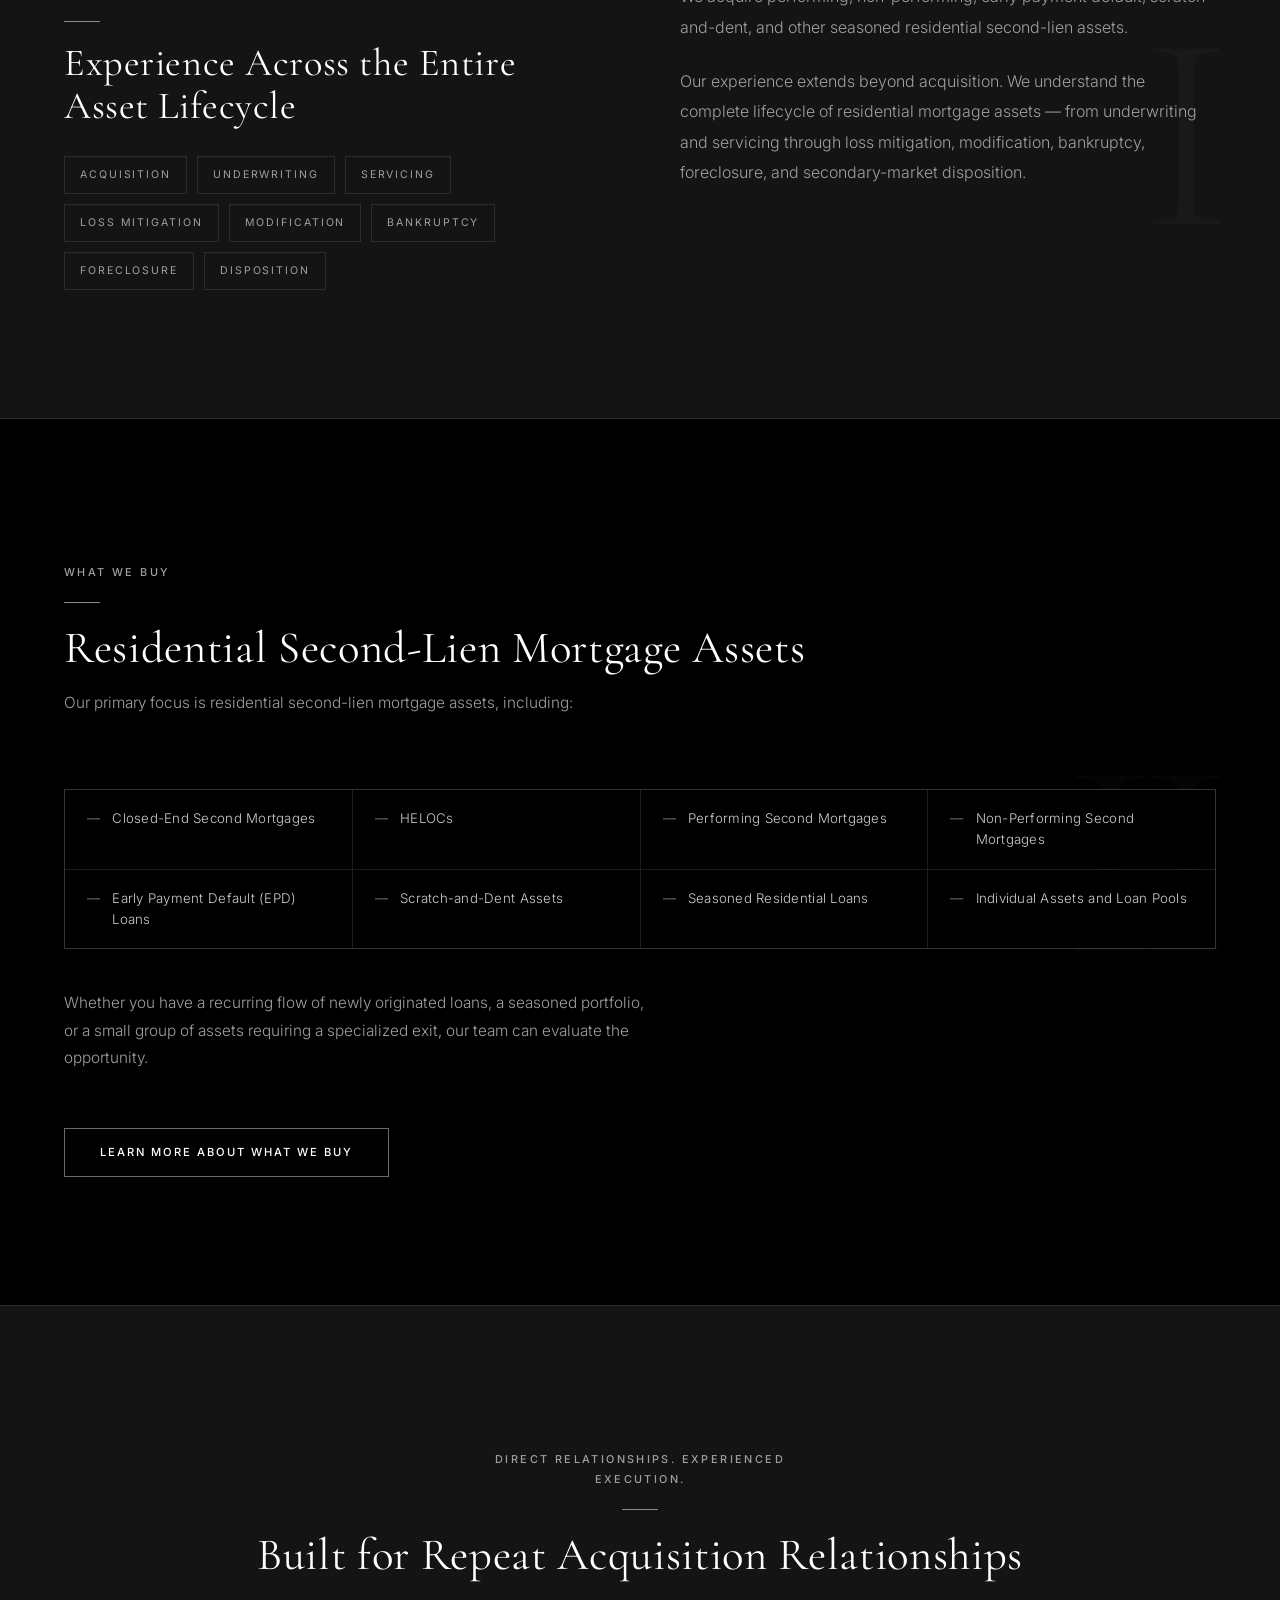
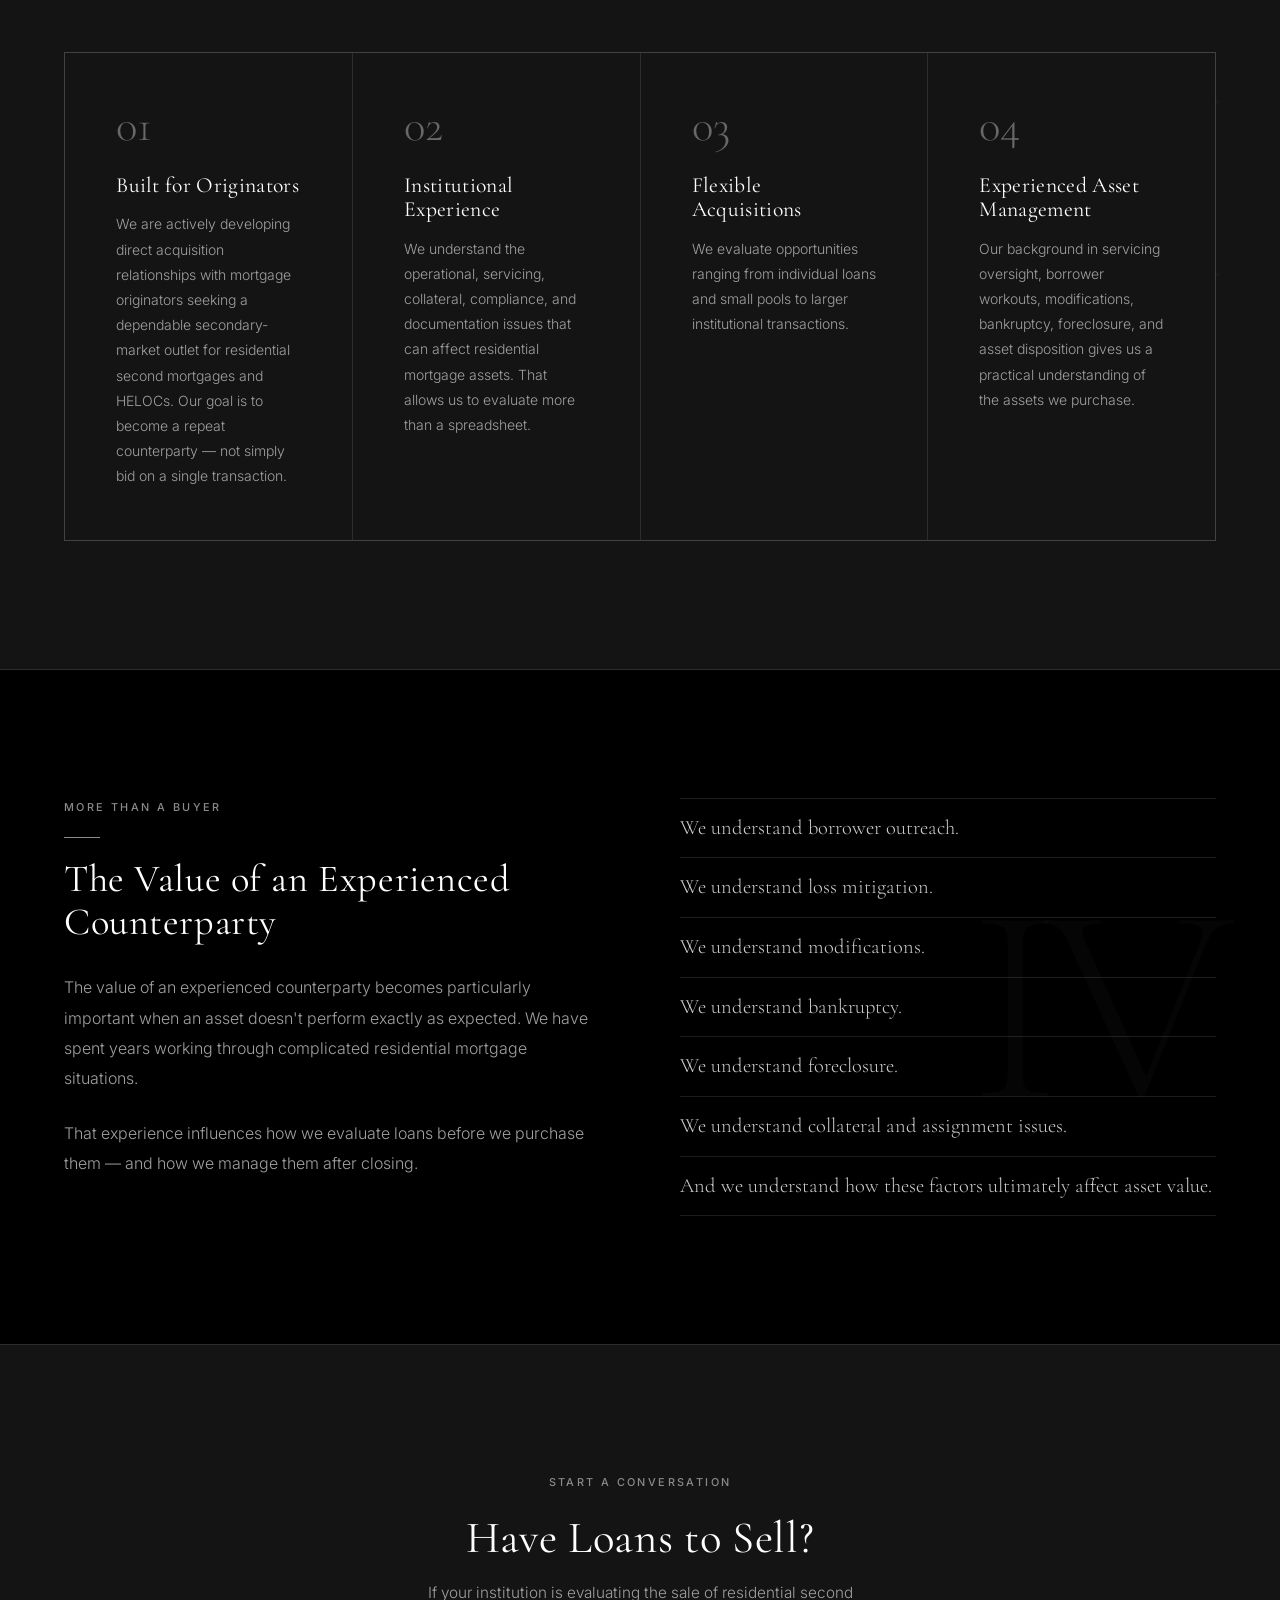
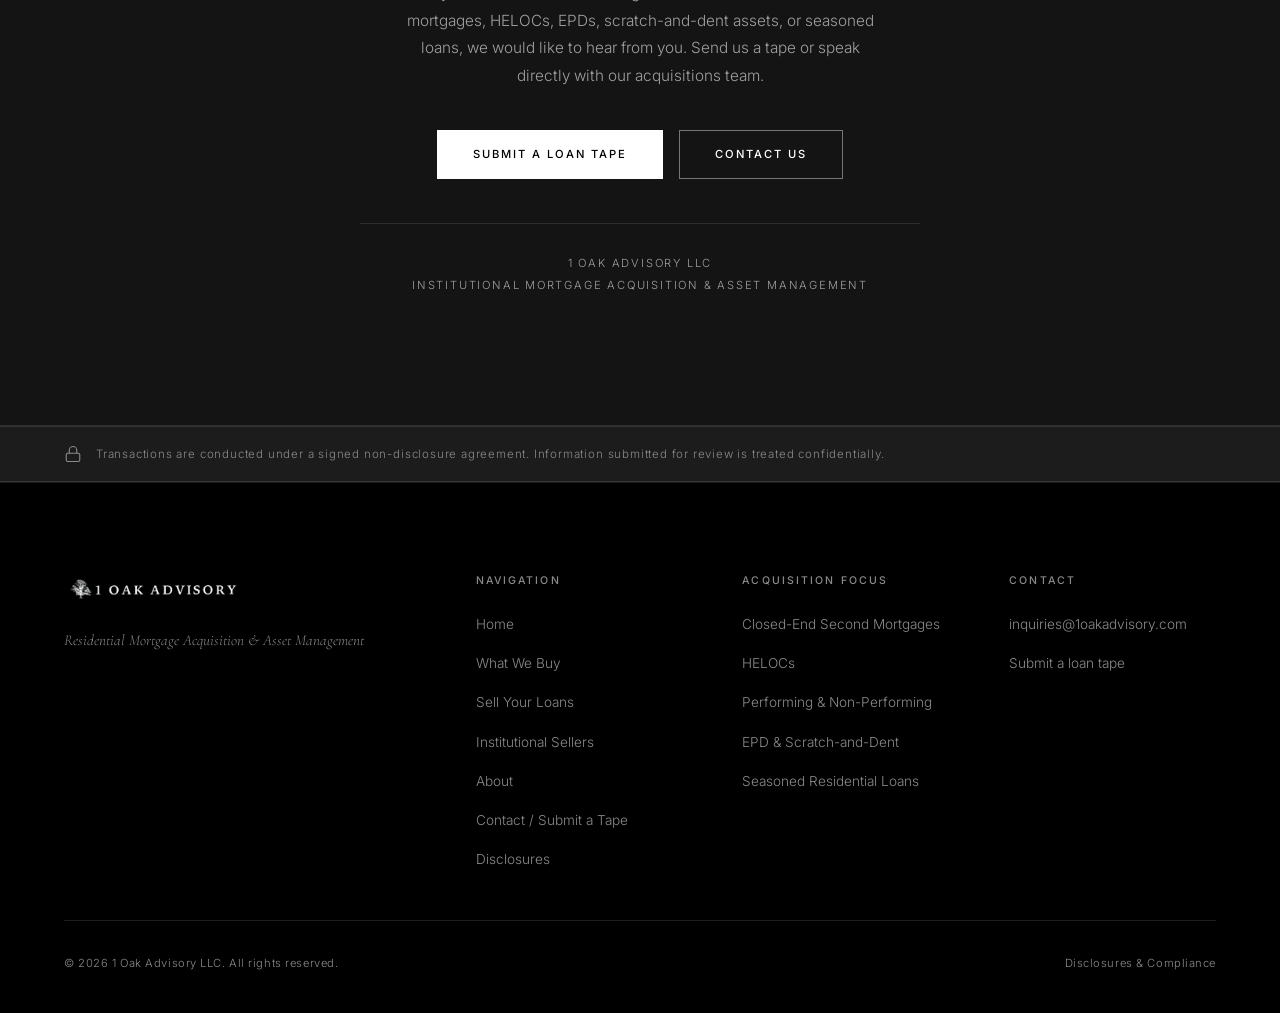
==== commit ccb0d511: "Fix defects from the browser-driven audit lenses Three lenses drove headless browsers and curl again" ====
--- a/index.html
+++ b/index.html
@@ -5,21 +5,26 @@
   <meta name="viewport" content="width=device-width, initial-scale=1.0">
   <meta name="description" content="1 Oak Advisory is an experienced institutional buyer of residential second mortgages and HELOCs — performing, non-performing, EPD, and scratch-and-dent assets, from individual loans to institutional pools.">
   <title>1 Oak Advisory — Institutional Buyers of Residential Second Mortgages &amp; HELOCs</title>
-  <link rel="icon" type="image/png" href="assets/IMG_7956.PNG">
+  <link rel="icon" type="image/png" sizes="64x64" href="assets/favicon.png">
+  <link rel="apple-touch-icon" href="assets/apple-touch-icon.png">
   <link rel="canonical" href="https://www.1oakadvisory.com/">
   <meta property="og:url" content="https://www.1oakadvisory.com/">
   <meta property="og:site_name" content="1 Oak Advisory">
   <meta property="og:type" content="website">
   <meta property="og:title" content="1 Oak Advisory — Residential Second Mortgage &amp; HELOC Buyer">
   <meta property="og:description" content="A direct, experienced counterparty for mortgage originators and financial institutions selling residential second mortgages and HELOCs.">
-  <meta property="og:image" content="https://www.1oakadvisory.com/assets/og.png">
+  <!-- TODO (launch): point og:image and twitter:image at the live domain once it serves. -->
+  <meta property="og:image" content="https://dlcenterprise.github.io/1OakAdvisory/assets/og.png">
   <meta property="og:image:width" content="1200">
   <meta property="og:image:height" content="630">
   <meta property="og:image:alt" content="1 Oak Advisory — Residential Second Mortgages &amp; HELOCs">
   <meta name="twitter:card" content="summary_large_image">
   <meta name="twitter:title" content="1 Oak Advisory — Residential Second Mortgage &amp; HELOC Buyer">
   <meta name="twitter:description" content="A direct, experienced counterparty for mortgage originators and financial institutions selling residential second mortgages and HELOCs.">
-  <meta name="twitter:image" content="https://www.1oakadvisory.com/assets/og.png">
+  <meta name="twitter:image" content="https://dlcenterprise.github.io/1OakAdvisory/assets/og.png">
+  <link rel="preconnect" href="https://fonts.googleapis.com">
+  <link rel="preconnect" href="https://fonts.gstatic.com" crossorigin>
+  <link rel="stylesheet" href="https://fonts.googleapis.com/css2?family=Cormorant+Garamond:ital,wght@0,300;0,400;0,500;0,600;1,300;1,400&amp;family=Inter:wght@300;400;500&amp;display=swap">
   <link rel="stylesheet" href="css/styles.css">
   <noscript>
     <style>
@@ -33,6 +38,12 @@
       * { cursor: auto !important; }
       a, button, label, summary, [role="button"] { cursor: pointer !important; }
       input, textarea, select { cursor: auto !important; }
+      /* The hamburger needs JS to open anything, so show the menu inline instead. */
+      .nav__hamburger { display: none !important; }
+      @media (max-width: 63.125em) {
+        .nav__mobile { display: block !important; position: static; border-bottom: 0; padding: 20px 0 0; }
+        .nav__mobile ul { flex-direction: row; flex-wrap: wrap; gap: 14px 20px; }
+      }
     </style>
   </noscript>
 </head>
@@ -108,7 +119,7 @@
   <section class="statement">
     <div class="container">
       <blockquote class="statement__inner fade-in">
-        <p class="statement__quote">Experience allows us to evaluate opportunities efficiently, understand complicated assets, and provide sellers with a reliable path to liquidity.</p>
+        <p class="statement__quote">That experience allows us to evaluate opportunities efficiently, understand complicated assets, and provide sellers with a reliable path to liquidity.</p>
         <cite class="statement__attr">— 1 Oak Advisory</cite>
       </blockquote>
     </div>
--- a/css/styles.css
+++ b/css/styles.css
@@ -1,8 +1,6 @@
 /* ==========================================================================
    1 Oak Advisory — Global Styles
    ========================================================================== */
-
-@import url('https://fonts.googleapis.com/css2?family=Cormorant+Garamond:ital,wght@0,300;0,400;0,500;0,600;1,300;1,400&family=Inter:wght@300;400;500&display=swap');
 
 /* ---------- Reset ---------- */
 *, *::before, *::after {
@@ -449,8 +447,6 @@
   will-change: transform;
   transition: opacity 2s ease;
 }
-
-body.page-loaded .hero__visual img { opacity: 0.065; }
 
 .hero__inner {
   max-width: var(--max-w);
@@ -992,8 +988,7 @@
 /* ---------- Disclosures ---------- */
 .disclosure-content { max-width: 760px; }
 
-.disclosure-content h2,
-.disclosure-content h3 {
+.disclosure-content h2 {
   font-family: var(--serif);
   font-size: 1.4rem;
   font-weight: 400;
@@ -1002,8 +997,7 @@
   margin-bottom: 16px;
 }
 
-.disclosure-content h2:first-child,
-.disclosure-content h3:first-child { margin-top: 0; }
+.disclosure-content h2:first-child { margin-top: 0; }
 
 .disclosure-content p {
   color: var(--silver);
@@ -1059,9 +1053,6 @@
 }
 
 @media (max-width: 768px) {
-  .nav__links            { display: none; }
-  .nav__hamburger        { display: flex; }
-
   .pillars               { grid-template-columns: 1fr; }
   .pillars--4            { grid-template-columns: 1fr; }
   .two-col               { grid-template-columns: 1fr; gap: 40px; }
@@ -1392,8 +1383,7 @@
 
 .form-group select:focus { border-bottom-color: var(--silver); }
 
-.form-group select option,
-.form-group select optgroup {
+.form-group select option {
   background-color: #141414;
   color: #ffffff;
 }
@@ -1475,7 +1465,7 @@
    Six items plus a ~211px logo: tighten spacing before the squeeze,
    then hand over to the hamburger. Scoped so the rules stop applying
    once .nav__links is hidden. */
-@media (min-width: 1011px) and (max-width: 1300px) {
+@media (min-width: 63.1875em) and (max-width: 81.25em) {
   .nav__links { gap: 20px; }
   .nav__links a { font-size: 0.66rem; letter-spacing: 0.12em; }
   .nav__links a.nav__cta { padding: 9px 14px !important; }
@@ -1485,7 +1475,7 @@
 
 /* Six items — the longest of them "Institutional Sellers" — plus a ~211px logo
    stop fitting below about 1010px even at the reduced sizing. */
-@media (max-width: 1010px) {
+@media (max-width: 63.125em) {
   .nav__links { display: none; }
   .nav__hamburger { display: flex; }
 }
@@ -1579,9 +1569,6 @@
   border-color: var(--silver);
 }
 
-/* Hover affordances also need a focus counterpart. */
-.service-card:focus-within { background: var(--charcoal); }
-
 /* ---------- Section gutters ----------
    .section already applies --pad-x, and .container applied it again, indenting
    section content ~1 gutter further than the page hero, conf bar and footer. */
@@ -1699,7 +1686,7 @@
 .form-group textarea:user-invalid { border-bottom-color: #c98b8b; }
 
 /* ---------- Mobile menu must never survive the desktop breakpoint ---------- */
-@media (min-width: 1011px) {
+@media (min-width: 63.1875em) {
   .nav__mobile, .nav__mobile.open { display: none !important; }
 }
 
@@ -1724,9 +1711,12 @@
   }
 
   .hero, .page-hero, .section, .statement, .pillar, .service-card,
-  .process__step, .spec-list li, .contact-note {
+  .process__step, .spec-list li, .contact-note, .form-success {
     background: #fff !important;
   }
 
+  .pillar__number, .process__num { color: #777 !important; }
+  .form-success { color: #333 !important; }
+
   .skip-link { display: none !important; }
 }
